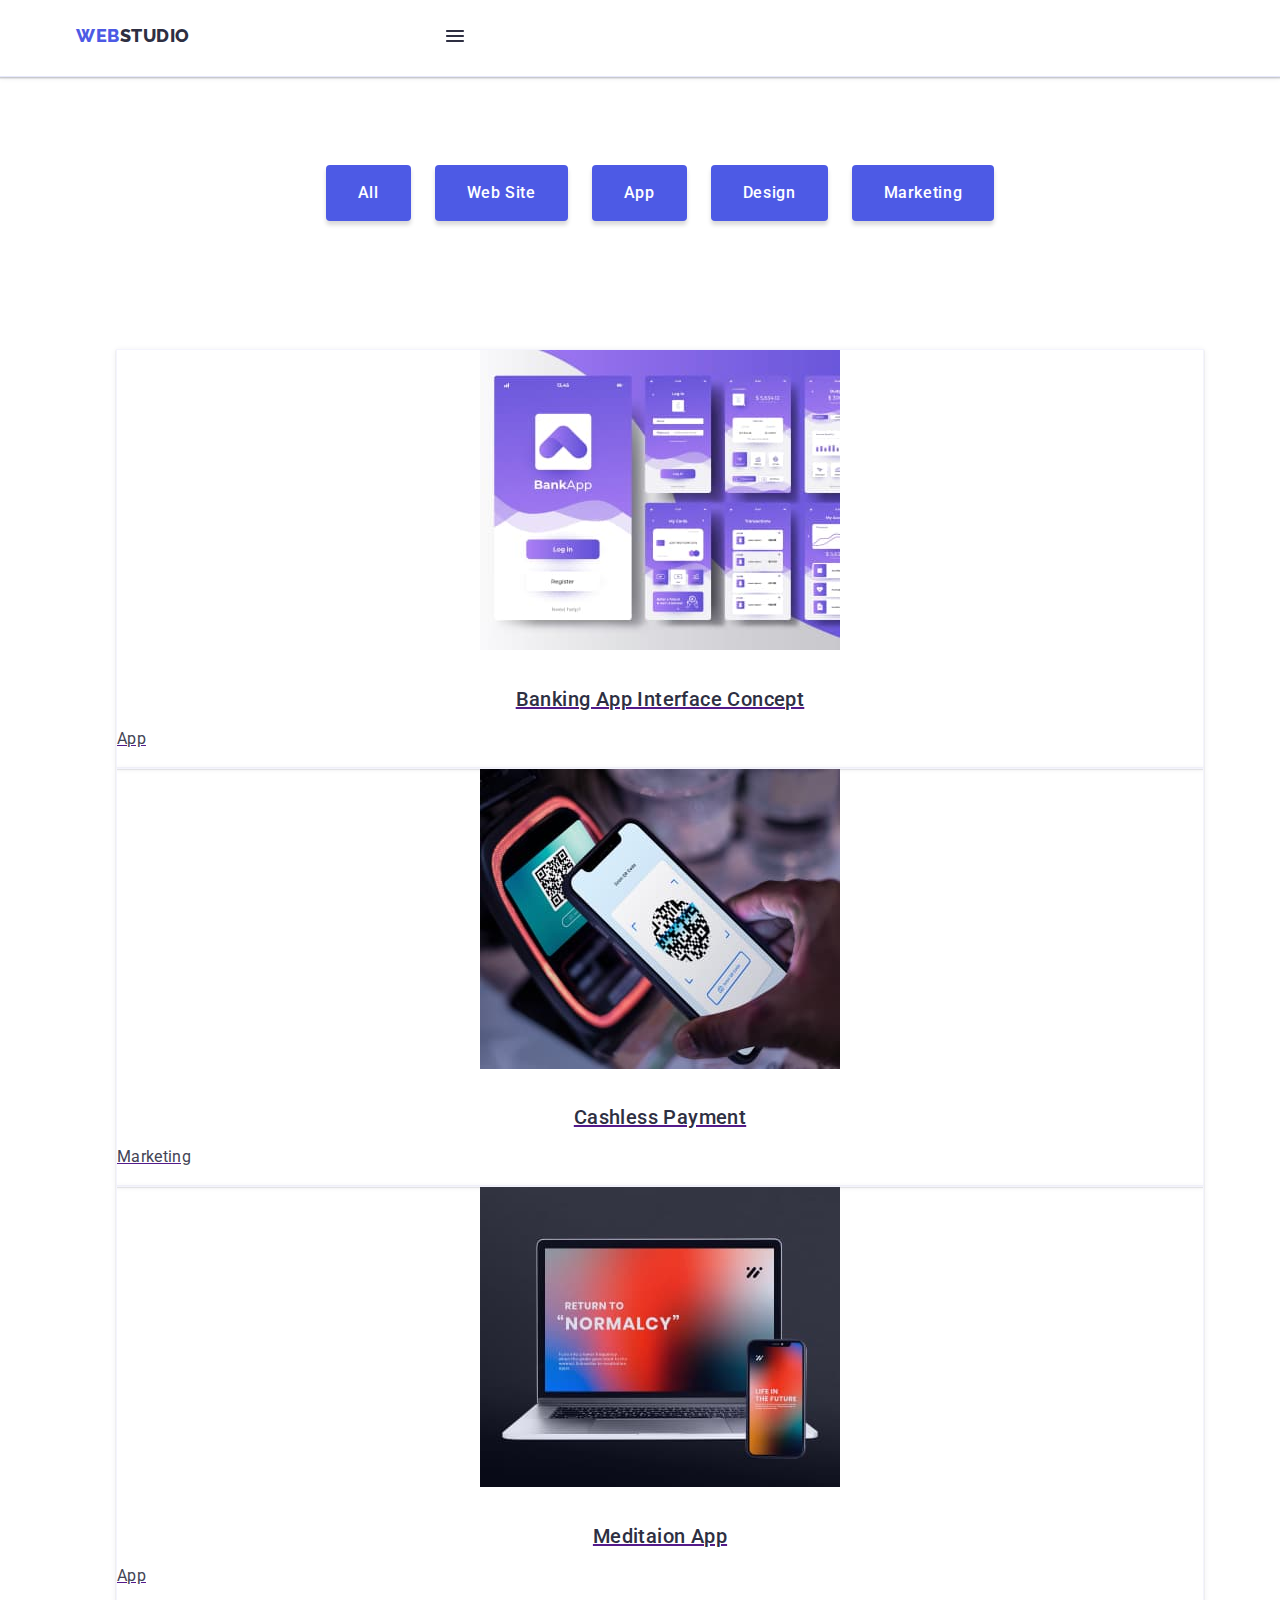
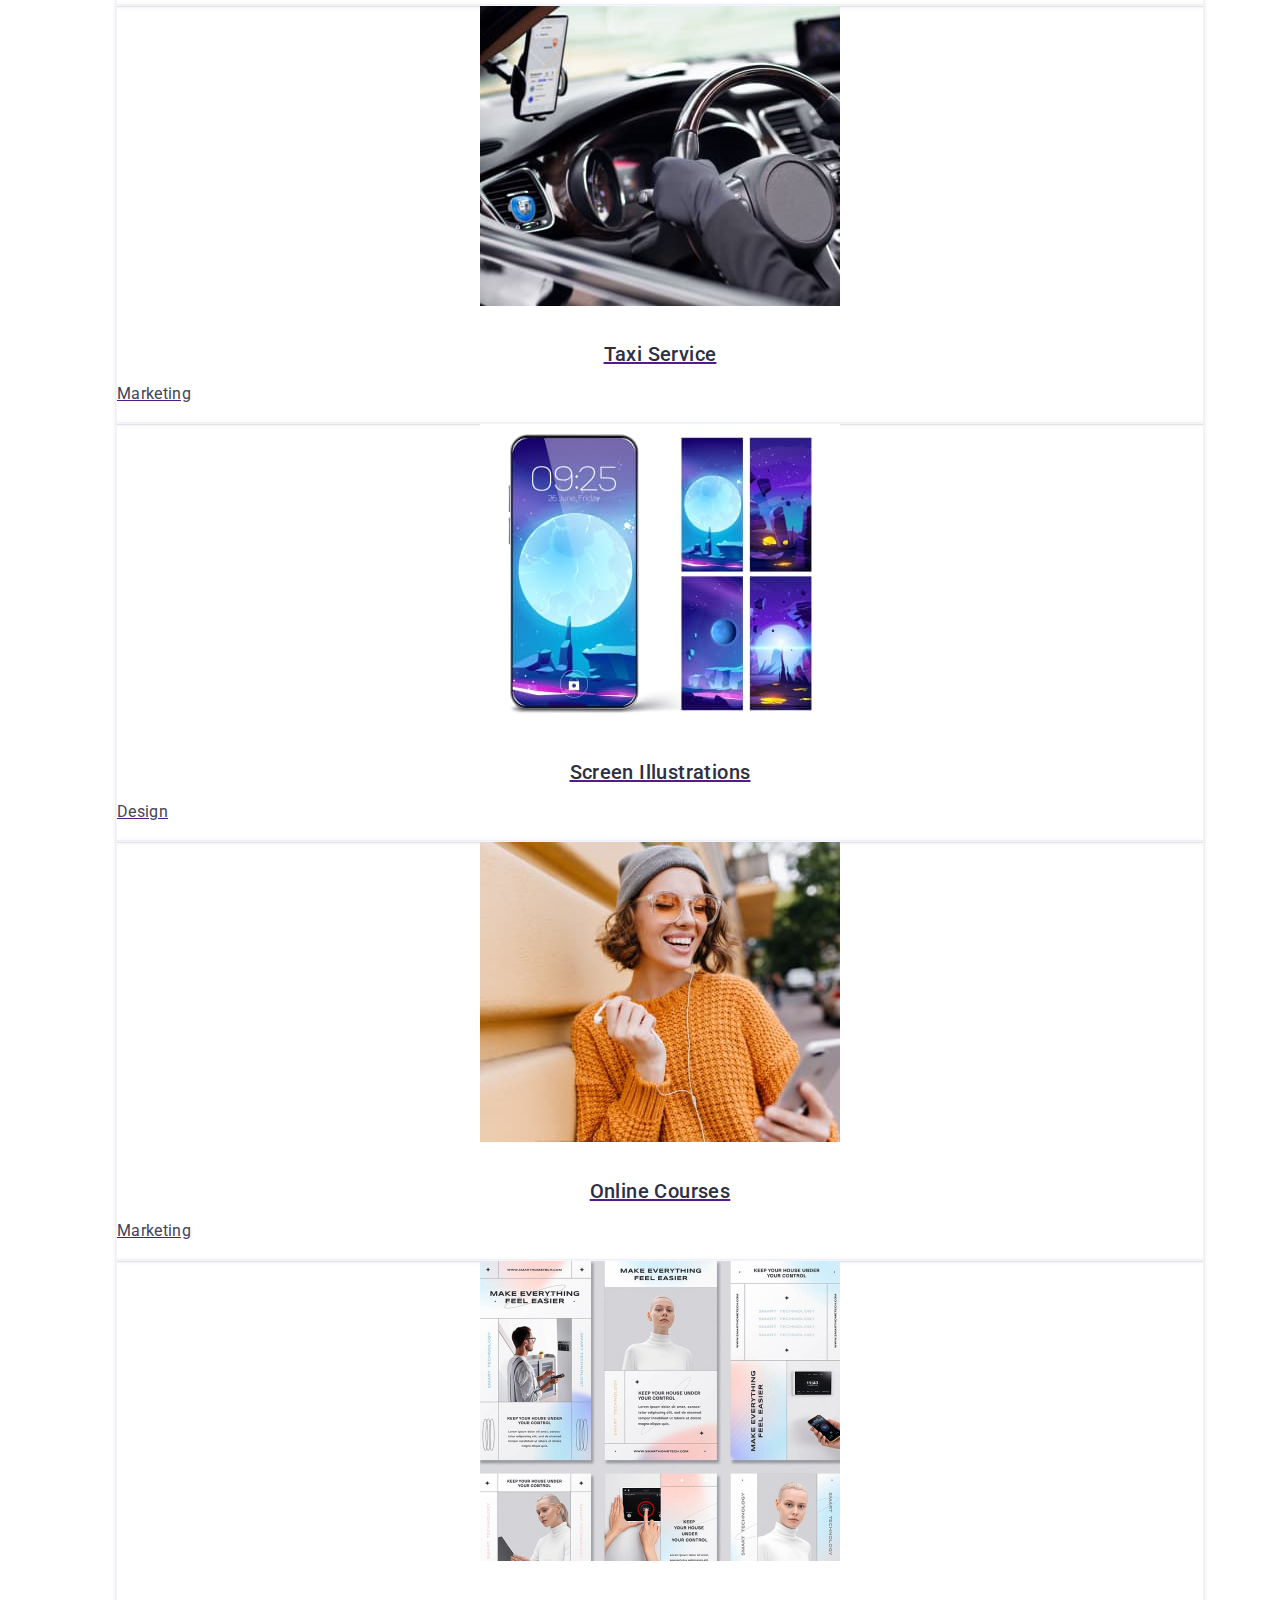
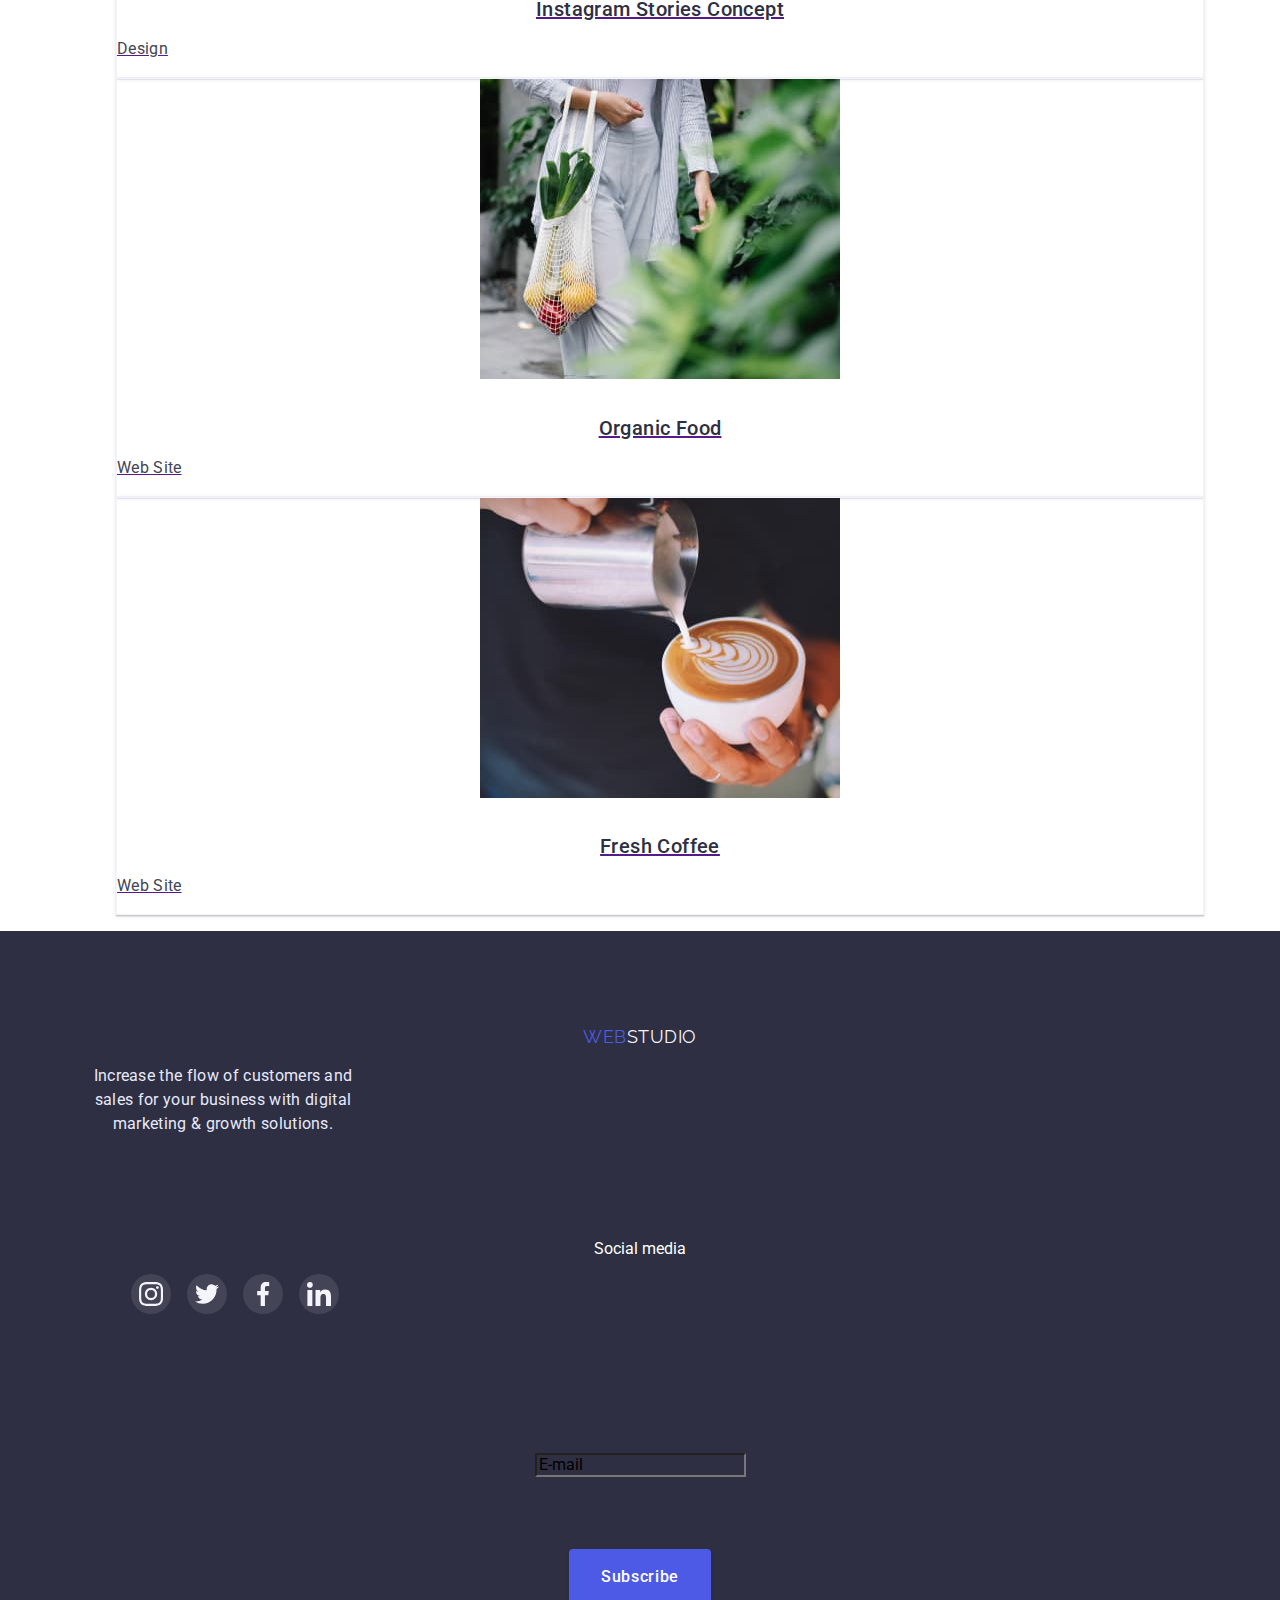
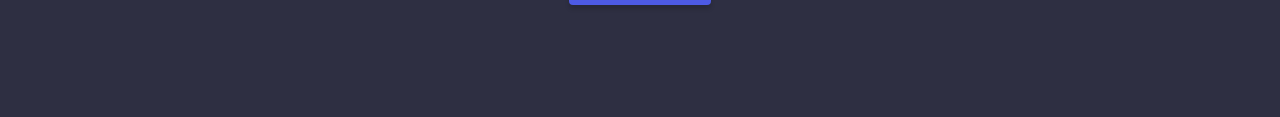
==== portfolio.html @ 81dc56cf "index.html" ====
<!DOCTYPE html>
<html lang="en">
  <head>
    <meta charset="UTF-8" />
    <meta http-equiv="X-UA-Compatible" content="IE=edge" />
    <meta name="viewport" content="width=device-width, initial-scale=1.0" />
    <title>GoIt</title>
    <link
      rel="stylesheet"
      href="https://cdnjs.cloudflare.com/ajax/libs/modern-normalize/1.1.0/modern-normalize.min.css"
    />
    <link rel="stylesheet" href="./css/mobile.css" />
    <link rel="stylesheet" href="./css/tablet.css" />
    <link rel="stylesheet" href="./css/desctop.css" />
    <link rel="preconnect" href="https://fonts.googleapis.com" />
    <link rel="preconnect" href="https://fonts.gstatic.com" crossorigin />
    <link
      href="https://fonts.googleapis.com/css2?family=Raleway:wght@800&family=Roboto:wght@400;500;700;900&display=swap"
      rel="stylesheet"
    />
  </head>

  <body>
    <header class="header">

        <div class="container div-header-container">
          <nav class="header-navigation">

           <div class="flexx">
              <div>
                <a class="header-logo link" href="./index.html"
                  ><span class="logo-web">Web</span>Studio</a>
              </div>
              <div class="svg-menu">
                  <svg data-modal-open xmlns="http://www.w3.org/2000/svg" width="32" height="24" viewBox="0 0 24 24"><path fill="currentColor" d="M4 18h16c.55 0 1-.45 1-1s-.45-1-1-1H4c-.55 0-1 .45-1 1s.45 1 1 1zm0-5h16c.55 0 1-.45 1-1s-.45-1-1-1H4c-.55 0-1 .45-1 1s.45 1 1 1zM3 7c0 .55.45 1 1 1h16c.55 0 1-.45 1-1s-.45-1-1-1H4c-.55 0-1 .45-1 1z"/></svg>
              </div>
           </div >

            <ul class="header-list list">
              <li class="header-item">
                <a class="header-link link" href="index.html">Studio</a>
              </li>
              <li class="header-item">
                <a class="header-link link" href="portfolio.html">Portfolio</a>
              </li>
              <li class="header-item">
                <a class="header-link link" href="">Contacts</a>
              </li>
            </ul>
  
            <!--address-->
  
            <address class="adress">
              <ul class="list adress-flex">
                <li>
                  <a class="header-mail link" href="mailto:info@devstudio.com"
                    >info@devstudio.com</a
                  >
                </li>
                <li>
                  <a class="header-tel link" href="tel:+110001111111"
                    >+11 (000) 111-11-11</a
                  >
                </li>
              </ul>
            </address>
       
          <div data-modal  class="mob-menu is-hidden" >
           <div class="container-mob" >
             <div>
                <button type="button" data-modal-close class="menu-close">X</button>
                <ul class="menu-container-list">
                  <li class="menu-container-item link">
                    <a class="menu-container-link" href="index.html">Studio</a>
                  </li>
                  <li class="menu-container-item link">
                    <a class="menu-container-link" href="portfolio.html">Portfolio</a>
                  </li>
                  <li class="menu-container-item link">
                    <a class="menu-container-link" href="">Contacts</a>
                  </li>
                </ul>
             </div>
             <div>
                <ul class="list adress-menu">
               
                  <li>
                    <a class="menu-tel link" href="tel:+110001111111"
                      >+11 (000) 111-11-11</a
                    >
                  </li>
                     <li>
                    <a class="menu-mail link" href="mailto:info@devstudio.com"
                      >info@devstudio.com</a
                    >
                  </li>
  
                </ul>
                <ul class="social-list gap-al list">
                  <li class="social-item">
                    <a class="social-link link" href>
                      <svg class="bord-soc-icon" width="16" height="16">
                        <use href="./images/icon.svg#icon-instagram1n"></use>
                      </svg>
                    </a>
                  </li>
  
                  <li class="social-item">
                    <a class="social-link link" href="">
                      <svg class="bord-soc-icon" width="16" height="16">
                        <use href="./images/icon.svg#icon-twitter2n"></use>
                      </svg>
                    </a>
                  </li>
                  <li class="social-item">
                    <a class="social-link link" href="">
                      <svg class="bord-soc-icon" width="16" height="16">
                        <use href="./images/icon.svg#icon-facebook3n"></use>
                      </svg>
                    </a>
                  </li>
                  <li class="social-item">
                    <a class="social-link link" href="">
                      <svg class="bord-soc-icon" width="16" height="16">
                        <use href="./images/icon.svg#icon-linkedin4n"></use>
                      </svg>
                    </a>
                  </li>
              </ul>
         </di>
             </div>
            </div>
          </div>
        </nav>
      </div>
    
    </header>

    <main>
      <!--button-->

      <section class="sec-portfo">
        <div class="container">
          <h1 class="visually-hidden">portfolio</h1>

          <ul class="list spisoc but-portfolio">
            <li><button class="button-portfolio" type="button">All</button></li>

            <li>
              <button class="button-portfolio" type="button">Web Site</button>
            </li>
            <li><button class="button-portfolio" type="button">App</button></li>
            <li>
              <button class="button-portfolio" type="button">Design</button>
            </li>
            <li>
              <button class="button-portfolio" type="button">Marketing</button>
            </li>
          </ul>

          <ul class="list blank">
            <li class="feature-li">
              <a href="" class="all">
                <div class="cover-war">
                  <img src="./images/portfolio/sect1p1.jpg" alt="Banking App" />
                  <p class="cover-text">
                    14 Stylish and User-Friendly App Design Concepts · Task
                    Manager App · Calorie Tracker App · Exotic Fruit Ecommerce
                    App · Cloud Storage App
                  </p>
                </div>
                <div class="cardss">
                  <h2 class="feature">Banking App Interface Concept</h2>
                  <p class="feature-text">App</p>
                </div>
              </a>
            </li>
            <li class="feature-li">
              <a href="" class="all">
                <div class="cover-war">
                  <img
                    src="./images/portfolio/sect1p2.jpg"
                    alt="Cashless Payment"
                  />
                  <p class="cover-text">
                    14 Stylish and User-Friendly App Design Concepts · Task
                    Manager App · Calorie Tracker App · Exotic Fruit Ecommerce
                    App · Cloud Storage App
                  </p>
                </div>
                <div class="cardss">
                  <h2 class="feature">Cashless Payment</h2>
                  <p class="feature-text">Marketing</p>
                </div>
              </a>
            </li>

            <li class="feature-li">
              <a href="" class="all">
                <div class="cover-war">
                  <img
                    src="./images/portfolio/sect1p3.jpg"
                    alt="Meditaion App"
                  />
                  <p class="cover-text">
                    14 Stylish and User-Friendly App Design Concepts · Task
                    Manager App · Calorie Tracker App · Exotic Fruit Ecommerce
                    App · Cloud Storage App
                  </p>
                </div>
                <div class="cardss">
                  <h2 class="feature">Meditaion App</h2>
                  <p class="feature-text">App</p>
                </div>
              </a>
            </li>

            <li class="feature-li">
              <a href="" class="all">
                <div class="cover-war">
                  <img src="./images/portfolio/sect2p1.jpg" alt="" />
                  <p class="cover-text">
                    14 Stylish and User-Friendly App Design Concepts · Task
                    Manager App · Calorie Tracker App · Exotic Fruit Ecommerce
                    App · Cloud Storage App
                  </p>
                </div>
                <div class="cardss">
                  <h2 class="feature">Taxi Service</h2>
                  <p class="feature-text">Marketing</p>
                </div>
              </a>
            </li>
            <li class="feature-li">
              <a href="" class="all">
                <div class="cover-war">
                  <img src="./images/portfolio/sect2p2.jpg" alt="" />
                  <p class="cover-text">
                    14 Stylish and User-Friendly App Design Concepts · Task
                    Manager App · Calorie Tracker App · Exotic Fruit Ecommerce
                    App · Cloud Storage App
                  </p>
                </div>
                <div class="cardss">
                  <h2 class="feature">Screen Illustrations</h2>
                  <p class="feature-text">Design</p>
                </div>
              </a>
            </li>
            <li class="feature-li">
              <a href="" class="all">
                <div class="cover-war">
                  <img src="./images/portfolio/sect2p3.jpg" alt="" />
                  <p class="cover-text">
                    14 Stylish and User-Friendly App Design Concepts · Task
                    Manager App · Calorie Tracker App · Exotic Fruit Ecommerce
                    App · Cloud Storage App
                  </p>
                </div>
                <div class="cardss">
                  <h2 class="feature">Online Courses</h2>
                  <p class="feature-text">Marketing</p>
                </div>
              </a>
            </li>

            <li class="feature-li">
              <a href="" class="all">
                <div class="cover-war">
                  <img src="./images/portfolio/sect3p1.jpg" alt="" />
                  <p class="cover-text">
                    14 Stylish and User-Friendly App Design Concepts · Task
                    Manager App · Calorie Tracker App · Exotic Fruit Ecommerce
                    App · Cloud Storage App
                  </p>
                </div>
                <div class="cardss">
                  <h2 class="feature">Instagram Stories Concept</h2>
                  <p class="feature-text">Design</p>
                </div>
              </a>
            </li>
            <li class="feature-li">
              <a href="" class="all">
                <div class="cover-war">
                  <img src="./images/portfolio/sect3p2.jpg" alt="" />
                  <p class="cover-text">
                    14 Stylish and User-Friendly App Design Concepts · Task
                    Manager App · Calorie Tracker App · Exotic Fruit Ecommerce
                    App · Cloud Storage App
                  </p>
                </div>
                <div class="cardss">
                  <h2 class="feature">Organic Food</h2>
                  <p class="feature-text">Web Site</p>
                </div>
              </a>
            </li>
            <li class="feature-li">
              <a href="" class="all">
                <div class="cover-war">
                  <img src="./images/portfolio/sect3p3.jpg" alt="" />
                  <p class="cover-text">
                    14 Stylish and User-Friendly App Design Concepts · Task
                    Manager App · Calorie Tracker App · Exotic Fruit Ecommerce
                    App · Cloud Storage App
                  </p>
                </div>
                <div class="cardss">
                  <h2 class="feature">Fresh Coffee</h2>
                  <p class="feature-text">Web Site</p>
                </div>
              </a>
            </li>
          </ul>
        </div>
      </section>
    </main>

    <footer class="footer">
      <div class="container">
         <div class=" div-footer">
           <div class="foot-t container">
             <a class="footer-logo link" href="./index.html"
               ><span class="foot-web">Web</span>Studio</a
             >
             <p class="footer-text">
               Increase the flow of customers and sales for your business with
               digital marketing & growth solutions.
             </p>
           </div>
           <div class="social-div container">
             <p class="foot-soc-text">Social media</p>
             <ul class="foot-ul">
               <li class="foot-li">
                 <a class="foot-a" href>
                   <svg class="foot-svg" width="24" height="24">
                     <use href="./images/icon.svg#icon-instagram1n"></use>
                   </svg>
                 </a>
               </li>
   
               <li class="foot-li">
                 <a class="foot-a" href="">
                   <svg class="foot-svg" width="24" height="24">
                     <use href="./images/icon.svg#icon-twitter2n"></use>
                   </svg>
                 </a>
               </li>
               <li class="foot-li">
                 <a class="foot-a" href="">
                   <svg class="foot-svg" width="24" height="24">
                     <use href="./images/icon.svg#icon-facebook3n"></use>
                   </svg>
                 </a>
               </li>
               <li class="foot-li">
                 <a class="foot-a" href="">
                   <svg class="foot-svg" width="24" height="24">
                     <use href="./images/icon.svg#icon-linkedin4n"></use>
                   </svg>
                 </a>
               </li>
             </ul>
           </div>
         </div>
 <div class="subscribe-div container">
           <p>Subscribe</p>
         <form class="form-input">
             <input type="text" class="input" value="E-mail">
         </form>
         <button class="button-subscribe">Subscribe</button>
 </div>
      </div>
     </footer>
 
    <script src="./js/modal.js"></script>
  </body>
</html>
---- css/mobile.css ----
:root {
    --primary-text-color: #2E2F42;
    --background-color: #FFFFFF;
    --primary-bg-color: #FFFFFF;
    --l-gra: linear-gradient(rgba(46, 47, 66, 0.7)); 
}

/*---------fonts------*/

body {
    font-family: 'Roboto', sans-serif;
    font-size: 16px;
    color: var(--primary-text-color);
    background-color: var(--primary-bg-color);
    
    
}


.container {
    max-width: 428px;
    padding-left: 16px;
    padding-right: 16px;
    margin-left: auto;
    margin-right: auto;
  }
/*---------text no point-----*/
.link {
    text-decoration: none; 
    display: block;
 }

 /*---------container -----*/
 

/*-----------header------------*/

 .header {
    background-color: #FFFFFF;
    border-bottom: 1px solid #E7E9FC;
    box-shadow: 0px 2px 1px rgba(46, 47, 66, 0.08), 0px 1px 1px rgba(46, 47, 66, 0.16), 0px 1px 6px rgba(46, 47, 66, 0.08);
    
    
}
.header-logo {
    font-family: 'Raleway', sans-serif;
    font-weight: 800;
    font-size: 18px;
    line-height: 1.33; 
    letter-spacing: 0.03em;
    text-transform: uppercase;
    color: #2E2F42;
    }
.logo-web {
    color: #4D5AE5; 
    font-family: 'Raleway';
 font-weight: 800;
 font-size: 18px;
 line-height: 1.33;
 letter-spacing: 0.03em;
 text-transform: uppercase
 }   

.header-navigation {
   
   
 }
 
 .div-header-container {
    display: flex;
    justify-content: space-between;
 }

    
 .header-list {
   display: none;
 }
    
 .header-item {
    display: none;
 }
    .adress {
        display: none;
     }
    
    /*   menu   */

    .container-mob {
        max-width: 346px;
        padding-left: 16px;
        padding-right: 16px;
       

    }
    .but-menu{
    padding: 16px 32px;
    }
    .menu {

    }
    .mob-menu {
        width: 100%;
        height: 100%;
        position: fixed;
        z-index: 1;
        top: 0;
        background-color:  #FFFFFF;;
        padding-top: 48px;
        padding-bottom: 48px;
    }
 .container-mob {
        height: 100%;
        display: flex;
        flex-direction: column;
        justify-content: space-between;
    }
    .menu-close {
        display: block;
        margin-left: auto;
        margin-bottom: 16px;
    }
    .menu-container-list {
        
    }
    .menu-container-item:not(:last-child) {
        margin-bottom: 40px;
       
    }
    .link {
        
    }
    .menu-container-link {
 font-weight: 700;
font-size: 36px;
line-height: 40px;
/* identical to box height, or 111% */
letter-spacing: 0.02em;
text-transform: capitalize;
text-decoration: none;
color: #2E2F42;
    }


    .menu-mail {
font-weight: 500;
font-size: 20px;
line-height: 24px;
/* identical to box height, or 120% */
letter-spacing: 0.02em;
color: #434455;

    }

    .open-menu {
        padding: 15px 30px;
    }

    .flexx {
        display: flex;
        justify-content:space-between;
        }

        .open-menu {
      
        margin-left: 0 auto;
        }
        
    .menu-tel {
font-weight: 600;
font-size: 36px;
line-height: 40px;
/* identical to box height, or 111% */
text-transform: capitalize;
color: #4D5AE5;

    }

    /* mob mrnu */
    .is-hidden {
        opacity: 0;
        visibility: hidden;
        pointer-events: none;
    }
    .button-menu {
        background-image: url(../images/mob-menu/mobmenu.svg);
    }

    .menu-close {
        padding: 16px 32px;
    }
/*------section 1------hero-----------*/

.section {
    max-width: 428px;
    margin-left: auto;
    margin-right: auto;
    flex-grow: 1;
     padding: 112px 0;
     text-align: center;
     background-image:linear-gradient(rgba(46, 47, 66, 0.7),
     rgba(46, 47, 66, 0.7)),
      url(../images/front/homemobole.jpg);
     background-repeat: no-repeat;
     background-position: center;
     background-size: cover;
}  




.hero {
    font-size: 36px;
    line-height: 1.07;
    letter-spacing: 0.02em;
    font-weight: 700;
    line-height: 1.07;
    align-items: center;
    letter-spacing: 0.02em;
    color: #FFFFFF;
    width: 318px;
    margin-left: auto;
    margin-right: auto;
    color: #FFFFFF;
    
    }

      
 /* ----  button order -- */ 

 .button {
    cursor: pointer;
    font-size: 16px;
    line-height: 1.5;
    letter-spacing: 0.04em;
    color: #FFFFFF;
    font-weight: 500;
    text-align: center;
    background-repeat: no-repeat;
    background-position: center;
    box-shadow: 0px 4px 4px rgba(0, 0, 0, 0.15);
    border-radius: 4px;
}    

.button {
font-family: inherit;
background: #4D5AE5;
font-family: 'Roboto';
font-size: 16px;
line-height: 1.5;
border: none;
border-radius: 4px;
padding: 16px 32px;
margin-bottom: 112px;
margin-top: 72px;
}
 
    /* ----  section strategi -- */ 
    
    
    .strategy {

    }

  

    .visually-hidden {
        position: absolute;
        white-space: nowrap;
        width: 1px;
        height: 1px;
        overflow: hidden;
        border: 0;
        padding: 0;
        clip: rect(0 0 0 0);
        clip-path: inset(50%);
        margin: -1px;
    }

    .list {
        display: block;
        list-style: none;
    }

   
    
    .strat-fon {
        display: none;
        
    }
   
    .feature-text {
        text-align: left;
      
       
    }
 
    .feature { 
        font-size: 20px;
        line-height: 1.2;
        letter-spacing: 0.02em;
        color: #2E2F42;
        font-weight: 500;
        margin-bottom: 8px;
        align-items: center;
        margin-top: 72px;
        text-align: center;
        margin-top: 32px;
        
        }

        .feature-text {
        font-size: 16px;
        line-height: 1.5;
        letter-spacing: 0.02em;
        color: #434455  ;
        align-content: center;
       
        }

       /* --section 3--- doing --- */

        .doing {
            display: none;
        }

        /* section 4 Team */ 
        .team {
            background-color: #F4F4FD;
            
        }

        .list {
            display: block;
            
        }
        .capital {
            font-size: 36px;
            line-height: 1.11;
            letter-spacing: 0.02em;
            text-align: center;
            padding-top: 96px;
            padding-bottom: 72px;
            
        }

        .fon-imag {
            widows: 32px;
            background-color: #FFFFFF
            ;
            box-shadow: 0px 1px 6px rgba(46, 47, 66, 0.08), 0px 1px 1px rgba(46, 47, 66, 0.16), 0px 2px 1px rgba(46, 47, 66, 0.08);
            border-radius: 0px 0px 4px 4px;
       
            
        }
        .fon-imag:not(:last-child) {
            margin-bottom: 72px; }


        .team-div {
       
        text-align: center;
                    }

   .our-team {
   padding-bottom: 128px;
   }   
   
   .fon-imag {
    width: 264px;
   }
                
/*

     
        /*  ----- OUR TEAM ---
        */
        .social-list {
        display: flex;
        justify-content: center;
        }
        .gap-al {
            gap: 24px;
            padding-left: 16px;
            padding-right: 16px;
            padding-bottom: 32px;
            padding-top: 8px;
            
        }
       
        .social-item {
            width: 40px;
            height: 40px;
        }

        .social-link {
            width: 100%;
            height: 100%;
            border-radius: 50%;
            display: flex;
            justify-content: center;
            align-items: center;
            border-radius: 50%;
            background-color: #4D5AE5;
        }
        .social-link:is(:hover, :focus) {
            background-color: #404BBF;
        }
    
        .link {
        }
        .bord-soc-icon {
            fill: chartreuse;
        }


        /* ------- section 5 customers ----*/

        .test {
            padding-top: 130px;
            padding-bottom: 120px;
           
        }
      
        .test-h2 {
        justify-content: center;
        display: flex;
        margin-bottom: 72px;
        font-family: 'Roboto';
        font-style: normal;
        font-size: 36px;
        line-height: 1.11;
        letter-spacing: 0.02em;
        }
        .test-list {
            display: flex;
            flex-wrap: wrap;
            gap: 24px;
            padding: 0;
        }
        .list {
            justify-content: center;
            text-align: center;
            align-items: center;
           
        }
        .test-item {
            width: 168px;
            height: 88px;
        }
        .test-link {
            width: 100%;
            height: 100%;
            border: 1px solid #8E8F99;
            border-radius: 4px;
            display: flex;
            align-items: center;
            justify-content: center;
            color: #8E8F99;
        }
        
        .test-link:hover,
        .test-link:focus {
            border-color: #404BBF;
            color: #404BBF;

    }
        .link {
        }
        .test-icon {
            fill: currentColor ;
        }

        /* --- footer ---- */
       
       
        .footer {
            background-color: #2E2F42;
           
        }
        
        .div-footer {
            display: block;
        }
        .footer-logo {
            padding-top: 0px;
            padding-bottom: 0;
            font-family: 'Raleway', sans-serif;
            font-size: 18px;
            line-height: 1.16;
            letter-spacing: 0.03em;
            color: #F4F4FD;
            text-transform: uppercase;
        }


        .foot-web {
            color: #4D5AE5;
        }
        .footer-text {
            font-size: 16px;
            line-height: 1.5;
            letter-spacing: 0.02em;
            color: #E7E9FC;
            margin-top: 16px;
            width: 264px;
            
        }
        .foot-t {
            text-align: center;
            padding-top: 96px;
            padding-bottom: 72px;
            
        }
        .social-div {
         
          text-align: center;
          padding-bottom: 72px;
        }
        .foot-soc-text {

            color: #FFFFFF;
        }
        .foot-ul {
            display: flex;
            gap: 16px;
            margin-top: 16px;
            list-style: none;
        }
        .foot-li {
            width: 40px;
            height: 40px;
            justify-content: center;
        }
        .foot-a {
            width: 100%;
            height: 100%;
            border-radius: 50%;
            display: flex;
            justify-content: center;
            align-items: center;
            border-radius: 50%;
            background-color:rgba(255, 255, 255, 0.1);
        }
        
.footer-text {
    text-align: center;
}

/*     mail input   */

.input {
    background-color: #2E2F42;



}
.but-sub {
   
    margin-top: 16px;
    margin-bottom: 96px;
}

.flexx{
    margin-top: 24px;
    margin-bottom: 24px;
    display: flex;
   
}
.svg-menu {
    margin-left: 249px;

}




/*    subscribe    */ 
.subscribe-div{
   
    text-align: center;
}

.button-subscribe {
    cursor: pointer;
    font-size: 16px;
    line-height: 1.5;
    letter-spacing: 0.04em;
    color: #FFFFFF;
    font-weight: 500;
    text-align: center;
    background-repeat: no-repeat;
    background-position: center;
    box-shadow: 0px 4px 4px rgba(0, 0, 0, 0.15);
    border-radius: 4px;
}    

.button-subscribe {
font-family: inherit;
background: #4D5AE5;
font-family: 'Roboto';
font-size: 16px;
line-height: 1.5;
border: none;
border-radius: 4px;
padding: 16px 32px;
margin-bottom: 112px;
margin-top: 72px;
}

        /* ----- mobal backdrop + owerflow y scrol -*/

        .backdrob {
            position: fixed;
            top: 0;
            width: 100%;
            height: 100%;
            background-color: rgba(46, 47, 66, 0.4);
        }
    
        .modal {
            width: 392px;
            min-height: 586px;
            background-color: #FCFCFC;
            border: 5px;
            position: absolute;
            top: 50%;
            left: 50%;
            transform: translate(-50%, -50%);
            overflow-y: scroll;
    
        }

    
        .backdrob.is-hidden{
            opacity: 0;
            visibility: hidden;
            pointer-events: none;
        }
        .modal-button {
            width: 24px;
            height: 24px;
            border: 1px solid rgba(0, 0, 0, 0.1);
            background-color: #2f3ec4;
            border-radius: 50%;
            display: flex;
            justify-content: center;
            align-items: center;
            margin-left: auto;
            padding: 0;
        } 


        /* modal order  */

     .modal-box:not(:last-child) { margin-bottom: 40px; }
      
     .order-input {
        border: 1px solid rgba(33, 33, 33, 0.2);
       border-radius: 4px;
     }

    .modal-icon{
        position: absolute;
        left: 5px;
      
    } 
    .input-wrap{
        position: relative;
    }
     .order-input-send {
box-sizing: border-box;
width: 360px;
height: 120px;
left: 0px;
top: 218px;
border: 1px solid rgba(33, 33, 33, 0.2);
     }
     .order-input-send::placeholder {}

     .send {
padding-right: 111px; 
display: block;
justify-content: center;
text-align: center;
font-family: inherit;
background: #4D5AE5;
font-family: 'Roboto';
font-size: 16px;
line-height: 1.5;
border: none;
border-radius: 4px;
padding: 16px 32px;
margin-bottom: 112px;
margin-top: 72px;
width: 169px;
height: 56px;
left: 129px;
top: 602px;

     }

     .label-name{
        margin-bottom: 5px;
        display: block;
     }

     .span-name{

        margin-bottom: 5px;
        display: block;
     }



     /*   PORTFOLIO  */

     /* buttons */


     .sec-portfo {
    }
    .container {
    }
    .visually-hidden {
    }
    .list {
    }
    .spisoc {
    }
    .but-portfolio {
        display: flex;
        gap: 24px;
    }
 

   


    .button-portfolio{
        cursor: pointer;
        font-size: 16px;
        line-height: 1.5;
        letter-spacing: 0.04em;
        color: #FFFFFF;
        font-weight: 500;
        text-align: center;
        background-repeat: no-repeat;
        background-position: center;
        box-shadow: 0px 4px 4px rgba(0, 0, 0, 0.15);
        border-radius: 4px;
    }    
    
    .button-portfolio {
    font-family: inherit;
    background: #4D5AE5;
    font-family: 'Roboto';
    font-size: 16px;
    line-height: 1.5;
    border: none;
    border-radius: 4px;
    padding: 16px 32px;
    margin-bottom: 112px;
    margin-top: 72px;
    }

    /*   spisok  */

    .list {
    }
    .blank:not(:last-child) { margin-bottom: 48px; }

    .feature-li {
        box-sizing: border-box;
        border: 0.5px solid #F4F4FD;
        box-shadow: 0px 1px 6px rgba(46, 47, 66, 0.08), 0px 1px 1px rgba(46, 47, 66, 0.16), 0px 2px 1px rgba(46, 47, 66, 0.08);
    }
    .all {
    }
    .cover-war {
    }
    .cover-text {
        display: none;
    }
    .cardss {
    }
    .feature {
        text-decoration: none;
    }
    .feature-text {
    }
---- css/tablet.css ----
:root {
    --primary-text-color: #2E2F42;
    --background-color: #FFFFFF;
    --primary-bg-color: #FFFFFF;
    --l-gra: linear-gradient(rgba(46, 47, 66, 0.7)); 
}

/*---------fonts------*/

@media screen and (min-width: 768px) {
    .container {
      max-width: 768px;
    }
}
@media screen and (min-width: 768px)
{
    

}
 /*---------fonts------*/

body {
    font-family: 'Roboto', sans-serif;
    font-size: 16px;
    color: var(--primary-text-color);
    background-color: var(--primary-bg-color);
    
}


/*---------text no point-----*/
.link {
    text-decoration: none; 
    display: block;
 }

 /*---------container -----*/
 

/*-----------header------------*/
---- css/desctop.css ----
:root {
    --primary-text-color: #2E2F42;
    --background-color: #FFFFFF;
    --primary-bg-color: #FFFFFF;
    --l-gra: linear-gradient(rgba(46, 47, 66, 0.7)); 
}

@media screen and (min-width: 1200px) {
    .container {
      max-width: 1158px;
      padding-left: 15px;
      padding-right: 15px;
    }
  }
@media screen  and (min-width: 1440px)
{
    /*---------fonts------*/

body {
    font-family: 'Roboto', sans-serif;
    font-size: 16px;
    color: var(--primary-text-color);
    background-color: var(--primary-bg-color);
    
}

/*---------text no point-----*/
.link {
    text-decoration: none; 
    display: block;
 }

 /*---------container -----*/
 

/*-----------header------------*/

 .header {
    background-color: #FFFFFF;
    border-bottom: 1px solid #E7E9FC;
    box-shadow: 0px 2px 1px rgba(46, 47, 66, 0.08), 0px 1px 1px rgba(46, 47, 66, 0.16), 0px 1px 6px rgba(46, 47, 66, 0.08);
    
}


.header-item:focus,
.header-item:hover {
    color: #404BBF;
}


.header-navigation {
    display: flex;
    justify-content: center;
    align-items: center;
 }
 
 .list {
     list-style: none;
 }

.header-item:focus,
.header-item:hover {
    color: #404BBF;
}

.header-link {
    font-weight: 500;
    font-size: 16px;
    line-height: 1.5;
    letter-spacing: 0.02em;
    position: relative;
    padding-top: 24px;
      padding-bottom: 24px;
    
    }
    
    .header-link::after {
        content: '';
        display: block;
        width: 100%;
        height: 4px;
        background-color: #404BBF;
        border-radius: 2px;
       position: absolute;
       left: 0;
       bottom: 0;
      opacity: 0;
      transition: transform 250ms cubic-bezier(0.4, 0, 0.2, 1);
      transform: scaleX(0);
      
    
    }
    
 .header-list {
    display: flex; 
    gap: 40px;
    display: block;
 }
    .header-link:hover::after {
        transform: scaleX(1);
        opacity: 1;
    }
    
    .header-link {
        color: #2E2F42;
    }
    
    .header-link:hover {
    
        color: #404BBF;
    }
    
    .header-link:focus {
    
        color: #404BBF;
    }
    .adress {
        font-style: normal;
        margin-left: auto;
     }
     .adress-flex {
        display: flex;
        display: block;
       
     }
    .header-mail { 
    font-size: 16px;
    line-height: 1.5;
    letter-spacing: 0.02em;
    
    }
    
    .header-mail:focus {
        color: #404BBF;
    }
    
    .header-mail:hover {
        color: #404BBF;
    }
    .header-tel {
    font-size: 16px;
    line-height: 1.5;
    padding-top: 25px;
    padding-bottom: 25px;
    }
    .header-mail {
        color: #434455
        ;
        padding-top: 24px;
        padding-bottom: 24px;
        display: block;
     }
     .header-tel {
        color: #434455
        ;
     }
    
    .header-tel:focus {
        color: #404BBF;
    }
    
    .header-tel:hover{
        color: #404BBF;
    }
    

/*------section 1------hero-----------*/

.section {
    max-width: 1440px;
    margin-left: auto;
    margin-right: auto;
    flex-grow: 1;
     padding: 112px 0;
     text-align: center;
     background-image:linear-gradient(rgba(46, 47, 66, 0.7),
     rgba(46, 47, 66, 0.7)),
      url(../images/front/homedesctop.jpg);
     background-repeat: no-repeat;
     background-position: center;
     background-size: cover;
}  

.container {

}
.hero {
    font-size: 36px;
    line-height: 1.07;
    letter-spacing: 0.02em;
    font-weight: 700;
    line-height: 1.07;
    align-items: center;
    letter-spacing: 0.02em;
    color: #FFFFFF;
    width: 318px;
    
    margin-left: auto;
    margin-right: auto;
    color: #FFFFFF;
    
    }

      
 /* ----  button order -- */ 

 .button {
    cursor: pointer;
    font-size: 16px;
    line-height: 1.5;
    letter-spacing: 0.04em;
    color: #FFFFFF;
    font-weight: 500;
    text-align: center;
    background-repeat: no-repeat;
    background-position: center;
    box-shadow: 0px 4px 4px rgba(0, 0, 0, 0.15);
    border-radius: 4px;
}    

.button {
font-family: inherit;
background: #4D5AE5;
font-family: 'Roboto';
font-size: 16px;
line-height: 1.5;

border: none;
border-radius: 4px;
padding: 16px 32px;

}
 
    /* ----  section strategi
    
    
    .strategy {}

  

    .visually-hidden {
        position: absolute;
        white-space: nowrap;
        width: 1px;
        height: 1px;
        overflow: hidden;
        border: 0;
        padding: 0;
        clip: rect(0 0 0 0);
        clip-path: inset(50%);
        margin: -1px;
    }

    .list {
        display: block;
        list-style: none;
    }
    .sectionone {
        display: flex;
        gap: 24px;
    }
    .li-one {
    }
    
    .strat-fon {
        display: none;
    }
   


    .feature { 
        font-size: 20px;
        line-height: 1.2;
        letter-spacing: 0.02em;
        color: #2E2F42;
        font-weight: 500;
        margin-bottom: 8px;
        align-items: center;
        
        
        }

        .feature-text {
        font-size: 16px;
        line-height: 1.5;
        letter-spacing: 0.02em;
        color: #434455  ;
        align-content: center;
        margin-bottom: 72px;
        }

        /* --section 3--- doing 

        .doing {
            display: none;
        }
        .capital {
            font-size: 36px;
            line-height: 1.11;
            letter-spacing: 0.02em;
            text-align: center;
            margin-bottom: 72px;
        }

        .list {
        }
        .gap-24 {
        }
        .li-fotosi {
        }

        /*  ----- OUR TEAM 

        .team {
            background-color: #F4F4FD;
            padding-top: 120px;
            padding-bottom: 120px;
           
        }
      
        .our-team {
            align-items: center;
        }

      .container {}

        .capital {
            font-size: 36px;
            line-height: 1.11;
            letter-spacing: 0.02em;
            text-align: center;
            margin-bottom: 72px;
        }
        .list {
        }
      
        .gap-24
       
        .fon-imag {
        }

        .team-div {
            padding-top: 32px;
    padding-bottom: 32px;
    padding-left: 16px;
    padding-right: 16px;
    text-align: center;
        }
    

        .feature {
        }
        .feature-text {
        }
        .social-list {
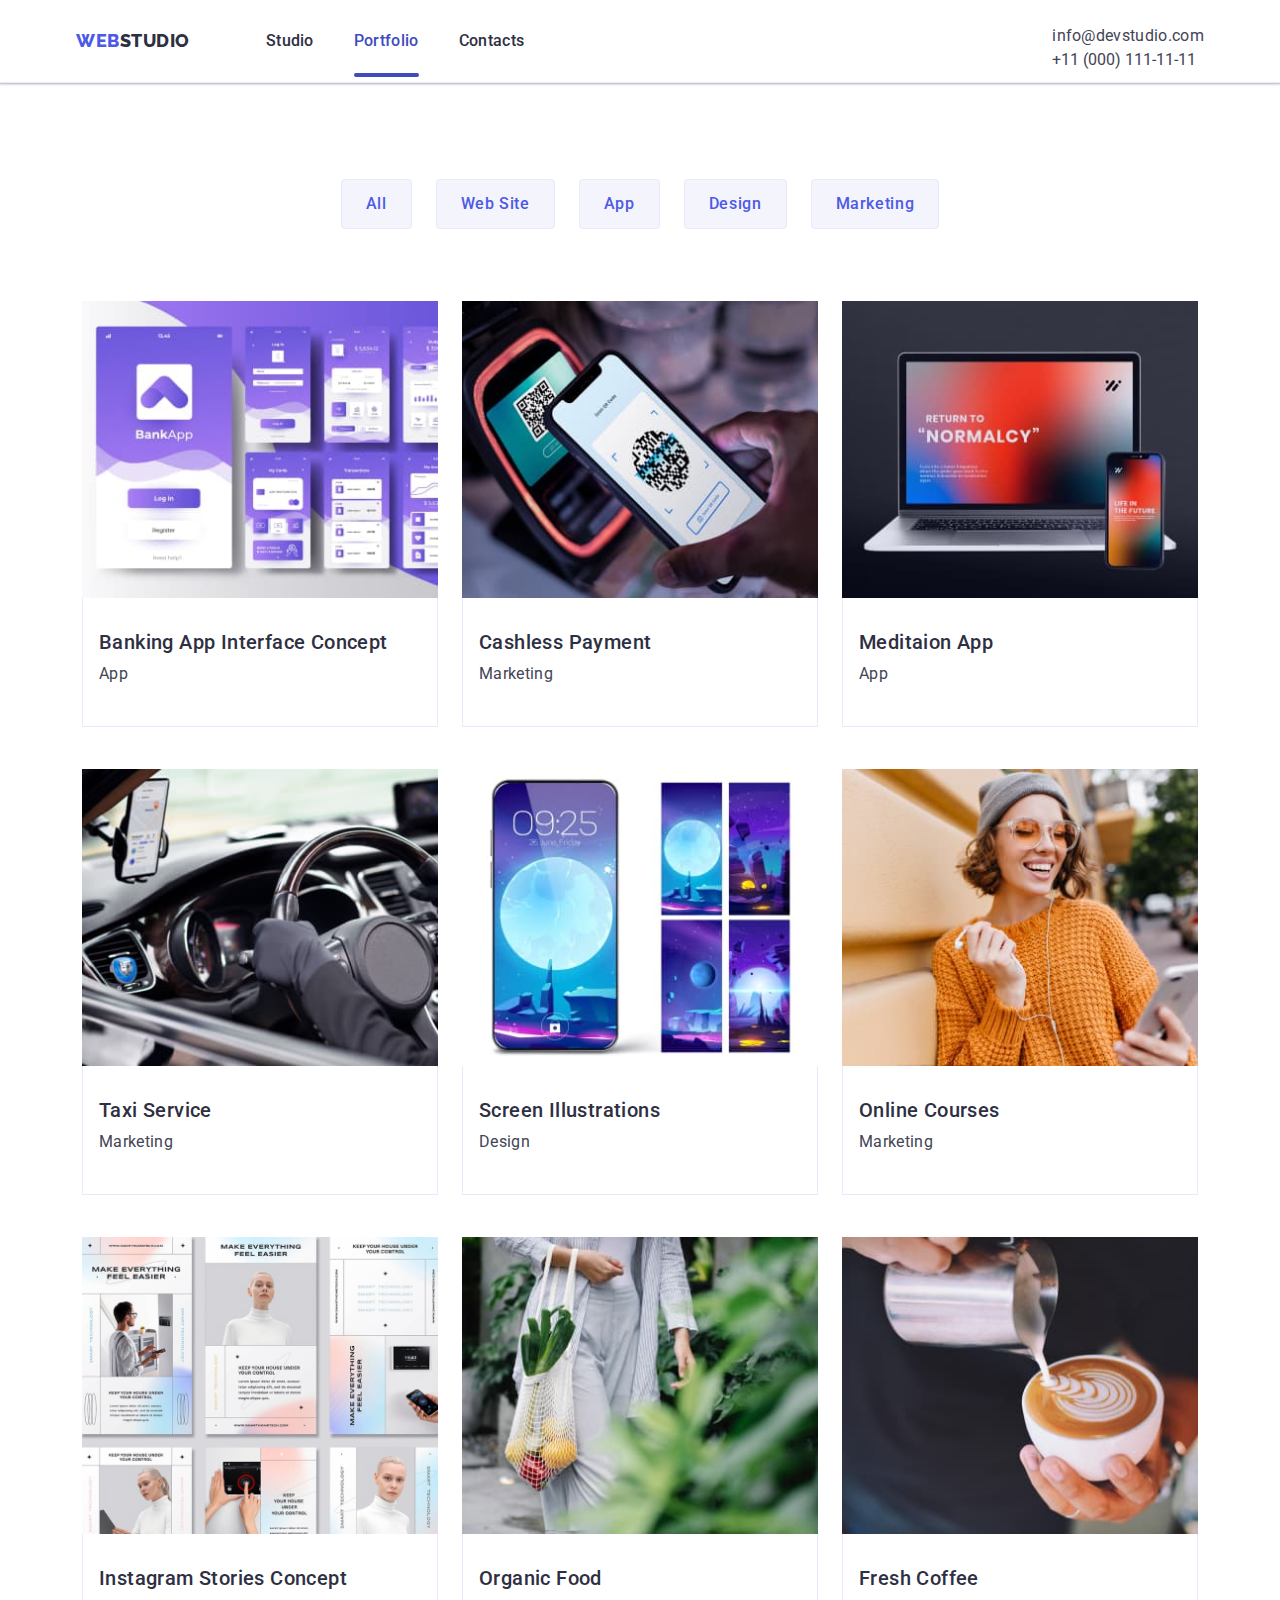
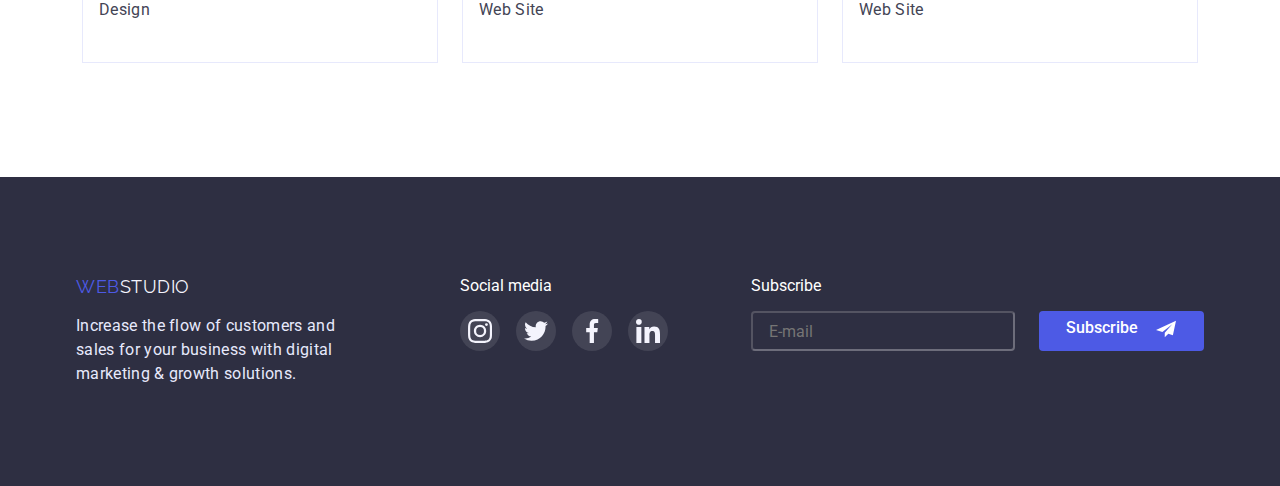
==== commit ddba0d99: "index.html" ====
--- a/portfolio.html
+++ b/portfolio.html
@@ -9,131 +9,149 @@
       rel="stylesheet"
       href="https://cdnjs.cloudflare.com/ajax/libs/modern-normalize/1.1.0/modern-normalize.min.css"
     />
-    <link rel="stylesheet" href="./css/mobile.css" />
-    <link rel="stylesheet" href="./css/tablet.css" />
-    <link rel="stylesheet" href="./css/desctop.css" />
     <link rel="preconnect" href="https://fonts.googleapis.com" />
     <link rel="preconnect" href="https://fonts.gstatic.com" crossorigin />
     <link
       href="https://fonts.googleapis.com/css2?family=Raleway:wght@800&family=Roboto:wght@400;500;700;900&display=swap"
       rel="stylesheet"
     />
+
+    <link rel="stylesheet" href="./css/mobile.css" />
+    <link rel="stylesheet" href="./css/tablet.css" />
+    <link rel="stylesheet" href="./css/desctop.css" />
   </head>
 
   <body>
     <header class="header">
-
-        <div class="container div-header-container">
-          <nav class="header-navigation">
-
-           <div class="flexx">
-              <div>
+      <div class="container div-header-container">
+        <nav class="header-navigation">
+
+
+           
+          <div class="mob-between">
                 <a class="header-logo link" href="./index.html"
-                  ><span class="logo-web">Web</span>Studio</a>
-              </div>
+                  ><span class="logo-web">Web</span>Studio</a
+                >
+      
               <div class="svg-menu">
-                  <svg data-modal-open xmlns="http://www.w3.org/2000/svg" width="32" height="24" viewBox="0 0 24 24"><path fill="currentColor" d="M4 18h16c.55 0 1-.45 1-1s-.45-1-1-1H4c-.55 0-1 .45-1 1s.45 1 1 1zm0-5h16c.55 0 1-.45 1-1s-.45-1-1-1H4c-.55 0-1 .45-1 1s.45 1 1 1zM3 7c0 .55.45 1 1 1h16c.55 0 1-.45 1-1s-.45-1-1-1H4c-.55 0-1 .45-1 1z"/></svg>
-              </div>
-           </div >
-
-            <ul class="header-list list">
-              <li class="header-item">
-                <a class="header-link link" href="index.html">Studio</a>
-              </li>
-              <li class="header-item">
-                <a class="header-link link" href="portfolio.html">Portfolio</a>
-              </li>
-              <li class="header-item">
-                <a class="header-link link" href="">Contacts</a>
-              </li>
-            </ul>
-  
-            <!--address-->
-  
-            <address class="adress">
-              <ul class="list adress-flex">
-                <li>
-                  <a class="header-mail link" href="mailto:info@devstudio.com"
-                    >info@devstudio.com</a
-                  >
+                <svg data-modal-open xmlns="http://www.w3.org/2000/svg" width="32" height="24" viewBox="0 0 24 24"><path fill="currentColor" d="M4 18h16c.55 0 1-.45 1-1s-.45-1-1-1H4c-.55 0-1 .45-1 1s.45 1 1 1zm0-5h16c.55 0 1-.45 1-1s-.45-1-1-1H4c-.55 0-1 .45-1 1s.45 1 1 1zM3 7c0 .55.45 1 1 1h16c.55 0 1-.45 1-1s-.45-1-1-1H4c-.55 0-1 .45-1 1z"/></svg>
+            </div>
+            
+          </div>
+       
+    
+              <ul class="header-list list">
+                <li class="header-item">
+                  <a class="header-link   link" href="index.html">Studio</a>
                 </li>
-                <li>
-                  <a class="header-tel link" href="tel:+110001111111"
-                    >+11 (000) 111-11-11</a
-                  >
+                <li class="header-item">
+                  <a class="header-link carent link" href="portfolio.html">Portfolio</a>
+                </li>
+                <li class="header-item">
+                  <a class="header-link link" href="">Contacts</a>
                 </li>
               </ul>
-            </address>
-       
-          <div data-modal  class="mob-menu is-hidden" >
-           <div class="container-mob" >
-             <div>
-                <button type="button" data-modal-close class="menu-close">X</button>
-                <ul class="menu-container-list">
-                  <li class="menu-container-item link">
-                    <a class="menu-container-link" href="index.html">Studio</a>
-                  </li>
-                  <li class="menu-container-item link">
-                    <a class="menu-container-link" href="portfolio.html">Portfolio</a>
-                  </li>
-                  <li class="menu-container-item link">
-                    <a class="menu-container-link" href="">Contacts</a>
-                  </li>
-                </ul>
-             </div>
-             <div>
-                <ul class="list adress-menu">
-               
-                  <li>
-                    <a class="menu-tel link" href="tel:+110001111111"
-                      >+11 (000) 111-11-11</a
-                    >
-                  </li>
-                     <li>
-                    <a class="menu-mail link" href="mailto:info@devstudio.com"
-                      >info@devstudio.com</a
-                    >
-                  </li>
-  
-                </ul>
-                <ul class="social-list gap-al list">
-                  <li class="social-item">
-                    <a class="social-link link" href>
-                      <svg class="bord-soc-icon" width="16" height="16">
-                        <use href="./images/icon.svg#icon-instagram1n"></use>
-                      </svg>
-                    </a>
-                  </li>
-  
-                  <li class="social-item">
-                    <a class="social-link link" href="">
-                      <svg class="bord-soc-icon" width="16" height="16">
-                        <use href="./images/icon.svg#icon-twitter2n"></use>
-                      </svg>
-                    </a>
-                  </li>
-                  <li class="social-item">
-                    <a class="social-link link" href="">
-                      <svg class="bord-soc-icon" width="16" height="16">
-                        <use href="./images/icon.svg#icon-facebook3n"></use>
-                      </svg>
-                    </a>
-                  </li>
-                  <li class="social-item">
-                    <a class="social-link link" href="">
-                      <svg class="bord-soc-icon" width="16" height="16">
-                        <use href="./images/icon.svg#icon-linkedin4n"></use>
-                      </svg>
-                    </a>
-                  </li>
-              </ul>
-         </di>
-             </div>
-            </div>
-          </div>
-        </nav>
+    
+            <!-- mob -->
+    
+      
+        <!--window-->
+    
+    
+      <div data-modal  class="mob-menu is-hidden" >
+       <div class="container-mob" >
+         <div>
+    <button class="modal-bytton">
+                
+                <svg
+                  data-modal-close
+                  class="modal-close-icon"
+                  width="8"
+                  height="8"
+                >
+                <use class="use-close"
+                href="./images/icon.svg#modal-x"
+              ></use>
+                </svg>
+              </button>
+            <ul class="menu-container-list">
+              <li class="menu-container-item link">
+                <a class="menu-container-link" href="index.html">Studio</a>
+              </li>
+              <li class="menu-container-item  link">
+                <a class="menu-container-link" href="portfolio.html">Portfolio</a>
+              </li>
+              <li class="menu-container-item link">
+                <a class="menu-container-link" href="">Contacts</a>
+              </li>
+            </ul>
+         </div>
+         <div>
+            <ul class="list adress-menu">
+           
+              <li>
+                <a class="menu-tel link" href="tel:+110001111111"
+                  >+11 (000) 111-11-11</a
+                >
+              </li>
+                 <li>
+                <a class="menu-mail link" href="mailto:info@devstudio.com"
+                  >info@devstudio.com</a
+                >
+              </li>
+    
+            </ul>
+            <ul class="social-list gap-al list">
+              <li class="social-item">
+                <a class="social-link link" href>
+                  <svg class="bord-soc-icon" width="16" height="16">
+                    <use href="./images/icon.svg#icon-instagram1n"></use>
+                  </svg>
+                </a>
+              </li>
+    
+              <li class="social-item">
+                <a class="social-link link" href="">
+                  <svg class="bord-soc-icon" width="16" height="16">
+                    <use href="./images/icon.svg#icon-twitter2n"></use>
+                  </svg>
+                </a>
+              </li>
+              <li class="social-item">
+                <a class="social-link link" href="">
+                  <svg class="bord-soc-icon" width="16" height="16">
+                    <use href="./images/icon.svg#icon-facebook3n"></use>
+                  </svg>
+                </a>
+              </li>
+              <li class="social-item">
+                <a class="social-link link" href="">
+                  <svg class="bord-soc-icon" width="16" height="16">
+                    <use href="./images/icon.svg#icon-linkedin4n"></use>
+                  </svg>
+                </a>
+              </li>
+          </ul>
+       </div>
+     
+            </nav>
+        <!--address-->
+
+        <address class="adress">
+          <ul class="list adress-flex">
+            <li>
+              <a class="header-mail link" href="mailto:info@devstudio.com"
+                >info@devstudio.com</a
+              >
+            </li>
+            <li>
+              <a class="header-tel link" href="tel:+110001111111"
+                >+11 (000) 111-11-11</a
+              >
+            </li>
+          </ul>
+        </address>
       </div>
-    
     </header>
 
     <main>
@@ -143,13 +161,18 @@
         <div class="container">
           <h1 class="visually-hidden">portfolio</h1>
 
-          <ul class="list spisoc but-portfolio">
-            <li><button class="button-portfolio" type="button">All</button></li>
+          <ul class="list spisoc ul-but-portfolio">
+            <li>
+              <button class="button-portfolio" type="button">All</button>
+            </li>
 
             <li>
               <button class="button-portfolio" type="button">Web Site</button>
             </li>
-            <li><button class="button-portfolio" type="button">App</button></li>
+            <li>
+              <button class="button-portfolio" type="button">App</button>
+            </li>
+
             <li>
               <button class="button-portfolio" type="button">Design</button>
             </li>
@@ -162,15 +185,15 @@
             <li class="feature-li">
               <a href="" class="all">
                 <div class="cover-war">
-                  <img src="./images/portfolio/sect1p1.jpg" alt="Banking App" />
-                  <p class="cover-text">
-                    14 Stylish and User-Friendly App Design Concepts · Task
-                    Manager App · Calorie Tracker App · Exotic Fruit Ecommerce
-                    App · Cloud Storage App
-                  </p>
-                </div>
-                <div class="cardss">
-                  <h2 class="feature">Banking App Interface Concept</h2>
+                  <img class="img-portf" src="./images/portfolio/sect1p1.jpg" alt="Banking App" />
+                  <p class="cover-text">
+                    14 Stylish and User-Friendly App Design Concepts · Task
+                    Manager App · Calorie Tracker App · Exotic Fruit Ecommerce
+                    App · Cloud Storage App
+                  </p>
+                </div>
+                <div class="cardss">
+                  <p class="feature-port feature">Banking App Interface Concept</p>
                   <p class="feature-text">App</p>
                 </div>
               </a>
@@ -179,6 +202,7 @@
               <a href="" class="all">
                 <div class="cover-war">
                   <img
+                  class="img-portf"
                     src="./images/portfolio/sect1p2.jpg"
                     alt="Cashless Payment"
                   />
@@ -189,7 +213,7 @@
                   </p>
                 </div>
                 <div class="cardss">
-                  <h2 class="feature">Cashless Payment</h2>
+                  <h2 class="feature-port feature">Cashless Payment</h2>
                   <p class="feature-text">Marketing</p>
                 </div>
               </a>
@@ -199,6 +223,7 @@
               <a href="" class="all">
                 <div class="cover-war">
                   <img
+                  class="img-portf"
                     src="./images/portfolio/sect1p3.jpg"
                     alt="Meditaion App"
                   />
@@ -209,7 +234,7 @@
                   </p>
                 </div>
                 <div class="cardss">
-                  <h2 class="feature">Meditaion App</h2>
+                  <h2 class="feature-port feature">Meditaion App</h2>
                   <p class="feature-text">App</p>
                 </div>
               </a>
@@ -218,15 +243,16 @@
             <li class="feature-li">
               <a href="" class="all">
                 <div class="cover-war">
-                  <img src="./images/portfolio/sect2p1.jpg" alt="" />
-                  <p class="cover-text">
-                    14 Stylish and User-Friendly App Design Concepts · Task
-                    Manager App · Calorie Tracker App · Exotic Fruit Ecommerce
-                    App · Cloud Storage App
-                  </p>
-                </div>
-                <div class="cardss">
-                  <h2 class="feature">Taxi Service</h2>
+                  <img 
+                  class="img-portf" src="./images/portfolio/sect2p1.jpg" alt="" />
+                  <p class="cover-text">
+                    14 Stylish and User-Friendly App Design Concepts · Task
+                    Manager App · Calorie Tracker App · Exotic Fruit Ecommerce
+                    App · Cloud Storage App
+                  </p>
+                </div>
+                <div class="cardss">
+                  <h2 class="feature-port feature">Taxi Service</h2>
                   <p class="feature-text">Marketing</p>
                 </div>
               </a>
@@ -234,15 +260,17 @@
             <li class="feature-li">
               <a href="" class="all">
                 <div class="cover-war">
-                  <img src="./images/portfolio/sect2p2.jpg" alt="" />
-                  <p class="cover-text">
-                    14 Stylish and User-Friendly App Design Concepts · Task
-                    Manager App · Calorie Tracker App · Exotic Fruit Ecommerce
-                    App · Cloud Storage App
-                  </p>
-                </div>
-                <div class="cardss">
-                  <h2 class="feature">Screen Illustrations</h2>
+                  <img
+                  class="img-portf"
+                   src="./images/portfolio/sect2p2.jpg" alt="" />
+                  <p class="cover-text">
+                    14 Stylish and User-Friendly App Design Concepts · Task
+                    Manager App · Calorie Tracker App · Exotic Fruit Ecommerce
+                    App · Cloud Storage App
+                  </p>
+                </div>
+                <div class="cardss">
+                  <h2 class="feature-port feature">Screen Illustrations</h2>
                   <p class="feature-text">Design</p>
                 </div>
               </a>
@@ -250,15 +278,17 @@
             <li class="feature-li">
               <a href="" class="all">
                 <div class="cover-war">
-                  <img src="./images/portfolio/sect2p3.jpg" alt="" />
-                  <p class="cover-text">
-                    14 Stylish and User-Friendly App Design Concepts · Task
-                    Manager App · Calorie Tracker App · Exotic Fruit Ecommerce
-                    App · Cloud Storage App
-                  </p>
-                </div>
-                <div class="cardss">
-                  <h2 class="feature">Online Courses</h2>
+                  <img
+                  class="img-portf"
+                   src="./images/portfolio/sect2p3.jpg" alt="" />
+                  <p class="cover-text">
+                    14 Stylish and User-Friendly App Design Concepts · Task
+                    Manager App · Calorie Tracker App · Exotic Fruit Ecommerce
+                    App · Cloud Storage App
+                  </p>
+                </div>
+                <div class="cardss">
+                  <h2 class="feature-port feature">Online Courses</h2>
                   <p class="feature-text">Marketing</p>
                 </div>
               </a>
@@ -267,15 +297,16 @@
             <li class="feature-li">
               <a href="" class="all">
                 <div class="cover-war">
-                  <img src="./images/portfolio/sect3p1.jpg" alt="" />
-                  <p class="cover-text">
-                    14 Stylish and User-Friendly App Design Concepts · Task
-                    Manager App · Calorie Tracker App · Exotic Fruit Ecommerce
-                    App · Cloud Storage App
-                  </p>
-                </div>
-                <div class="cardss">
-                  <h2 class="feature">Instagram Stories Concept</h2>
+                  <img class="img-portf"
+                   src="./images/portfolio/sect3p1.jpg" alt="" />
+                  <p class="cover-text">
+                    14 Stylish and User-Friendly App Design Concepts · Task
+                    Manager App · Calorie Tracker App · Exotic Fruit Ecommerce
+                    App · Cloud Storage App
+                  </p>
+                </div>
+                <div class="cardss">
+                  <h2 class="feature-port feature">Instagram Stories Concept</h2>
                   <p class="feature-text">Design</p>
                 </div>
               </a>
@@ -283,15 +314,17 @@
             <li class="feature-li">
               <a href="" class="all">
                 <div class="cover-war">
-                  <img src="./images/portfolio/sect3p2.jpg" alt="" />
-                  <p class="cover-text">
-                    14 Stylish and User-Friendly App Design Concepts · Task
-                    Manager App · Calorie Tracker App · Exotic Fruit Ecommerce
-                    App · Cloud Storage App
-                  </p>
-                </div>
-                <div class="cardss">
-                  <h2 class="feature">Organic Food</h2>
+                  <img 
+                  class="img-portf"
+                   src="./images/portfolio/sect3p2.jpg" alt="" />
+                  <p class="cover-text">
+                    14 Stylish and User-Friendly App Design Concepts · Task
+                    Manager App · Calorie Tracker App · Exotic Fruit Ecommerce
+                    App · Cloud Storage App
+                  </p>
+                </div>
+                <div class="cardss">
+                  <h2 class="feature-port feature">Organic Food</h2>
                   <p class="feature-text">Web Site</p>
                 </div>
               </a>
@@ -299,15 +332,17 @@
             <li class="feature-li">
               <a href="" class="all">
                 <div class="cover-war">
-                  <img src="./images/portfolio/sect3p3.jpg" alt="" />
-                  <p class="cover-text">
-                    14 Stylish and User-Friendly App Design Concepts · Task
-                    Manager App · Calorie Tracker App · Exotic Fruit Ecommerce
-                    App · Cloud Storage App
-                  </p>
-                </div>
-                <div class="cardss">
-                  <h2 class="feature">Fresh Coffee</h2>
+                  <img 
+                  class="img-portf"
+                   src="./images/portfolio/sect3p3.jpg" alt="" />
+                  <p class="cover-text">
+                    14 Stylish and User-Friendly App Design Concepts · Task
+                    Manager App · Calorie Tracker App · Exotic Fruit Ecommerce
+                    App · Cloud Storage App
+                  </p>
+                </div>
+                <div class="cardss">
+                  <h2 class="feature-port feature">Fresh Coffee</h2>
                   <p class="feature-text">Web Site</p>
                 </div>
               </a>
@@ -316,64 +351,70 @@
         </div>
       </section>
     </main>
-
     <footer class="footer">
-      <div class="container">
-         <div class=" div-footer">
-           <div class="foot-t container">
-             <a class="footer-logo link" href="./index.html"
-               ><span class="foot-web">Web</span>Studio</a
-             >
-             <p class="footer-text">
-               Increase the flow of customers and sales for your business with
-               digital marketing & growth solutions.
-             </p>
-           </div>
-           <div class="social-div container">
-             <p class="foot-soc-text">Social media</p>
-             <ul class="foot-ul">
-               <li class="foot-li">
-                 <a class="foot-a" href>
-                   <svg class="foot-svg" width="24" height="24">
-                     <use href="./images/icon.svg#icon-instagram1n"></use>
-                   </svg>
-                 </a>
-               </li>
-   
-               <li class="foot-li">
-                 <a class="foot-a" href="">
-                   <svg class="foot-svg" width="24" height="24">
-                     <use href="./images/icon.svg#icon-twitter2n"></use>
-                   </svg>
-                 </a>
-               </li>
-               <li class="foot-li">
-                 <a class="foot-a" href="">
-                   <svg class="foot-svg" width="24" height="24">
-                     <use href="./images/icon.svg#icon-facebook3n"></use>
-                   </svg>
-                 </a>
-               </li>
-               <li class="foot-li">
-                 <a class="foot-a" href="">
-                   <svg class="foot-svg" width="24" height="24">
-                     <use href="./images/icon.svg#icon-linkedin4n"></use>
-                   </svg>
-                 </a>
-               </li>
-             </ul>
-           </div>
-         </div>
- <div class="subscribe-div container">
-           <p>Subscribe</p>
-         <form class="form-input">
-             <input type="text" class="input" value="E-mail">
-         </form>
-         <button class="button-subscribe">Subscribe</button>
- </div>
+      <div class="container div-footer">
+        <div class="div-logo-foter">
+          <a class="footer-logo link" href="./index.html"
+            ><span class="foot-web">Web</span>Studio</a
+          >
+          <p class="footer-text">
+            Increase the flow of customers and sales for your business with
+            digital marketing & growth solutions.
+          </p>
+        </div>
+        <div class="social-div">
+          <p class="foot-soc-text">Social media</p>
+          <ul class="foot-ul">
+            <li class="foot-li">
+              <a class="foot-a" href>
+                <svg class="foot-svg" width="24" height="24">
+                  <use href="./images/icon.svg#icon-instagram1n"></use>
+                </svg>
+              </a>
+            </li>
+
+            <li class="foot-li">
+              <a class="foot-a" href="">
+                <svg class="foot-svg" width="24" height="24">
+                  <use href="./images/icon.svg#icon-twitter2n"></use>
+                </svg>
+              </a>
+            </li>
+            <li class="foot-li">
+              <a class="foot-a" href="">
+                <svg class="foot-svg" width="24" height="24">
+                  <use href="./images/icon.svg#icon-facebook3n"></use>
+                </svg>
+              </a>
+            </li>
+            <li class="foot-li">
+              <a class="foot-a" href="">
+                <svg class="foot-svg" width="24" height="24">
+                  <use href="./images/icon.svg#icon-linkedin4n"></use>
+                </svg>
+              </a>
+            </li>
+          </ul>
+        </div>
+        <div class="div-sub">
+          <p class="h2-subscribe">Subscribe</p>
+          <form class="onlin-subsc">
+            <input class="input-subscribe" type="text" placeholder="E-mail" />
+            <label class="subscribe-label" for="Subscribe"></label>
+
+            <div class="div-but-subscribe">
+              <button type="button" class="but-subscribe">
+                Subscribe
+                <svg class="sub-icon" width="24" height="20">
+                  <use class="use-subb" href="./images/icon.svg#subb"></use>
+                </svg>
+              </button>
+            </div>
+          </form>
+        </div>
       </div>
-     </footer>
- 
+    </footer>
+
     <script src="./js/modal.js"></script>
   </body>
 </html>
--- a/css/mobile.css
+++ b/css/mobile.css
@@ -16,13 +16,13 @@
     
 }
 
+@media  screen and (max-width: 480px), (max-width: 779px) {
 
 .container {
-    max-width: 428px;
+    max-width: 480px;
     padding-left: 16px;
     padding-right: 16px;
-    margin-left: auto;
-    margin-right: auto;
+    margin: 0px auto;
   }
 /*---------text no point-----*/
 .link {
@@ -34,7 +34,10 @@
  
 
 /*-----------header------------*/
-
+.header-navigation{
+    display: flex;
+    justify-content: space-between;
+}
  .header {
     background-color: #FFFFFF;
     border-bottom: 1px solid #E7E9FC;
@@ -43,6 +46,7 @@
     
 }
 .header-logo {
+    
     font-family: 'Raleway', sans-serif;
     font-weight: 800;
     font-size: 18px;
@@ -50,7 +54,10 @@
     letter-spacing: 0.03em;
     text-transform: uppercase;
     color: #2E2F42;
-    }
+    padding-bottom: 25px;
+    padding-top: 25px;
+    }
+
 .logo-web {
     color: #4D5AE5; 
     font-family: 'Raleway';
@@ -58,30 +65,36 @@
  font-size: 18px;
  line-height: 1.33;
  letter-spacing: 0.03em;
- text-transform: uppercase
+ text-transform: uppercase;
+ margin-left: 16px;
+
  }   
 
-.header-navigation {
-   
-   
- }
+.svg-menu{
+    padding-right: 16px;
+    padding-top: 25px;
+    padding-bottom: 25px;
+}
  
  .div-header-container {
     display: flex;
     justify-content: space-between;
  }
 
-    
- .header-list {
-   display: none;
- }
-    
- .header-item {
-    display: none;
- }
-    .adress {
-        display: none;
-     }
+
+        .header-list {
+            display: none;
+          }
+             
+          .header-item {
+             display: none;
+          }
+          
+             .adress {
+                 display: none;
+              }  
+    
+
     
     /*   menu   */
 
@@ -95,9 +108,7 @@
     .but-menu{
     padding: 16px 32px;
     }
-    .menu {
-
-    }
+  
     .mob-menu {
         width: 100%;
         height: 100%;
@@ -118,17 +129,14 @@
         display: block;
         margin-left: auto;
         margin-bottom: 16px;
-    }
-    .menu-container-list {
-        
-    }
+        margin-top: 40px;
+    }
+    
     .menu-container-item:not(:last-child) {
         margin-bottom: 40px;
        
     }
-    .link {
-        
-    }
+   
     .menu-container-link {
  font-weight: 700;
 font-size: 36px;
@@ -140,14 +148,19 @@
 color: #2E2F42;
     }
 
-
-    .menu-mail {
+   
+
+.menu-container-list{
+    margin-top: 24px;
+}
+.menu-mail {
 font-weight: 500;
 font-size: 20px;
 line-height: 24px;
 /* identical to box height, or 120% */
 letter-spacing: 0.02em;
 color: #434455;
+display: flex;
 
     }
 
@@ -161,18 +174,19 @@
         }
 
         .open-menu {
-      
+    
         margin-left: 0 auto;
         }
         
     .menu-tel {
+        padding: 0px auto;
 font-weight: 600;
-font-size: 36px;
+font-size: 29px;
 line-height: 40px;
 /* identical to box height, or 111% */
 text-transform: capitalize;
 color: #4D5AE5;
-
+margin-bottom: 40px;
     }
 
     /* mob mrnu */
@@ -239,10 +253,7 @@
     background-position: center;
     box-shadow: 0px 4px 4px rgba(0, 0, 0, 0.15);
     border-radius: 4px;
-}    
-
-.button {
-font-family: inherit;
+    font-family: inherit;
 background: #4D5AE5;
 font-family: 'Roboto';
 font-size: 16px;
@@ -252,17 +263,11 @@
 padding: 16px 32px;
 margin-bottom: 112px;
 margin-top: 72px;
-}
- 
+}    
+
+
     /* ----  section strategi -- */ 
     
-    
-    .strategy {
-
-    }
-
-  
-
     .visually-hidden {
         position: absolute;
         white-space: nowrap;
@@ -279,10 +284,11 @@
     .list {
         display: block;
         list-style: none;
-    }
-
+        justify-content: center;
+        text-align: center;
+        align-items: center;
+    }
    
-    
     .strat-fon {
         display: none;
         
@@ -329,10 +335,6 @@
             
         }
 
-        .list {
-            display: block;
-            
-        }
         .capital {
             font-size: 36px;
             line-height: 1.11;
@@ -377,19 +379,22 @@
         .social-list {
         display: flex;
         justify-content: center;
+        gap: 36px;
         }
         .gap-al {
+            text-align: center;
             gap: 24px;
-            padding-left: 16px;
-            padding-right: 16px;
-            padding-bottom: 32px;
-            padding-top: 8px;
-            
+            margin: 0px auto;
+           
+           justify-content: center;
+           padding-bottom: 32px;
+           padding-left: 0;
         }
        
         .social-item {
             width: 40px;
             height: 40px;
+            
         }
 
         .social-link {
@@ -401,23 +406,23 @@
             align-items: center;
             border-radius: 50%;
             background-color: #4D5AE5;
+            text-align: center;
         }
         .social-link:is(:hover, :focus) {
             background-color: #404BBF;
         }
     
-        .link {
-        }
         .bord-soc-icon {
             fill: chartreuse;
+            text-align: center;   
         }
 
 
         /* ------- section 5 customers ----*/
 
         .test {
-            padding-top: 130px;
-            padding-bottom: 120px;
+            padding-top: 96px;
+            padding-bottom: 96px;
            
         }
       
@@ -437,12 +442,7 @@
             gap: 24px;
             padding: 0;
         }
-        .list {
-            justify-content: center;
-            text-align: center;
-            align-items: center;
-           
-        }
+      
         .test-item {
             width: 168px;
             height: 88px;
@@ -464,20 +464,14 @@
             color: #404BBF;
 
     }
-        .link {
-        }
+     
         .test-icon {
             fill: currentColor ;
         }
-
         /* --- footer ---- */
-       
-       
         .footer {
-            background-color: #2E2F42;
-           
-        }
-        
+            background-color: #2E2F42;   
+        }  
         .div-footer {
             display: block;
         }
@@ -491,9 +485,7 @@
             color: #F4F4FD;
             text-transform: uppercase;
         }
-
-
-        .foot-web {
+    .foot-web {
             color: #4D5AE5;
         }
         .footer-text {
@@ -502,22 +494,25 @@
             letter-spacing: 0.02em;
             color: #E7E9FC;
             margin-top: 16px;
-            width: 264px;
-            
-        }
+            width: 264px;   
+            justify-content: center;
+            align-items: center; 
+            text-align: justify;     
+ }
         .foot-t {
             text-align: center;
             padding-top: 96px;
             padding-bottom: 72px;
+           
             
         }
         .social-div {
-         
           text-align: center;
           padding-bottom: 72px;
         }
         .foot-soc-text {
-
+            justify-content: center;
+            align-items: center;
             color: #FFFFFF;
         }
         .foot-ul {
@@ -525,11 +520,15 @@
             gap: 16px;
             margin-top: 16px;
             list-style: none;
+            text-align: center;
+            justify-content: center;
+            padding: 0;
         }
         .foot-li {
             width: 40px;
             height: 40px;
             justify-content: center;
+          
         }
         .foot-a {
             width: 100%;
@@ -544,15 +543,23 @@
         
 .footer-text {
     text-align: center;
+    display: block;
+    list-style: none;
+    margin-left: 65px;
 }
 
 /*     mail input   */
 
 .input {
     background-color: #2E2F42;
-
-
-
+    color: rgba(255, 255, 255, 0.3)
+    ;
+    border-color: rgba(255, 255, 255, 0.3)
+    ;
+    border-radius: 4px;
+    width: 356px;
+    height: 40px;
+    padding-left: 15px;
 }
 .but-sub {
    
@@ -563,16 +570,8 @@
 .flexx{
     margin-top: 24px;
     margin-bottom: 24px;
-    display: flex;
-   
-}
-.svg-menu {
-    margin-left: 249px;
-
-}
-
-
-
+    display: flex;  
+}
 
 /*    subscribe    */ 
 .subscribe-div{
@@ -606,10 +605,10 @@
 margin-bottom: 112px;
 margin-top: 72px;
 }
-
         /* ----- mobal backdrop + owerflow y scrol -*/
 
         .backdrob {
+            
             position: fixed;
             top: 0;
             width: 100%;
@@ -618,19 +617,20 @@
         }
     
         .modal {
+            border-radius: 4px;
+display: block;
             width: 392px;
-            min-height: 586px;
+            
+            padding: 16px;
+            margin: 96px 18px  96px 18px;
             background-color: #FCFCFC;
             border: 5px;
             position: absolute;
-            top: 50%;
-            left: 50%;
+            top: 40%;
+            left: 45%;
             transform: translate(-50%, -50%);
             overflow-y: scroll;
-    
-        }
-
-    
+        }
         .backdrob.is-hidden{
             opacity: 0;
             visibility: hidden;
@@ -652,20 +652,44 @@
 
         /* modal order  */
 
+        .modal-h{
+            font-family: Roboto; 
+            font-style: Medium;
+            font-size: 16px;
+            line-height: 128%;
+            text-align: center;
+            
+            padding-bottom: 16px;
+        }
+
+        .modal-box{
+            padding-left: 15px;
+            padding-right: 15px;
+            padding-top: 72px;
+        }
      .modal-box:not(:last-child) { margin-bottom: 40px; }
       
      .order-input {
-        border: 1px solid rgba(33, 33, 33, 0.2);
-       border-radius: 4px;
+        padding-left: 50px;
+    height: 40px;
+    width: 100%;
+    border-color: rgba(33, 33, 33, 0.2);
+    border-radius: 4px;
+    color: #FCFCFC;
      }
 
     .modal-icon{
         position: absolute;
-        left: 5px;
+        left: 3px;
+        bottom: 12px;
       
     } 
     .input-wrap{
         position: relative;
+    }
+
+    .modal-textarea-text{
+        color: #8E8F99;
     }
      .order-input-send {
 box-sizing: border-box;
@@ -674,14 +698,19 @@
 left: 0px;
 top: 218px;
 border: 1px solid rgba(33, 33, 33, 0.2);
+padding-top: 8px;
+    padding-left: 16px;
+    margin-top: 4px;
+    border-radius: 4px;
+    resize: none;
+ 
      }
      .order-input-send::placeholder {}
 
      .send {
+margin: 0px auto;
 padding-right: 111px; 
 display: block;
-justify-content: center;
-text-align: center;
 font-family: inherit;
 background: #4D5AE5;
 font-family: 'Roboto';
@@ -706,36 +735,20 @@
 
      .span-name{
 
-        margin-bottom: 5px;
-        display: block;
+        color: #8E8F99;
+        margin-top: 4px;
+        font-size: 12px;
+        font-family: Roboto;
+        line-height: 114%;
      }
-
-
-
      /*   PORTFOLIO  */
 
      /* buttons */
 
-
-     .sec-portfo {
-    }
-    .container {
-    }
-    .visually-hidden {
-    }
-    .list {
-    }
-    .spisoc {
-    }
     .but-portfolio {
         display: flex;
         gap: 24px;
     }
- 
-
-   
-
-
     .button-portfolio{
         cursor: pointer;
         font-size: 16px;
@@ -765,8 +778,7 @@
 
     /*   spisok  */
 
-    .list {
-    }
+  
     .blank:not(:last-child) { margin-bottom: 48px; }
 
     .feature-li {
@@ -774,17 +786,489 @@
         border: 0.5px solid #F4F4FD;
         box-shadow: 0px 1px 6px rgba(46, 47, 66, 0.08), 0px 1px 1px rgba(46, 47, 66, 0.16), 0px 2px 1px rgba(46, 47, 66, 0.08);
     }
-    .all {
-    }
-    .cover-war {
-    }
+
     .cover-text {
         display: none;
     }
-    .cardss {
-    }
+    
     .feature {
         text-decoration: none;
     }
-    .feature-text {
-    }+   
+    .header-list{
+        display: none;
+    }
+
+    .modal-bytton{
+        position: absolute;
+        top: 24px;
+        right: 24px;
+        background-color: #E7E9FC;
+        border: 1px solid rgba(0, 0, 0, 0.1);
+        width: 24px;
+        height: 24px;
+        border-radius: 50%;
+        justify-content: center;
+        align-items: center;
+        display: flex;
+        padding: 0;
+        margin: 8px;
+      
+      }
+      .modal-bytton:hover,
+     .modal-bytton:focus{
+        background-color: #404BBF;
+        color: #FFFFFF;
+      }
+
+      .sectionone{
+        padding: 0px;
+      }
+
+      .subscribe-p{
+        size: 16px;
+        color: #FFFFFF;
+        
+      }
+
+
+      /* checkbox */
+.accept-lab{
+      color: #757575;
+    font-size: 12px;
+    display: flex;
+    gap: 8px;
+}
+
+ /*  new */
+ .order-input{
+    padding-left: 50px;
+      height: 25px;
+    width: 100%;
+   border-color:  rgba(33, 33, 33, 0.2);
+    border-radius: 4px;
+    color: #FCFCFC;
+  
+    transition-duration: 300ms;
+    transition-timing-function: linear;
+    
+  }
+  
+  .order-input:focus{
+      border-color: #4D5AE5;
+  }
+  .order-input:focus+.modal-icon{fill: #4D5AE5;}
+  
+  .order-input-send {
+    background-color: #FCFCFC;
+    padding-top: 8px;
+    padding-left: 16px;
+    resize: none;
+    margin-top: 4px;
+    width: 360px;
+   height: 120px;
+    width: 100%;
+    border-color: rgba(33, 33, 33, 0.2);
+    border-radius: 4px;
+  }
+  
+  .modal-icon{
+    position: absolute; 
+   transition-duration: 300ms;
+   transition-timing-function: linear;
+    width: 13px; 
+    height: 13px;
+    margin-top: 13px;
+    margin-left: 16px;
+ 
+  }
+  .label-name{
+      margin-bottom: 8px;
+      display: block;
+      transition-duration: 300ms;
+      transition-timing-function: linear;
+  }
+  .span-name{
+      
+      color: #8E8F99;
+      margin-top: 4px;
+      font-size: 12px;
+      font-family: Roboto;
+      line-height: 114%;  
+  }
+  
+  .visuallyhidden {
+      border: 0;
+      clip: rect(0 0 0 0);
+      clip-path: inset(50%);
+      height: 1px;
+      margin: -1px;
+      overflow: hidden;
+      padding: 0;
+      position: absolute;
+      width: 1px;
+      white-space: nowrap; /* 1 */
+  }
+  
+  .accept-lab{
+   color: #757575 ;
+   font-size: 12px;
+   display: flex;
+   gap: 8px;
+   
+  }
+  .accepy-span {
+      margin-left: 8px;
+      border-radius: 0px
+      var(--background-color);
+  }
+  .accept-lab::before{
+      content: '';
+      width: 16px;
+      height: 16px;
+      border-radius: 2px;
+      border: 1px solid 
+      #2E2F42;
+      display: block; 
+  }
+  
+  .modal-check:checked + .accept-lab::before{
+      background-color: #4D5AE5;
+      border: none ;
+      background-image: url(../Vector.svg);
+      background-repeat: no-repeat;
+      background-position: center;
+  }
+  
+  .modal-h{
+    margin-top: 72px;
+    
+    font-size: 16px;
+    line-height: 1.5;
+    text-align: center;
+    margin-bottom: 16px;
+  }
+  .a-policy {
+      color: #4D5AE5
+      ;
+  }
+  .send {
+      font-family: inherit;
+      background: #4D5AE5;
+      font-family: 'Roboto';
+      font-size: 16px;
+      line-height: 1.5;
+      min-width: 169px;
+      border: none;
+      border-radius: 4px;
+      padding: 16px 32px;
+      color: #FFFFFF;
+      box-shadow: 0 4px 4px rgba(0, 0, 0, 0.15);
+      margin-top: 24px;
+      cursor: pointer;
+      font-weight: 500;
+     
+  }
+  
+  .div-but-send {
+      text-align: center;
+  }
+  
+  .input-wrap {
+      margin-top: 4px;
+      
+      
+  }
+  
+  .modal-textarea-text {
+      font-size: 12px;
+      color: #8e9991
+      ;
+  }
+  
+  .order-input-send{
+      font-size: 12px;
+  }
+ 
+  .order-input {
+      height: 40px;
+  
+  }
+  .div-textarea {
+      margin-bottom: 16px;
+  }
+  
+  /* Subscribe */
+  .div-sub{
+      margin-left: auto;
+  }
+  .h2-subscribe {
+      color: #FFFFFF;
+  
+      font-size: 16px;
+     
+      margin-bottom: 16px;
+  }  
+  .onlin-subsc {
+      display: flex;
+  }
+  .input-subscribe {
+      width: 264px;
+      height: 40px;
+      color: rgba(255, 255, 255, 0.3);
+      background-color: #2E2F42;
+      border-radius: 4px ;
+      border-color: rgba(255, 255, 255, 0.3) ;
+      padding-left: 16px;
+      
+  }
+  .but-subscribe{
+      cursor: pointer;
+      background-color: #4D5AE5;
+      width: 165px;
+      height: 40px;
+      padding: 8px 24px;
+      margin-left: 24px;
+      border-radius: 4px;
+      display: flex;
+      gap: 16px;
+      color: #FFFFFF;
+      border: none;
+      font-style: Button Text;
+      font-style: Regular;
+      font-weight: 500;
+  }
+  
+  .svg-subscribe{
+      position: absolute;
+     
+  }
+  
+  .use-svg-modal{
+      width: 12px;
+      height: 12px;
+  }
+
+  
+
+  /* portfolio button   */
+  .ul-but-portfolio{
+    display: block;
+   
+  }
+  .portfolio-div-but{
+    display: flex;
+    gap: 24px;
+    margin-bottom: 16px;
+  }
+.button-portfolio{
+    margin: 0px auto;
+    background-color: #F4F4FD;
+    color: #4D5AE5;
+    padding: 8px 16px 8px 16px;
+    border-radius: 4px;
+    border: 1px solid #E7E9FC
+    ;
+    box-shadow: none;
+}
+
+
+/* ul and li portfolio Banking and td */
+
+.blank{
+    margin-top: 40px;
+    padding-left: 0;
+}
+.feature-li:not(:last-child) { margin-bottom: 48px; }
+.feature-li{
+    padding: 16px;
+}
+.all{
+    text-decoration: none;
+    list-style: none;
+    color: #2E2F42;
+}
+.feature{
+    display: flex;
+}
+
+
+/* header mob */
+.header-navigation{
+    display: flex;
+ 
+}
+
+.div-logo-foter{
+   
+    text-align: center;
+}
+
+.footer-logo{
+    padding-top: 96px;
+  
+}
+.footer-text{
+
+    text-align: justify;
+   
+
+ }
+ .h2-subscribe{
+    text-align: center;
+ }
+ .onlin-subsc{
+    display: block;
+    
+    
+ }
+ .input-subscribe{
+    width: 100%;
+    margin-bottom: 16px;
+    
+ }
+ .div-but-subscribe{
+    display: flex;
+    justify-content: center;
+    align-items: center;
+    
+ }
+ .footer{
+    padding-bottom: 96px;
+ }
+.mob-between{
+    display: flex;
+    justify-content: space-between;
+    align-items: center;
+}
+
+.feature-text{
+    margin-bottom: 64px;
+}
+
+.feature-text-product-icon{
+    margin-bottom: 8px;
+}
+.menu-container-link:hover{
+    color: #404BBF;
+}
+.menu-container-link:focus{
+    color: #404BBF;
+}
+.adress-menu{
+    margin-bottom: 48px;
+}
+.ul-but-portfolio {
+    gap: 24px;
+  
+    display: flex;
+    flex-wrap: wrap;
+    justify-content: center;
+    padding-left: 0;
+    padding-right: 30%;
+   
+  
+  }
+.ul-but-portfolio {
+    display: flex;
+    align-items: flex-start;
+  }
+
+  /*
+  .ul-but-portfolio li {
+    flex: 1;
+  }
+  */
+.cardss{
+  
+}
+  .feature{
+    color: #2e2f4231
+    ;
+    align-items: flex-start;
+    display: flex;
+  }
+  .feature-text{
+    margin-top: 8px;
+    margin-bottom: 17px;
+  }
+  
+.mob-between{
+    display: flex;
+    justify-content: space-between;
+}
+
+  .svg-menu{
+    
+    margin-left: 270px;
+  }
+  .blank{
+    margin-bottom: 48px;
+  }
+  .svg-menu{
+    display: flex;
+
+  }
+  .feature { 
+    font-size: 20px;
+    line-height: 1.2;
+    letter-spacing: 0.02em;
+    color: #2E2F42;
+    font-weight: 500;
+    margin-bottom: 8px;
+    align-items: center;
+    margin-top: 72px;
+    text-align: center;
+    margin-top: 32px;
+    justify-content: center;
+    
+    }
+  .our-team{
+    padding-left: 20%;
+  }
+  .fon-imag{
+    
+  }
+  .button-portfolio:hover{
+    color: #FCFCFC;
+    background-color: #404BBF;
+
+}
+.button-portfolio:focus{
+    color: #FCFCFC;
+    background-color: #404BBF;
+
+}
+.all{
+    padding: 0;
+}
+.feature-li{
+    width: 396px;
+    padding: 0;
+}
+.img-portf{
+  
+}
+.img-portf{
+    width: 100%;
+}
+.cardss {
+    padding: 32px 16px;
+}
+
+.feature{
+    justify-content: center;
+}
+.feature-port{
+    justify-content: start;
+ }
+ .feature-port:hover{
+color: #8E8F99;
+ }
+ .feature-port:focus{
+    color: #8E8F99;
+     }
+     .social-list{
+    margin-top: 8px;
+}
+}--- a/css/tablet.css
+++ b/css/tablet.css
@@ -1,23 +1,33 @@
-:root {
+
+
+
+   
+ root {
     --primary-text-color: #2E2F42;
     --background-color: #FFFFFF;
     --primary-bg-color: #FFFFFF;
     --l-gra: linear-gradient(rgba(46, 47, 66, 0.7)); 
 }
-
 /*---------fonts------*/
 
-@media screen and (min-width: 768px) {
-    .container {
-      max-width: 768px;
-    }
-}
-@media screen and (min-width: 768px)
-{
-    
-
-}
- /*---------fonts------*/
+    body {
+        font-family: 'Roboto', sans-serif;
+        font-size: 16px;
+        color: var(--primary-text-color);
+        background-color: var(--primary-bg-color);
+        
+}
+
+@media  screen and (min-width: 780px) {
+
+/* - mobil effect */
+root {
+--primary-text-color: #2E2F42;
+--background-color: #FFFFFF;
+--primary-bg-color: #FFFFFF;
+--l-gra: linear-gradient(rgba(46, 47, 66, 0.7)); 
+}
+/*---------fonts------*/
 
 body {
     font-family: 'Roboto', sans-serif;
@@ -26,16 +36,1108 @@
     background-color: var(--primary-bg-color);
     
 }
-
-
 /*---------text no point-----*/
 .link {
-    text-decoration: none; 
-    display: block;
+text-decoration: none; 
+display: block;
+}
+.header-navigation {
+display: flex;
+justify-content: center;
+align-items: center;
+}
+.list {
+ list-style: none;
+}
+/*-----------header------------*/
+.header {
+background-color: #FFFFFF;
+border-bottom: 1px solid #E7E9FC;
+box-shadow: 0px 2px 1px rgba(46, 47, 66, 0.08), 0px 1px 1px rgba(46, 47, 66, 0.16), 0px 1px 6px rgba(46, 47, 66, 0.08);
+}
+.header-item{
+transition-property: color;
+transition-duration: 250ms;
+transition-timing-function: linear;
+}
+
+.header-item:is(:hover, :focus) {
+color: #404BBF;
+}
+.header-link:current {
+color: #404BBF;
+}
+
+.header-link {
+font-weight: 500;
+font-size: 16px;
+line-height: 1.5;
+letter-spacing: 0.02em;
+position: relative;
+padding-top: 24px;
+padding-bottom: 24px;
+}
+
+
+
+.header-link.carent {
+color:#404BBF ;
+}
+.carent::after {
+content: '';
+display: block;
+width: 100%;
+height: 4px;
+background-color: #404BBF;
+border-radius: 2px;
+position: absolute;
+left: 0;
+bottom: 0;
+transition: transform 250ms;
+
+}
+
+.carent:hover::after {
+transform: scaleX(1);
+opacity: 1;
+}
+/*
+.test-icon{
+transition-property: background-color, fill;
+transition-duration: 300ms;
+transition-timing-function: linear;
+}
+
+.test-icon :is(:hover, :focus) {
+    background-color: #404BBF;
+    fill:  #404BBF;;
+}
+
+*/
+
+.header-mail { 
+font-size: 16px;
+line-height: 1.5;
+letter-spacing: 0.02em;
+transition-property: color;
+transition-duration: 250ms;
+transition-timing-function: linear;
+
+}
+
+.header-mail:is(:hover, :focus) {
+color: #404BBF;
+}
+.header-tel {
+font-size: 16px;
+line-height: 1.5;
+padding-top: 25px;
+padding-bottom: 25px;
+transition-property: color;
+transition-duration: 250ms;
+transition-timing-function: linear;
+}
+
+.header-tel:is(:hover, :focus) {
+color: #404BBF;
+}
+
+/*------------hero-----------*/
+.hero {
+font-size: 56px;
+line-height: 1.07;
+letter-spacing: 0.02em;
+font-weight: 700;
+font-size: 56px;
+line-height: 1.07;
+align-items: center;
+letter-spacing: 0.02em;
+color: #FFFFFF;
+width: 496px;
+margin-left: auto;
+margin-right: auto;
+}
+
+.button {
+cursor: pointer;
+font-size: 16px;
+line-height: 1.5;
+letter-spacing: 0.04em;
+color: #FFFFFF;
+font-weight: 500;
+text-align: center;
+    padding-top: 180px;
+    padding-bottom: 180px;
+    background-repeat: no-repeat;
+    background-position: center;
+   box-shadow: 0px 4px 4px rgba(0, 0, 0, 0.15);
+border-radius: 4px;
+}   
+
+.button {
+font-family: inherit;
+background: #4D5AE5;
+font-family: 'Roboto';
+font-size: 16px;
+line-height: 1.5;
+min-width: 169px;
+border: none;
+border-radius: 4px;
+padding: 16px 32px;
+transition-property: background-color, fill;
+transition-duration: 250ms;
+transition-timing-function: linear;
+}
+
+.button:is(:hover, :focus) {
+
+background-color: #404BBF;
+color: #FFFFFF;
+}
+.button:active {
+background-color: #404BBF;
+}
+.feature { 
+font-size: 20px;
+line-height: 1.2;
+letter-spacing: 0.02em;
+color: #2E2F42;
+font-weight: 500;
+margin-bottom: 8px;
+align-items: center;
+
+
+}
+.feature-text {
+font-size: 16px;
+line-height: 1.5;
+letter-spacing: 0.02em;
+color: #434455
+;
+
+align-content: center;
+margin-bottom: 8px;
+}
+
+.capital {
+font-size: 36px;
+line-height: 1.11;
+letter-spacing: 0.02em;
+text-align: center;
+margin-bottom: 72px;
+}
+
+
+/*-------ourteam------*/
+.team {
+background-color: #F4F4FD;
+padding-top: 120px;
+padding-bottom: 120px;
+
+
+}
+
+/*--------button-portfolio------*/
+
+.button-portfolio {
+cursor: pointer;
+}
+
+.button-portfolio {
+font-family: 'Roboto';
+font-size: 16px;
+line-height: 1.5;
+letter-spacing: 0.04em;
+font-family: inherit; 
+background-color: #F4F4FD;
+color: #4D5AE5;
+font-weight: 500;
+padding: 12px 24px;
+border: 1px solid #E7E9FC;
+border-radius: 4px;
+transition-property: background,color, border-color, background-color, box-shadow,  border-radius;
+transition-duration: 300ms;
+
+}
+
+.spisoc {
+margin-bottom: 72px;
+}
+
+.button-portfolio:hover {
+
+background: #404BBF;
+color: #FFFFFF
+;
+border-color: transparent;
+border-radius: 4px;
+box-shadow: 0px 3px 1px rgba(0, 0, 0, 0.1), 0px 2px 1px rgba(0, 0, 0, 0.08), 0px 2px 2px rgba(0, 0, 0, 0.12);
+}
+.button-portfolio:focus {
+     background-color: #404BBF;
+     color: #FFFFFF ;
+    border: 1px solid #E7E9FC;
+    border-radius: 4px;
+    box-shadow: 0px 3px 1px rgba(0, 0, 0, 0.1), 0px 2px 1px rgba(0, 0, 0, 0.08), 0px 2px 2px rgba(0, 0, 0, 0.12);
+}
+
+.fon-imag {
+background-color: #FFFFFF;
+width: 264px;
+
+box-shadow: 0px 1px 6px rgba(46, 47, 66, 0.08), 0px 1px 1px rgba(46, 47, 66, 0.16), 0px 2px 1px rgba(46, 47, 66, 0.08);
+border-radius: 0px 0px 4px 4px;
+}
+.logo-web {
+color: #4D5AE5; 
+font-family: 'Raleway';
+font-weight: 800;
+font-size: 18px;
+line-height: 1.33;
+letter-spacing: 0.03em;
+text-transform: uppercase
+}
+.doing{
+padding-bottom: 120px;
+}
+.header-logo {
+font-family: 'Raleway', sans-serif;
+font-weight: 800;
+font-size: 18px;
+line-height: 1.33; 
+letter-spacing: 0.03em;
+text-transform: uppercase;
+color: #2E2F42;
+}
+.visually-hidden {
+position: absolute;
+white-space: nowrap;
+width: 1px;
+height: 1px;
+overflow: hidden;
+border: 0;
+padding: 0;
+clip: rect(0 0 0 0);
+clip-path: inset(50%);
+margin: -1px;
+}
+.footer-logo {
+font-family: 'Raleway', sans-serif;
+font-size: 18px;
+line-height: 1.16;
+letter-spacing: 0.03em;
+color: #F4F4FD;
+text-transform: uppercase;
+}
+.foot-web {
+color: #4D5AE5;
+}
+.footer {
+background-color: #2E2F42;
+padding: 100px 0;
+}
+.fot-wi {
+width: 264px;
+height: 110px;
+left: 156px;
+top: 2380px;
+}
+.footer-text
+{
+font-size: 16px;
+line-height: 1.5;
+letter-spacing: 0.02em;
+color: #E7E9FC;
+margin-top: 16px;
+width: 264px;
+}
+.header-link {
+color: #2E2F42;
+}
+.header-link:hover {
+color: #404BBF;
+}
+.header-link:focus {
+color: #404BBF;
+}
+.header-mail {
+color: #434455
+;
+padding-top: 24px;
+padding-bottom: 24px;
+display: block;
+}
+.header-tel {
+color: #434455
+;
+}
+
+.hero {
+color: #FFFFFF
+;
+margin-bottom: 48px;
+}
+.section {
+max-width: 1440px;
+margin-left: auto;
+margin-right: auto;
+flex-grow: 1;
+padding: 188px 0;
+text-align: center;
+background-image:linear-gradient(rgba(46, 47, 66, 0.7),
+rgba(46, 47, 66, 0.7)),
+url(../images/front/hometablet.jpg);
+background-repeat: no-repeat;
+background-position: center;
+background-size: cover;
+}
+
+.adress {
+font-style: normal;
+margin-left: auto;
+}
+
+.feature-li {
+background-color: #FFFFFF;
+box-shadow: 2px solid #404BBF;
+}
+.feature-li:hover{
+ box-shadow: 1px 0px 2px rgba(46, 47, 66, 0.08);
+ border-radius: 1px ;
+ box-shadow: 0px, 1px
+ rgba(46, 47, 66, 0.16);
+}
+.all {
+text-decoration: none;
+}
+.cover-war {
+position: relative;
+overflow: hidden;
+}
+
+.cover-text {
+position: absolute;
+top: 0;
+padding: 40px;
+line-height: 1.5;
+font-size: 16px;
+font-weight: 400;
+color: #FFFFFF;
+background-color: #4D5AE5;
+height: 100%;
+transform: translateY(100%);
+transition: 300ms linear;
+}
+
+.feature-li:hover  .cover-text {
+ transform: translateY(0%);
+}
+.header-navigation {
+display: flex;
+align-items: center;
+margin-right: auto;
  }
 
- /*---------container -----*/
+.header-list {
+display: flex; 
+gap: 40px;
+display: block;
+}
+.adress-flex {
+display: flex;
+display: block; 
+gap: 40px;
+}
+
+
+.div-header-container {
+display: flex;
+align-items: center;
+}
+
+.header-logo {
+margin-right: 76px;
+padding-top: 24px;
+padding-bottom: 24px;
+display: block;
+}
+
+.sectionone {
+display: flex;
+gap: 24px;
+}
+
+.list {
+display: flex;
+}
+.gap-24 {
+gap: 24px;
+}
+.our-team {
+align-items: center;
+}
+.footer-logo{
+padding-top: 0px;
+padding-bottom: 0;
+}
+
+.but-portfolio {
+gap: 24px;
+justify-content: center; 
+}
+.blank {
+flex-wrap: wrap;
+gap: 48px 10px;
+margin: 0;
+padding: 0;
+}
+* {
+margin: 0;
+padding: 0;
+}
+.li-one {
+width: 264px;
+}
+.strategy {
+padding-top: 120px;
+padding-bottom: 120px;
+}
+
+.team-div {
+padding-top: 32px;
+padding-bottom: 32px;
+padding-left: 16px;
+padding-right: 16px;
+text-align: center;
+}
+
+.cardss {
+padding-top: 32px;
+padding-bottom: 32px;
+padding-left: 16px;
+padding-right: 16px;
+border: 1px solid #E7E9FC;
+border-top: none;
+}
+
+.li-fotosi {
+width: 360px;
+
+}
+
+.sec-portfo {
+padding-top: 96px;
+padding-bottom: 120px;
+}
+img {
+display: block;
+max-width: 100%;
+height: auto;
+}
+.social-list {
+    display: flex;
+    justify-content: center;   
+} 
+.gap-al {
+    gap: 24px;
+}
+.list {
+}
+.social-item {
+    width: 40px;
+    height: 40px;    
+} 
+/*       ZADACHA */
+.social-link {
+    width: 100%;
+    height: 100%;
+    border-radius: 50%;
+    display: flex;
+    justify-content: center;
+    align-items: center;
+    border-radius: 50%;
+    background-color: #4D5AE5;
+    transform: background-color;
+    transition: 300ms linear;
+}
+
+.social-link:is(:hover, :focus) {
+    background-color: #404BBF;
+}
+/*
+.foot-a{
+    transform: background-color;
+    transition: 250ms linear;
+
+}
+
+.foot-a:is(:hover, :focus) {
+    background-color: #31D0AA;
+
+*/
+/* TEST */
+.test-h2{
+    justify-content: center;
+   
+    display: flex;
+    margin-bottom: 72px;
+    font-family: 'Roboto';
+font-style: normal;
+font-size: 36px;
+line-height: 1.11;
+letter-spacing: 0.02em;
+}
+.test {
+padding-top: 130px;
+padding-bottom: 120px;
+
+}
+.test-list {
+    display: flex;
+    gap: 24px;
+}
+.test-item {
+    width: 168px;
+    height: 88px;
+}
+.test-link {
+    width: 100%;
+    height: 100%;
+    border: 1px solid #8E8F99;
+    border-radius: 4px;
+    display: flex;
+    align-items: center;
+    justify-content: center;
+}
+
+.test-link:is(:hover, :focus) {
+border-color: #404BBF;
+}
+.test-link:hover .test-icon{
+fill:  #404BBF;
+}
+.test-icon:is(:hover, :focus) {
+fill: #404BBF;
+}
+.test-icon {
+    fill: #8E8F99;
+}
+.social-div {
+    margin-left: 120px;  
+}
+.div-footer {
+display: flex;
+}
+.foot-soc-text {
+    color: #FFFFFF;    
+}
+.foot-ul {
+    display: flex;
+    gap: 16px;
+    margin-top: 16px;
+    list-style: none;
+    
+}
+.foot-li {
+    width: 40px;
+    height: 40px;
+
  
-
-/*-----------header------------*/
-
+    justify-content: center;
+    
+}
+.foot-a {
+    width: 100%;
+    height: 100%;
+    border-radius: 50%;
+    display: flex;
+    justify-content: center;
+    align-items: center;
+    border-radius: 50%;
+    background-color:rgba(255, 255, 255, 0.1);
+}
+
+.strat-fon {
+    width: 264px;
+    height: 112px;
+    background-color:#F4F4FD;
+    display: flex;
+    justify-content: center;
+    align-items: center;
+    border-radius: 4px;
+margin-bottom: 8px;
+
+}
+.foot-a{
+    transform: background-color;
+    transition: 250ms linear;
+}
+
+.foot-a:is(:hover, :focus) {
+    background-color: #31D0AA;
+}
+.test-icon{
+transition-property: background-color, fill;
+transition-duration: 300ms;
+transition-timing-function: linear;
+}
+.test-icon :is(:hover, :focus) {
+    background-color: #404BBF;
+    fill:  #404BBF;;
+}
+.all:is(:hover, :focus) {
+    box-shadow: 0px 1px 6px rgba(46, 47, 66, 0.08);   
+}
+.backdrob {
+    position: fixed;
+    top: 0;
+    width: 100%;
+    height: 100%;
+    background-color: rgba(46, 47, 66, 0.4);
+}
+
+.backdrob.is-hidden {
+opacity: 0;
+visibility: hidden;
+pointer-events: none;
+}
+
+/* modal */
+
+.modal-close-icon{
+position: absolute; 
+
+}
+.use-close{
+
+fill: #070707;
+}
+.use-close:hover{
+fill: #fafafa;
+
+}
+.modal-bytton:hover .use-close{
+fill:  #f3f3f9;
+}
+.modal-bytton{
+cursor: pointer;
+position: absolute;
+top: 24px;
+right: 24px;
+background-color: #E7E9FC;
+border: 1px solid rgba(0, 0, 0, 0.1);
+width: 24px;
+height: 24px;
+border-radius: 50%;
+justify-content: center;
+align-items: center;
+display: flex;
+padding: 0;
+
+transition-duration: 350ms;
+transition-timing-function: linear;
+}
+.modal-bytton:hover,
+.modal-bytton:focus{
+background-color: #404BBF;
+color: #FFFFFF;
+}
+.but-modal-close{
+position: absolute;
+cursor: pointer;
+width: 24px;
+height: 24px;
+border-radius: 13px;
+}
+.modal {
+    width: 408px;
+    background-color: #FCFCFC;
+    border: 5px;
+    position: absolute;
+    top: 50%;
+    left: 50%;
+    transform: translate(-50%, -50%) scale(1);
+    padding: 72px 24px 24px;
+    transition: transform 0.9s ease; /* Добавляем transition для transform */
+
+        
+}
+
+.backdrob{
+    left: 0;
+    transition-property: opacity, visibility;;
+    transition-duration: 350ms;
+    transition-timing-function: linear;
+}
+
+.backdrob{
+visibility: visible;
+opacity: 1;
+}
+
+.modal-button {
+    cursor: pointer;
+    width: 24px;
+    height: 24px;
+    border: 1px solid rgba(0, 0, 0, 0.1);
+    background-color: #E7E9FC;
+    border-radius: 50%;
+    display: flex;
+    justify-content: center;
+    align-items: center;
+    margin-left: auto;
+    padding: 0;
+} 
+
+
+.container-madal{
+    padding-left: 25px;
+  padding-right: 25px;
+}
+.modal-button {
+  width: 24px;
+  height: 24px;
+  border: 1px solid rgba(0, 0, 0, 0.1);
+  background-color: #E7E9FC;
+  border-radius: 50%;
+  display: flex;
+  justify-content: center;
+  align-items: center;
+  margin-left: auto;
+  padding: 0;
+  margin-top: 24px;
+} 
+/*  new */
+.order-input{
+padding-left: 50px;
+height: 25px;
+width: 100%;
+border-color:  rgba(33, 33, 33, 0.2);
+border-radius: 4px;
+color: #FCFCFC;
+
+transition-duration: 300ms;
+transition-timing-function: linear;
+outline: none;
+}
+
+.order-input:focus{
+border-color: #4D5AE5;
+
+}
+.order-input:focus+.modal-icon{fill: #4D5AE5;}
+
+.order-input-send {
+background-color: #FCFCFC;
+padding-top: 8px;
+padding-left: 16px;
+resize: none;
+margin-top: 4px;
+width: 360px;
+height: 120px;
+width: 100%;
+border-color: rgba(33, 33, 33, 0.2);
+border-radius: 4px;
+}
+
+.modal-icon{
+position: absolute; 
+left: 20px;
+
+transition-duration: 300ms;
+transition-timing-function: linear;
+
+
+}
+.label-name{
+margin-bottom: 8px;
+display: block;
+transition-duration: 300ms;
+transition-timing-function: linear;
+}
+.span-name{
+
+color: #8E8F99;
+margin-top: 4px;
+font-size: 12px;
+font-family: Roboto;
+line-height: 114%;  
+}
+
+.visuallyhidden {
+border: 0;
+clip: rect(0 0 0 0);
+clip-path: inset(50%);
+height: 1px;
+margin: -1px;
+overflow: hidden;
+padding: 0;
+position: absolute;
+width: 1px;
+white-space: nowrap; /* 1 */
+}
+
+.accept-lab{
+color: #757575 ;
+font-size: 12px;
+display: flex;
+gap: 8px;
+
+}
+.accepy-span {
+margin-left: 8px;
+border-radius: 0px
+var(--background-color);
+}
+.accept-lab::before{
+content: '';
+width: 16px;
+height: 16px;
+border-radius: 2px;
+border: 1px solid 
+#2E2F42;
+display: block; 
+margin-bottom: 5px;
+
+}
+
+.modal-check:checked + .accept-lab::before{
+background-color: #4D5AE5;
+border: none ;
+background-image: url(../Vector-galochka.svg);
+background-repeat: no-repeat;
+background-position: center;
+}
+
+.modal-h{
+font-weight:500 ;  
+font-size: 16px;
+line-height: 1.5;
+text-align: center;
+margin-bottom: 16px;
+}
+.a-policy {
+color: #4D5AE5
+;
+}
+.send {
+
+font-family: inherit;
+background: #4D5AE5;
+font-family: 'Roboto';
+font-size: 16px;
+line-height: 1.5;
+min-width: 169px;
+border: none;
+border-radius: 4px;
+padding: 16px 32px;
+color: #FFFFFF;
+box-shadow: 0 4px 4px rgba(0, 0, 0, 0.15);
+margin-top: 24px;
+cursor: pointer;
+font-weight: 500;
+margin-left: 25%;
+
+}
+
+
+
+.input-wrap {
+margin-top: 4px;
+
+
+}
+
+.modal-textarea-text {
+font-size: 12px;
+color: #8e9991
+;
+}
+
+.order-input-send{
+font-size: 12px;
+}
+.modal-icon {
+margin-top: 13px;
+margin-left: 16px; 
+}
+.order-input {
+height: 40px;
+
+}
+.div-textarea {
+margin-bottom: 16px;
+}
+
+/* Subscribe */
+.div-sub{
+margin-left: auto;
+}
+.h2-subscribe {
+color: #FFFFFF;
+
+font-size: 16px;
+
+margin-bottom: 16px;
+}  
+.onlin-subsc {
+display: flex;
+}
+.input-subscribe {
+width: 264px;
+height: 40px;
+color: rgba(255, 255, 255, 0.3);
+background-color: #2E2F42;
+border-radius: 4px ;
+border-color: rgba(255, 255, 255, 0.3) ;
+padding-left: 16px;
+
+}
+.but-subscribe{
+border: none;
+
+cursor: pointer;
+background-color: #4D5AE5;
+width: 165px;
+height: 40px;
+padding: 8px ;
+margin-left: 24px;
+border-radius: 4px;
+display: flex;
+gap: 16px;
+color: #FFFFFF;
+border: none;
+font-style: Button Text;
+font-style: Regular;
+font-weight: 500;
+}
+
+.svg-subscribe{
+position: absolute;
+
+}
+
+.use-svg-modal{
+width: 12px;
+height: 12px;
+}
+.modal-icon{
+width: 12px; 
+height: 12px;
+}
+/* checkbox  */
+.container-mob {
+    display: none;
+}
+.svg-menu{
+    display: none;
+}
+
+
+/* portfolio */
+
+.ul-but-portfolio{
+  justify-content: center;
+    gap: 24px;
+}
+.portfolio-div-but{
+    display: flex;
+    gap: 24px;
+}
+.blank{
+    justify-content: center;
+}
+ /* node whis desctop */
+.strat-fon{
+    display: none;
+}
+
+.list.sectionone {
+  display: flex;
+  flex-wrap: wrap;
+  justify-content: center;
+}
+
+.li-one {
+  width: 40%;
+  
+}
+
+.doing{
+display: none;
+}
+ .our-team{
+    display: flex;
+    flex-wrap: wrap;
+    justify-content: center;
+ } 
+
+ .test-list {
+    display: flex;
+    flex-wrap: wrap;
+    justify-content: center;
+   
+  }
+  .div-footer{
+    display: flex;
+    flex-wrap: wrap;
+  
+    
+  }
+  .div-sub{
+    margin-left: 0  ;
+    margin-top: 72px;
+    
+
+  }
+
+  
+  .container {
+    width: 100%;
+    max-width: 1158px;
+    padding-left: 15px;
+    padding-right: 15px;
+    margin: 0 auto;
+    
+    }
+    .adress-flex{display: block;}
+
+    .header-mail {
+        padding-top: 0px;
+        padding-bottom: 0px;
+    }
+    .header-tel{
+        padding-top: 0px;
+        padding-bottom: 0px;
+    }
+    .adress-flex{
+        margin-top: 24px;
+        margin-bottom: 10px;
+    }
+    .blank{
+    
+      
+    }
+    .feature-li{
+        width: 356px;
+        height: 420px;
+    }
+    .div-footer{
+        padding-left: 108px;
+    }
+    .but-subscribe{
+        justify-content: center;
+        padding-top: 8px;
+    }
+    .button-portfolio:hover{
+        background-color: #404BBF;
+
+    }
+    .button-portfolio:focus{
+        background-color: #404BBF;
+
+    }
+    .social-list{
+    margin-top: 8px;
+}
+}--- a/css/desctop.css
+++ b/css/desctop.css
@@ -1,211 +1,161 @@
-:root {
+  
+       root {
+        --primary-text-color: #2E2F42;
+        --background-color: #FFFFFF;
+        --primary-bg-color: #FFFFFF;
+        --l-gra: linear-gradient(rgba(46, 47, 66, 0.7)); 
+    }
+    /*---------fonts------*/
+    
+        body {
+            font-family: 'Roboto', sans-serif;
+            font-size: 16px;
+            color: var(--primary-text-color);
+            background-color: var(--primary-bg-color);
+            
+    }
+
+    @media   screen and (min-width: 1200px){
+   
+/* - mobil effect */
+root {
     --primary-text-color: #2E2F42;
     --background-color: #FFFFFF;
     --primary-bg-color: #FFFFFF;
     --l-gra: linear-gradient(rgba(46, 47, 66, 0.7)); 
 }
-
-@media screen and (min-width: 1200px) {
-    .container {
-      max-width: 1158px;
-      padding-left: 15px;
-      padding-right: 15px;
-    }
-  }
-@media screen  and (min-width: 1440px)
-{
-    /*---------fonts------*/
-
-body {
-    font-family: 'Roboto', sans-serif;
-    font-size: 16px;
-    color: var(--primary-text-color);
-    background-color: var(--primary-bg-color);
-    
-}
-
+/*---------fonts------*/
+
+    body {
+        font-family: 'Roboto', sans-serif;
+        font-size: 16px;
+        color: var(--primary-text-color);
+        background-color: var(--primary-bg-color);
+        
+}
 /*---------text no point-----*/
 .link {
     text-decoration: none; 
     display: block;
  }
-
- /*---------container -----*/
- 
-
+ .header-navigation {
+    display: flex;
+    justify-content: center;
+    align-items: center;
+ }
+ .list {
+     list-style: none;
+ }
 /*-----------header------------*/
-
- .header {
+.header {
     background-color: #FFFFFF;
     border-bottom: 1px solid #E7E9FC;
     box-shadow: 0px 2px 1px rgba(46, 47, 66, 0.08), 0px 1px 1px rgba(46, 47, 66, 0.16), 0px 1px 6px rgba(46, 47, 66, 0.08);
-    
-}
-
-
-.header-item:focus,
-.header-item:hover {
+}
+.header-item{
+transition-property: color;
+transition-duration: 250ms;
+transition-timing-function: linear;
+}
+ 
+.header-item:is(:hover, :focus) {
     color: #404BBF;
 }
-
-
-.header-navigation {
-    display: flex;
-    justify-content: center;
-    align-items: center;
- }
+.header-link:current {
+    color: #404BBF;
+}
+
+.header-link {
+font-weight: 500;
+font-size: 16px;
+line-height: 1.5;
+letter-spacing: 0.02em;
+position: relative;
+padding-top: 24px;
+padding-bottom: 24px;
+}
+
+
+
+.header-link.carent {
+    color:#404BBF ;
+  }
+.carent::after {
+    content: '';
+    display: block;
+    width: 100%;
+    height: 4px;
+    background-color: #404BBF;
+    border-radius: 2px;
+   position: absolute;
+   left: 0;
+   bottom: 0;
+  transition: transform 250ms;
+
+}
+
+.carent:hover::after {
+    transform: scaleX(1);
+    opacity: 1;
+}
+/*
+.test-icon{
+    transition-property: background-color, fill;
+    transition-duration: 300ms;
+    transition-timing-function: linear;
+    }
  
- .list {
-     list-style: none;
- }
-
-.header-item:focus,
-.header-item:hover {
+    .test-icon :is(:hover, :focus) {
+        background-color: #404BBF;
+        fill:  #404BBF;;
+    }
+
+    */
+
+.header-mail { 
+font-size: 16px;
+line-height: 1.5;
+letter-spacing: 0.02em;
+transition-property: color;
+transition-duration: 250ms;
+transition-timing-function: linear;
+
+}
+
+.header-mail:is(:hover, :focus) {
     color: #404BBF;
 }
-
-.header-link {
-    font-weight: 500;
-    font-size: 16px;
-    line-height: 1.5;
-    letter-spacing: 0.02em;
-    position: relative;
-    padding-top: 24px;
-      padding-bottom: 24px;
-    
-    }
-    
-    .header-link::after {
-        content: '';
-        display: block;
-        width: 100%;
-        height: 4px;
-        background-color: #404BBF;
-        border-radius: 2px;
-       position: absolute;
-       left: 0;
-       bottom: 0;
-      opacity: 0;
-      transition: transform 250ms cubic-bezier(0.4, 0, 0.2, 1);
-      transform: scaleX(0);
-      
-    
-    }
-    
- .header-list {
-    display: flex; 
-    gap: 40px;
-    display: block;
- }
-    .header-link:hover::after {
-        transform: scaleX(1);
-        opacity: 1;
-    }
-    
-    .header-link {
-        color: #2E2F42;
-    }
-    
-    .header-link:hover {
-    
-        color: #404BBF;
-    }
-    
-    .header-link:focus {
-    
-        color: #404BBF;
-    }
-    .adress {
-        font-style: normal;
-        margin-left: auto;
-     }
-     .adress-flex {
-        display: flex;
-        display: block;
-       
-     }
-    .header-mail { 
-    font-size: 16px;
-    line-height: 1.5;
-    letter-spacing: 0.02em;
-    
-    }
-    
-    .header-mail:focus {
-        color: #404BBF;
-    }
-    
-    .header-mail:hover {
-        color: #404BBF;
-    }
-    .header-tel {
-    font-size: 16px;
-    line-height: 1.5;
-    padding-top: 25px;
-    padding-bottom: 25px;
-    }
-    .header-mail {
-        color: #434455
-        ;
-        padding-top: 24px;
-        padding-bottom: 24px;
-        display: block;
-     }
-     .header-tel {
-        color: #434455
-        ;
-     }
-    
-    .header-tel:focus {
-        color: #404BBF;
-    }
-    
-    .header-tel:hover{
-        color: #404BBF;
-    }
-    
-
-/*------section 1------hero-----------*/
-
-.section {
-    max-width: 1440px;
-    margin-left: auto;
-    margin-right: auto;
-    flex-grow: 1;
-     padding: 112px 0;
-     text-align: center;
-     background-image:linear-gradient(rgba(46, 47, 66, 0.7),
-     rgba(46, 47, 66, 0.7)),
-      url(../images/front/homedesctop.jpg);
-     background-repeat: no-repeat;
-     background-position: center;
-     background-size: cover;
-}  
-
-.container {
-
-}
+.header-tel {
+font-size: 16px;
+line-height: 1.5;
+padding-top: 25px;
+padding-bottom: 25px;
+transition-property: color;
+transition-duration: 250ms;
+transition-timing-function: linear;
+}
+
+.header-tel:is(:hover, :focus) {
+    color: #404BBF;
+}
+
+/*------------hero-----------*/
 .hero {
-    font-size: 36px;
-    line-height: 1.07;
-    letter-spacing: 0.02em;
-    font-weight: 700;
-    line-height: 1.07;
-    align-items: center;
-    letter-spacing: 0.02em;
-    color: #FFFFFF;
-    width: 318px;
-    
-    margin-left: auto;
-    margin-right: auto;
-    color: #FFFFFF;
-    
-    }
-
-      
- /* ----  button order -- */ 
-
- .button {
+font-size: 56px;
+line-height: 1.07;
+letter-spacing: 0.02em;
+font-weight: 700;
+font-size: 56px;
+line-height: 1.07;
+align-items: center;
+letter-spacing: 0.02em;
+color: #FFFFFF;
+width: 496px;
+margin-left: auto;
+margin-right: auto;
+}
+
+.button {
     cursor: pointer;
     font-size: 16px;
     line-height: 1.5;
@@ -213,11 +163,13 @@
     color: #FFFFFF;
     font-weight: 500;
     text-align: center;
-    background-repeat: no-repeat;
-    background-position: center;
-    box-shadow: 0px 4px 4px rgba(0, 0, 0, 0.15);
-    border-radius: 4px;
-}    
+        padding-top: 180px;
+        padding-bottom: 180px;
+        background-repeat: no-repeat;
+        background-position: center;
+       box-shadow: 0px 4px 4px rgba(0, 0, 0, 0.15);
+border-radius: 4px;
+}   
 
 .button {
 font-family: inherit;
@@ -225,134 +177,901 @@
 font-family: 'Roboto';
 font-size: 16px;
 line-height: 1.5;
-
+min-width: 169px;
 border: none;
 border-radius: 4px;
 padding: 16px 32px;
-
-}
+transition-property: background-color, fill;
+transition-duration: 250ms;
+transition-timing-function: linear;
+}
+
+.button:is(:hover, :focus) {
+
+    background-color: #404BBF;
+    color: #FFFFFF;
+}
+.button:active {
+    background-color: #404BBF;
+}
+.feature { 
+font-size: 20px;
+line-height: 1.2;
+letter-spacing: 0.02em;
+color: #2E2F42;
+font-weight: 500;
+margin-bottom: 8px;
+align-items: center;
+
+
+}
+.feature-text {
+font-size: 16px;
+line-height: 1.5;
+letter-spacing: 0.02em;
+color: #434455
+;
+
+align-content: center;
+margin-bottom: 8px;
+}
+
+.capital {
+font-size: 36px;
+line-height: 1.11;
+letter-spacing: 0.02em;
+text-align: center;
+margin-bottom: 72px;
+}
+
+
+/*-------ourteam------*/
+.team {
+    background-color: #F4F4FD;
+    padding-top: 120px;
+    padding-bottom: 120px;
+   
  
-    /* ----  section strategi
-    
-    
-    .strategy {}
-
+}
+
+/*--------button-portfolio------*/
+
+.button-portfolio {
+    cursor: pointer;
+}
+
+.button-portfolio {
+    font-family: 'Roboto';
+font-size: 16px;
+line-height: 1.5;
+letter-spacing: 0.04em;
+font-family: inherit; 
+    background-color: #F4F4FD;
+    color: #4D5AE5;
+    font-weight: 500;
+    padding: 12px 24px;
+    border: 1px solid #E7E9FC;
+    border-radius: 4px;
+   transition-property: background,color, border-color, background-color, box-shadow,  border-radius;
+   transition-duration: 300ms;
+
+}
+
+.spisoc {
+margin-bottom: 72px;
+}
+
+.button-portfolio:hover {
+ 
+    background: #404BBF;
+    color: #FFFFFF
+    ;
+    border-color: transparent;
+    border-radius: 4px;
+    box-shadow: 0px 3px 1px rgba(0, 0, 0, 0.1), 0px 2px 1px rgba(0, 0, 0, 0.08), 0px 2px 2px rgba(0, 0, 0, 0.12);
+}
+.button-portfolio:focus {
+         background-color: #404BBF;
+         color: #FFFFFF ;
+        border: 1px solid #E7E9FC;
+        border-radius: 4px;
+        box-shadow: 0px 3px 1px rgba(0, 0, 0, 0.1), 0px 2px 1px rgba(0, 0, 0, 0.08), 0px 2px 2px rgba(0, 0, 0, 0.12);
+}
+
+.fon-imag {
+    background-color: #FFFFFF;
+    width: 264px;
+
+    box-shadow: 0px 1px 6px rgba(46, 47, 66, 0.08), 0px 1px 1px rgba(46, 47, 66, 0.16), 0px 2px 1px rgba(46, 47, 66, 0.08);
+    border-radius: 0px 0px 4px 4px;
+}
+.logo-web {
+color: #4D5AE5; 
+font-family: 'Raleway';
+font-weight: 800;
+font-size: 18px;
+line-height: 1.33;
+letter-spacing: 0.03em;
+text-transform: uppercase
+}
+.doing{
+    padding-bottom: 120px;
+}
+.header-logo {
+    font-family: 'Raleway', sans-serif;
+font-weight: 800;
+font-size: 18px;
+line-height: 1.33; 
+letter-spacing: 0.03em;
+text-transform: uppercase;
+color: #2E2F42;
+}
+.visually-hidden {
+    position: absolute;
+    white-space: nowrap;
+    width: 1px;
+    height: 1px;
+    overflow: hidden;
+    border: 0;
+    padding: 0;
+    clip: rect(0 0 0 0);
+    clip-path: inset(50%);
+    margin: -1px;
+    }
+.footer-logo {
+font-family: 'Raleway', sans-serif;
+font-size: 18px;
+line-height: 1.16;
+letter-spacing: 0.03em;
+color: #F4F4FD;
+text-transform: uppercase;
+}
+.foot-web {
+color: #4D5AE5;
+}
+.footer {
+background-color: #2E2F42;
+padding: 100px 0;
+}
+.fot-wi {
+width: 264px;
+height: 110px;
+left: 156px;
+top: 2380px;
+}
+.footer-text
+{
+font-size: 16px;
+line-height: 1.5;
+letter-spacing: 0.02em;
+color: #E7E9FC;
+margin-top: 16px;
+width: 264px;
+}
+.header-link {
+    color: #2E2F42;
+}
+.header-link:hover {
+color: #404BBF;
+}
+.header-link:focus {
+color: #404BBF;
+}
+ .header-mail {
+    color: #434455
+    ;
+    padding-top: 24px;
+    padding-bottom: 24px;
+    display: block;
+ }
+ .header-tel {
+    color: #434455
+    ;
+ }
+
+ .hero {
+    color: #FFFFFF
+    ;
+    margin-bottom: 48px;
+ }
+ .section {
+  max-width: 1440px;
+  margin-left: auto;
+  margin-right: auto;
+    flex-grow: 1;
+   padding: 188px 0;
+   text-align: center;
+   background-image:linear-gradient(rgba(46, 47, 66, 0.7),
+   rgba(46, 47, 66, 0.7)),
+    url(../images/front/homedesctop.jpg);
+   background-repeat: no-repeat;
+   background-position: center;
+   background-size: cover;
+}
+
+ .adress {
+    font-style: normal;
+    margin-left: auto;
+ }
+
+ .feature-li {
+    background-color: #FFFFFF;
+    box-shadow: 2px solid #404BBF;
+   }
+ .feature-li:hover{
+     box-shadow: 1px 0px 2px rgba(46, 47, 66, 0.08);
+     border-radius: 1px ;
+     box-shadow: 0px, 1px
+     rgba(46, 47, 66, 0.16);
+ }
+ .all {
+    text-decoration: none;
+ }
+.cover-war {
+    position: relative;
+    overflow: hidden;
+}
+
+ .cover-text {
+    position: absolute;
+    top: 0;
+    padding: 40px;
+    line-height: 1.5;
+    font-size: 16px;
+    font-weight: 400;
+    color: #FFFFFF;
+    background-color: #4D5AE5;
+    height: 100%;
+    transform: translateY(100%);
+    transition: 300ms linear;
+}
+
+.feature-li:hover  .cover-text {
+     transform: translateY(0%);
+}
+ .header-navigation {
+    display: flex;
+    align-items: center;
+    margin-right: auto;
+     }
+
+ .header-list {
+    display: flex; 
+    gap: 40px;
+    display: block;
+ }
+ .adress-flex {
+    display: flex;
+    display: block; 
+    gap: 40px;
+ }
+ .container {
+    width: 100%;
+    max-width: 1158px;
+    padding-left: 15px;
+    padding-right: 15px;
+    margin: 0 auto;
   
-
-    .visually-hidden {
-        position: absolute;
-        white-space: nowrap;
-        width: 1px;
-        height: 1px;
-        overflow: hidden;
-        border: 0;
-        padding: 0;
-        clip: rect(0 0 0 0);
-        clip-path: inset(50%);
-        margin: -1px;
-    }
-
-    .list {
-        display: block;
-        list-style: none;
-    }
-    .sectionone {
-        display: flex;
-        gap: 24px;
-    }
-    .li-one {
-    }
-    
-    .strat-fon {
-        display: none;
-    }
-   
-
-
-    .feature { 
-        font-size: 20px;
-        line-height: 1.2;
-        letter-spacing: 0.02em;
-        color: #2E2F42;
-        font-weight: 500;
-        margin-bottom: 8px;
-        align-items: center;
-        
-        
-        }
-
-        .feature-text {
-        font-size: 16px;
-        line-height: 1.5;
-        letter-spacing: 0.02em;
-        color: #434455  ;
-        align-content: center;
-        margin-bottom: 72px;
-        }
-
-        /* --section 3--- doing 
-
-        .doing {
-            display: none;
-        }
-        .capital {
-            font-size: 36px;
-            line-height: 1.11;
-            letter-spacing: 0.02em;
-            text-align: center;
-            margin-bottom: 72px;
-        }
-
-        .list {
-        }
-        .gap-24 {
-        }
-        .li-fotosi {
-        }
-
-        /*  ----- OUR TEAM 
-
-        .team {
-            background-color: #F4F4FD;
-            padding-top: 120px;
-            padding-bottom: 120px;
-           
-        }
-      
-        .our-team {
-            align-items: center;
-        }
-
-      .container {}
-
-        .capital {
-            font-size: 36px;
-            line-height: 1.11;
-            letter-spacing: 0.02em;
-            text-align: center;
-            margin-bottom: 72px;
-        }
-        .list {
-        }
-      
-        .gap-24
-       
-        .fon-imag {
-        }
-
-        .team-div {
-            padding-top: 32px;
+ }
+
+ .div-header-container {
+    display: flex;
+    align-items: center;
+ }
+
+ .header-logo {
+    margin-right: 76px;
+    padding-top: 24px;
+    padding-bottom: 24px;
+    display: block;
+ }
+
+ .sectionone {
+    display: flex;
+    gap: 24px;
+ }
+
+ .list {
+    display: flex;
+ }
+ .gap-24 {
+    gap: 24px;
+ }
+ .our-team {
+    align-items: center;
+ }
+.footer-logo{
+    padding-top: 0px;
+    padding-bottom: 0;
+}
+
+.but-portfolio {
+    gap: 24px;
+    justify-content: center; 
+}
+.blank {
+    flex-wrap: wrap;
+    gap: 48px 24px;
+    margin: 0;
+    padding: 0;
+}
+* {
+    margin: 0;
+    padding: 0;
+}
+.li-one {
+    width: 264px;
+}
+.strategy {
+    padding-top: 120px;
+    padding-bottom: 120px;
+}
+
+.team-div {
+    padding-top: 32px;
     padding-bottom: 32px;
     padding-left: 16px;
     padding-right: 16px;
     text-align: center;
-        }
-    
-
-        .feature {
-        }
-        .feature-text {
-        }
-        .social-list {
-
-    +}
+
+.cardss {
+    padding-top: 32px;
+    padding-bottom: 32px;
+    padding-left: 16px;
+    padding-right: 16px;
+border: 1px solid #E7E9FC;
+border-top: none;
+}
+
+.li-fotosi {
+    width: 360px;
+   
+}
+
+.sec-portfo {
+    padding-top: 96px;
+    padding-bottom: 120px;
+}
+img {
+    display: block;
+    max-width: 100%;
+    height: auto;
+    }
+    .social-list {
+        display: flex;
+        justify-content: center;   
+    } 
+    .gap-al {
+        gap: 24px;
+    }
+    .list {
+    }
+    .social-item {
+        width: 40px;
+        height: 40px;    
+    } 
+    /*       ZADACHA */
+    .social-link {
+        width: 100%;
+        height: 100%;
+        border-radius: 50%;
+        display: flex;
+        justify-content: center;
+        align-items: center;
+        border-radius: 50%;
+        background-color: #4D5AE5;
+        transform: background-color;
+        transition: 300ms linear;
+    }
+   
+    .social-link:is(:hover, :focus) {
+        background-color: #404BBF;
+    }
+    /*
+    .foot-a{
+        transform: background-color;
+        transition: 250ms linear;
+
+    }
+
+    .foot-a:is(:hover, :focus) {
+        background-color: #31D0AA;
+    
+*/
+    /* TEST */
+    .test-h2{
+        justify-content: center;
+       
+        display: flex;
+        margin-bottom: 72px;
+        font-family: 'Roboto';
+font-style: normal;
+font-size: 36px;
+line-height: 1.11;
+letter-spacing: 0.02em;
+    }
+.test {
+    padding-top: 130px;
+    padding-bottom: 120px;
+   
+}
+    .test-list {
+        display: flex;
+        gap: 24px;
+    }
+    .test-item {
+        width: 168px;
+        height: 88px;
+    }
+    .test-link {
+        width: 100%;
+        height: 100%;
+        border: 1px solid #8E8F99;
+        border-radius: 4px;
+        display: flex;
+        align-items: center;
+        justify-content: center;
+    }
+
+.test-link:is(:hover, :focus) {
+border-color: #404BBF;
+    }
+.test-link:hover .test-icon{
+    fill:  #404BBF;
+}
+.test-icon:is(:hover, :focus) {
+    fill: #404BBF;
+}
+    .test-icon {
+        fill: #8E8F99;
+    }
+    .social-div {
+        margin-left: 120px;  
+    }
+.div-footer {
+    display: flex;
+}
+    .foot-soc-text {
+        color: #FFFFFF;    
+    }
+    .foot-ul {
+        display: flex;
+        gap: 16px;
+        margin-top: 16px;
+        list-style: none;
+        
+    }
+    .foot-li {
+        width: 40px;
+        height: 40px;
+
+     
+        justify-content: center;
+        
+    }
+    .foot-a {
+        width: 100%;
+        height: 100%;
+        border-radius: 50%;
+        display: flex;
+        justify-content: center;
+        align-items: center;
+        border-radius: 50%;
+        background-color:rgba(255, 255, 255, 0.1);
+    }
+  
+    .strat-fon {
+        width: 264px;
+        height: 112px;
+        background-color:#F4F4FD;
+        display: flex;
+        justify-content: center;
+        align-items: center;
+        border-radius: 4px;
+    margin-bottom: 8px;
+
+    }
+.foot-a{
+        transform: background-color;
+        transition: 250ms linear;
+    }
+
+    .foot-a:is(:hover, :focus) {
+        background-color: #31D0AA;
+    }
+    .test-icon{
+    transition-property: background-color, fill;
+    transition-duration: 300ms;
+    transition-timing-function: linear;
+    }
+    .test-icon :is(:hover, :focus) {
+        background-color: #404BBF;
+        fill:  #404BBF;;
+    }
+    .all:is(:hover, :focus) {
+        box-shadow: 0px 1px 6px rgba(46, 47, 66, 0.08);   
+    }
+    .backdrob {
+        position: fixed;
+        top: 0;
+        width: 100%;
+        height: 100%;
+        background-color: rgba(46, 47, 66, 0.4);
+    }
+
+    .backdrob.is-hidden {
+    opacity: 0;
+    visibility: hidden;
+    pointer-events: none;
+}
+
+/* modal */
+
+.modal-close-icon{
+position: absolute; 
+  
+}
+.use-close{
+   
+   fill: #070707;
+}
+.use-close:hover{
+   fill: #fafafa;
+   
+}
+.modal-bytton:hover .use-close{
+    fill:  #f3f3f9;
+}
+.modal-bytton{
+    cursor: pointer;
+    position: absolute;
+    top: 24px;
+    right: 24px;
+    background-color: #E7E9FC;
+    border: 1px solid rgba(0, 0, 0, 0.1);
+    width: 24px;
+    height: 24px;
+    border-radius: 50%;
+    justify-content: center;
+    align-items: center;
+    display: flex;
+    padding: 0;
+    
+    transition-duration: 350ms;
+    transition-timing-function: linear;
+  }
+  .modal-bytton:hover,
+ .modal-bytton:focus{
+    background-color: #404BBF;
+    color: #FFFFFF;
+  }
+.but-modal-close{
+    position: absolute;
+    cursor: pointer;
+    width: 24px;
+    height: 24px;
+    border-radius: 13px;
+}
+ .modal {
+        width: 408px;
+        background-color: #FCFCFC;
+        border: 5px;
+        position: absolute;
+        top: 50%;
+        left: 50%;
+        transform: translate(-50%, -50%) scale(1);
+        padding: 72px 24px 24px;
+        transition: transform 0.9s ease; /* Добавляем transition для transform */
+
+            
+    }
+
+    .backdrob{
+        left: 0;
+        transition-property: opacity, visibility;;
+        transition-duration: 350ms;
+        transition-timing-function: linear;
+    }
+
+.backdrob{
+    visibility: visible;
+    opacity: 1;
+}
+  
+.modal-button {
+        cursor: pointer;
+        width: 24px;
+        height: 24px;
+        border: 1px solid rgba(0, 0, 0, 0.1);
+        background-color: #E7E9FC;
+        border-radius: 50%;
+        display: flex;
+        justify-content: center;
+        align-items: center;
+        margin-left: auto;
+        padding: 0;
+    } 
+    
+
+.container-madal{
+        padding-left: 25px;
+      padding-right: 25px;
+  }
+  .modal-button {
+      width: 24px;
+      height: 24px;
+      border: 1px solid rgba(0, 0, 0, 0.1);
+      background-color: #E7E9FC;
+      border-radius: 50%;
+      display: flex;
+      justify-content: center;
+      align-items: center;
+      margin-left: auto;
+      padding: 0;
+      margin-top: 24px;
+  } 
+  /*  new */
+.order-input{
+  padding-left: 50px;
+    height: 25px;
+  width: 100%;
+ border-color:  rgba(33, 33, 33, 0.2);
+  border-radius: 4px;
+  color: #FCFCFC;
+
+  transition-duration: 300ms;
+  transition-timing-function: linear;
+  outline: none;
+}
+
+.order-input:focus{
+    border-color: #4D5AE5;
+    
+}
+.order-input:focus+.modal-icon{fill: #4D5AE5;}
+
+.order-input-send {
+  background-color: #FCFCFC;
+  padding-top: 8px;
+  padding-left: 16px;
+  resize: none;
+  margin-top: 4px;
+  width: 360px;
+ height: 120px;
+  width: 100%;
+  border-color: rgba(33, 33, 33, 0.2);
+  border-radius: 4px;
+}
+
+.modal-icon{
+  position: absolute; 
+ left: 20px;
+
+ transition-duration: 300ms;
+ transition-timing-function: linear;
+ 
+ 
+}
+.label-name{
+    margin-bottom: 8px;
+    display: block;
+    transition-duration: 300ms;
+    transition-timing-function: linear;
+}
+.span-name{
+    
+    color: #8E8F99;
+    margin-top: 4px;
+    font-size: 12px;
+    font-family: Roboto;
+    line-height: 114%;  
+}
+
+.visuallyhidden {
+    border: 0;
+    clip: rect(0 0 0 0);
+    clip-path: inset(50%);
+    height: 1px;
+    margin: -1px;
+    overflow: hidden;
+    padding: 0;
+    position: absolute;
+    width: 1px;
+    white-space: nowrap; /* 1 */
+}
+
+.accept-lab{
+ color: #757575 ;
+ font-size: 12px;
+ display: flex;
+ gap: 8px;
+ 
+}
+.accepy-span {
+    margin-left: 8px;
+    border-radius: 0px
+    var(--background-color);
+}
+.accept-lab::before{
+    content: '';
+    width: 16px;
+    height: 16px;
+    border-radius: 2px;
+    border: 1px solid 
+    #2E2F42;
+    display: block; 
+    margin-bottom: 5px;
+    
+}
+
+.modal-check:checked + .accept-lab::before{
+    background-color: #4D5AE5;
+    border: none ;
+    background-image: url(../Vector-galochka.svg);
+    background-repeat: no-repeat;
+    background-position: center;
+}
+
+.modal-h{
+  font-weight:500 ;  
+  font-size: 16px;
+  line-height: 1.5;
+  text-align: center;
+  margin-bottom: 16px;
+}
+.a-policy {
+    color: #4D5AE5
+    ;
+}
+.send {
+    
+    font-family: inherit;
+    background: #4D5AE5;
+    font-family: 'Roboto';
+    font-size: 16px;
+    line-height: 1.5;
+    min-width: 169px;
+    border: none;
+    border-radius: 4px;
+    padding: 16px 32px;
+    color: #FFFFFF;
+    box-shadow: 0 4px 4px rgba(0, 0, 0, 0.15);
+    margin-top: 24px;
+    cursor: pointer;
+    font-weight: 500;
+    margin-left: 25%;
+   
+}
+
+
+
+.input-wrap {
+    margin-top: 4px;
+    
+    
+}
+
+.modal-textarea-text {
+    font-size: 12px;
+    color: #8e9991
+    ;
+}
+
+.order-input-send{
+    font-size: 12px;
+}
+.modal-icon {
+    margin-top: 13px;
+    margin-left: 16px; 
+}
+.order-input {
+    height: 40px;
+
+}
+.div-textarea {
+    margin-bottom: 16px;
+}
+
+/* Subscribe */
+.div-sub{
+    margin-left: auto;
+}
+.h2-subscribe {
+    color: #FFFFFF;
+
+    font-size: 16px;
+   
+    margin-bottom: 16px;
+}  
+.onlin-subsc {
+    display: flex;
+}
+.input-subscribe {
+    width: 264px;
+    height: 40px;
+    color: rgba(255, 255, 255, 0.3);
+    background-color: #2E2F42;
+    border-radius: 4px ;
+    border-color: rgba(255, 255, 255, 0.3) ;
+    padding-left: 16px;
+    
+}
+.but-subscribe{
+    border: none;
+    
+    cursor: pointer;
+    background-color: #4D5AE5;
+    width: 165px;
+    height: 40px;
+    padding: 8px ;
+    margin-left: 24px;
+    border-radius: 4px;
+    display: flex;
+    gap: 16px;
+    color: #FFFFFF;
+    border: none;
+    font-style: Button Text;
+    font-style: Regular;
+    font-weight: 500;
+}
+
+.svg-subscribe{
+    position: absolute;
+   
+}
+
+.use-svg-modal{
+    width: 12px;
+    height: 12px;
+}
+.modal-icon{
+   width: 12px; 
+   height: 12px;
+}
+/* checkbox  */
+    .container-mob {
+        display: none;
+    }
+    .svg-menu{
+        display: none;
+    }
+
+
+    /* portfolio */
+
+    .ul-but-portfolio{
+      justify-content: center;
+        gap: 24px;
+    }
+    .portfolio-div-but{
+        display: flex;
+        gap: 24px;
+    }
+    .blank{
+        justify-content: center;
+    }
+.adress-flex{
+    display: block;
+}
+.adress-flex{display: block;}
+
+.header-mail {
+    padding-top: 0px;
+    padding-bottom: 0px;
+}
+.header-tel{
+    padding-top: 0px;
+    padding-bottom: 0px;
+}
+.adress-flex{
+    margin-top: 24px;
+    margin-bottom: 10px;
+}
+.div-sub{
+   margin-top: 0;
+}
+.social-list{
+    margin-top: 8px;
+}
+}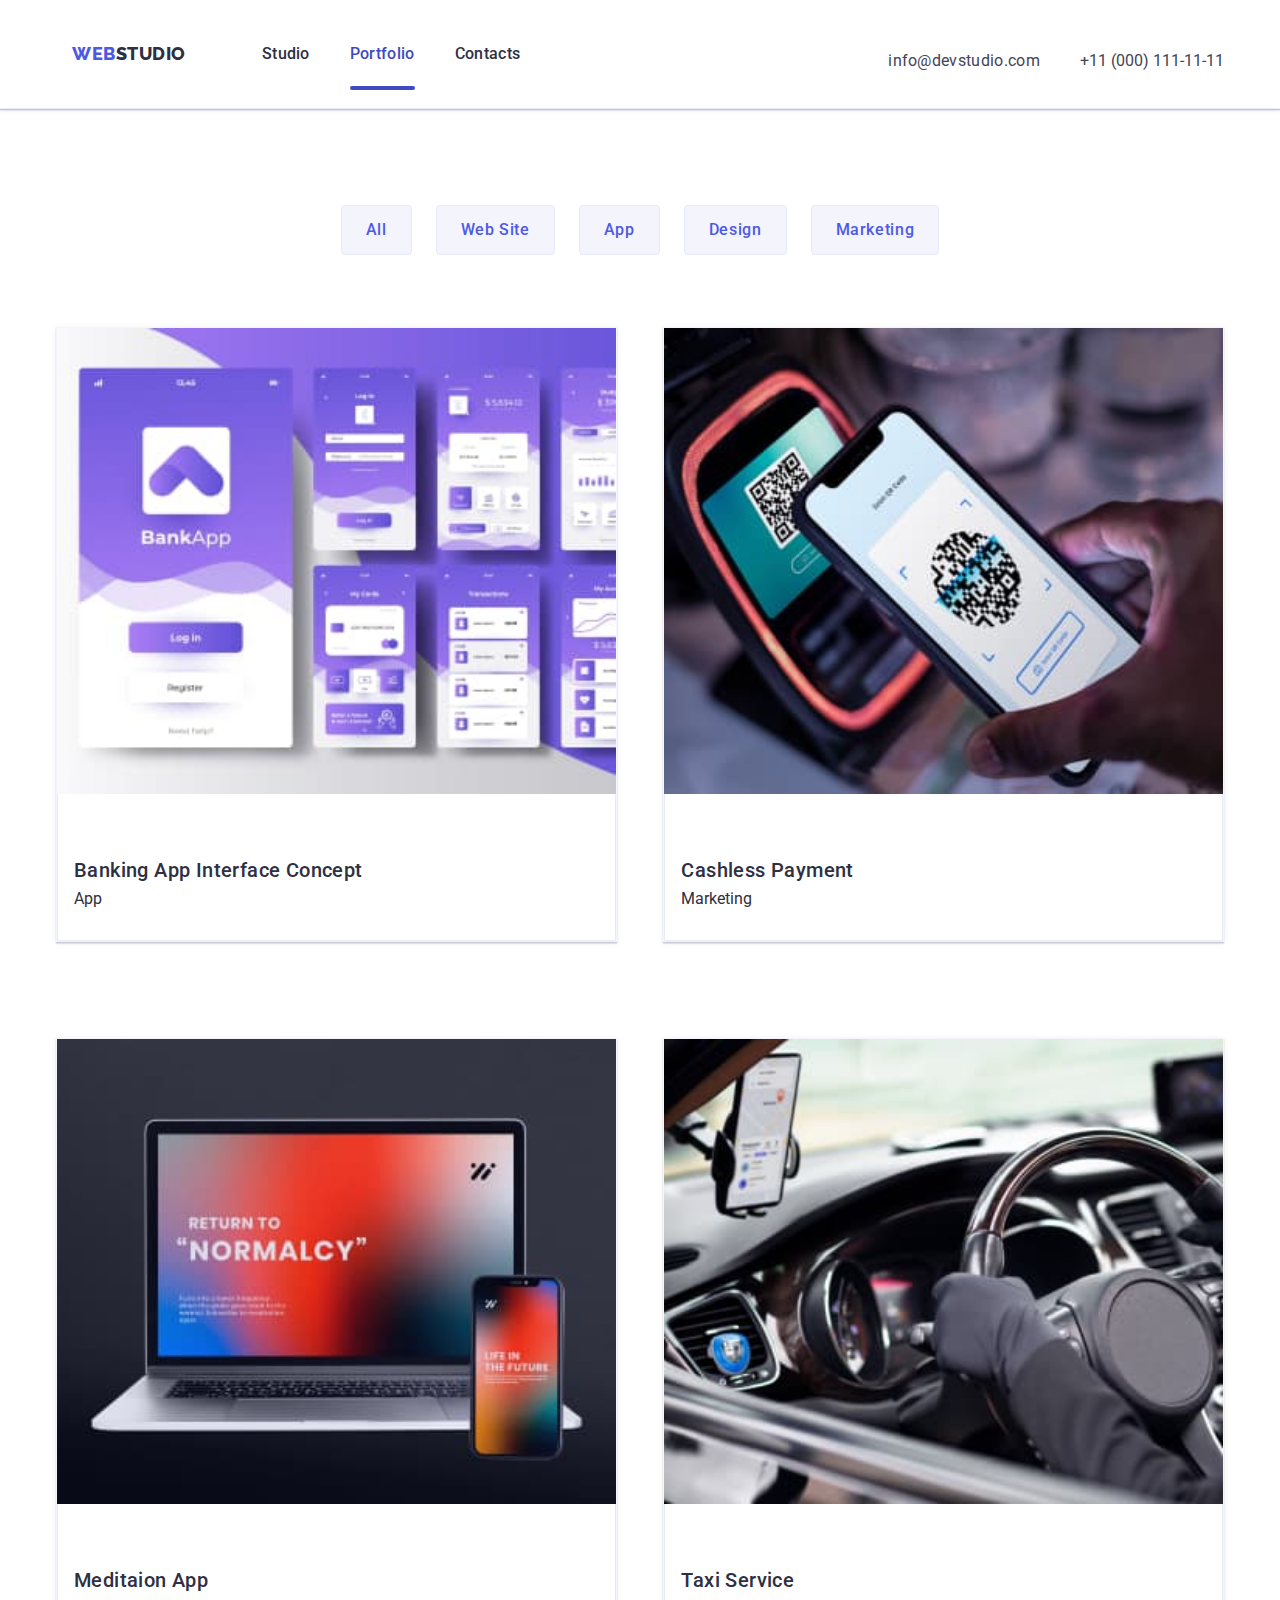
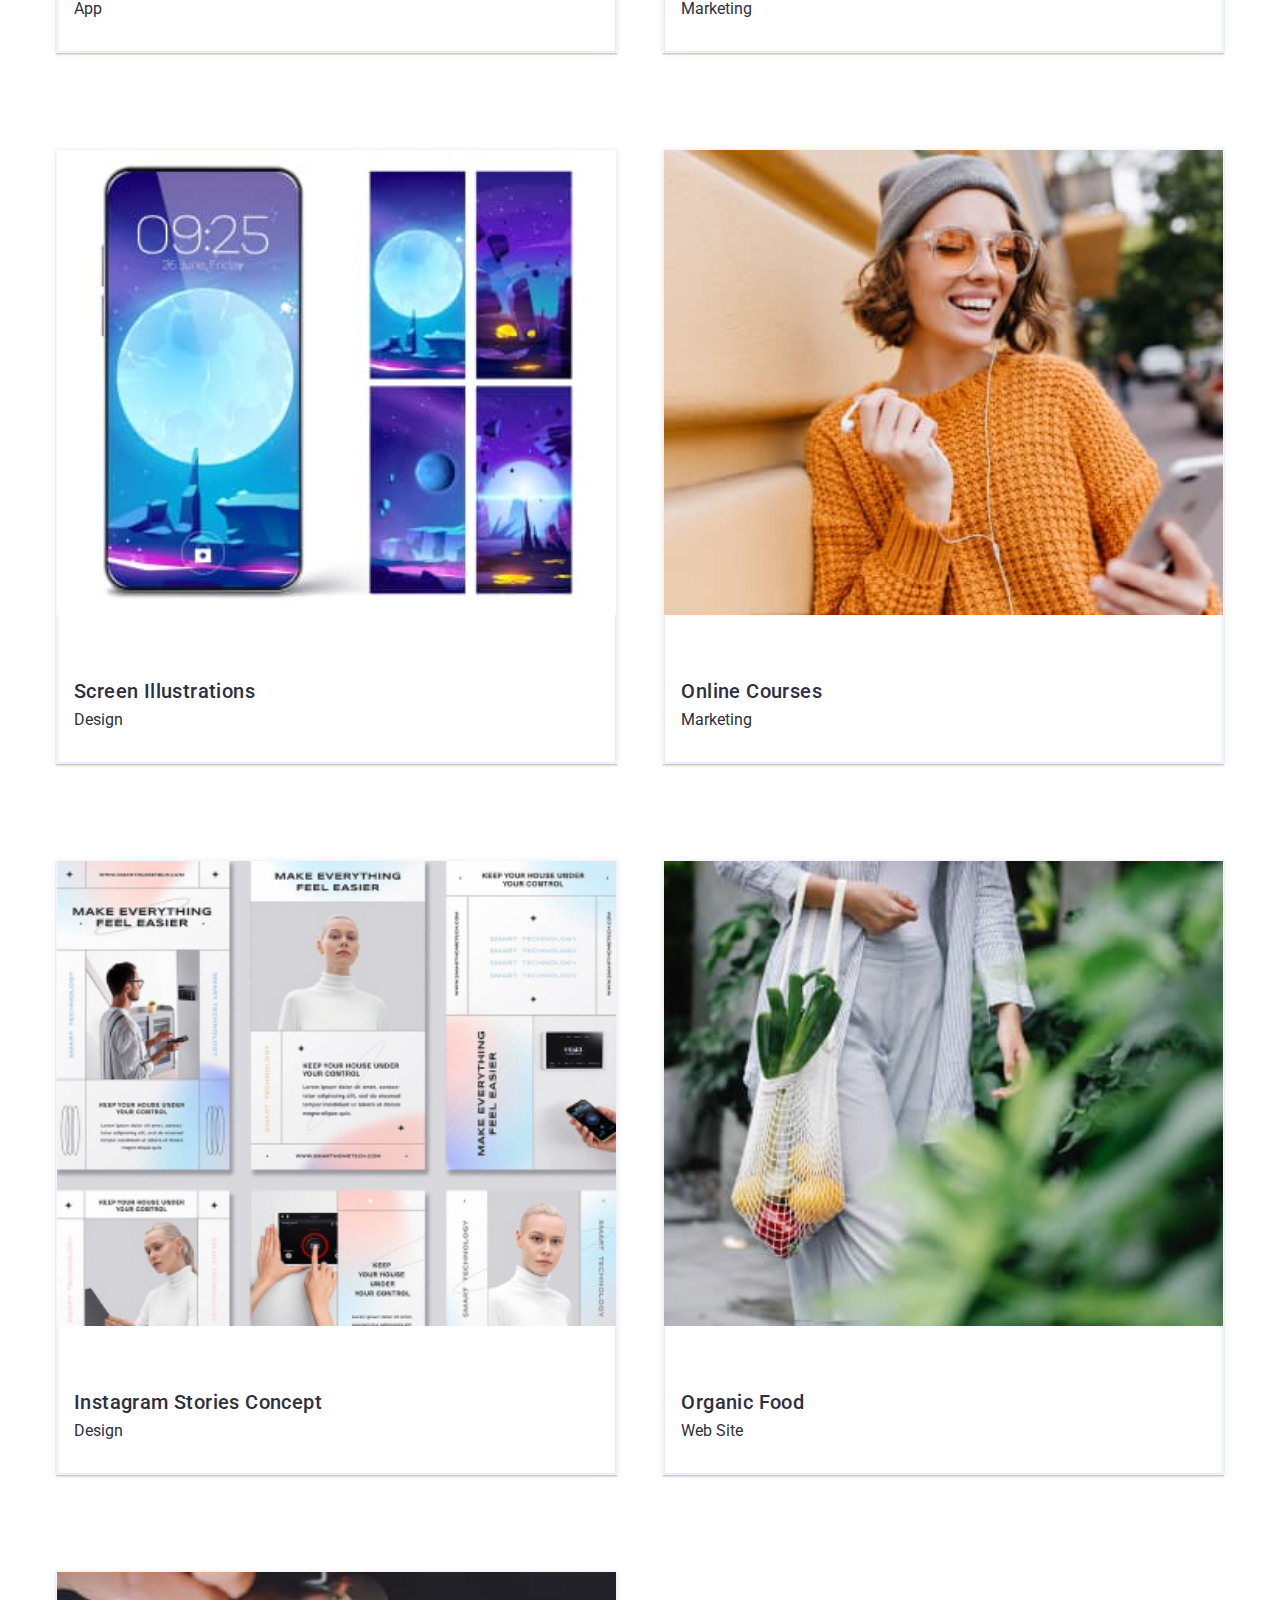
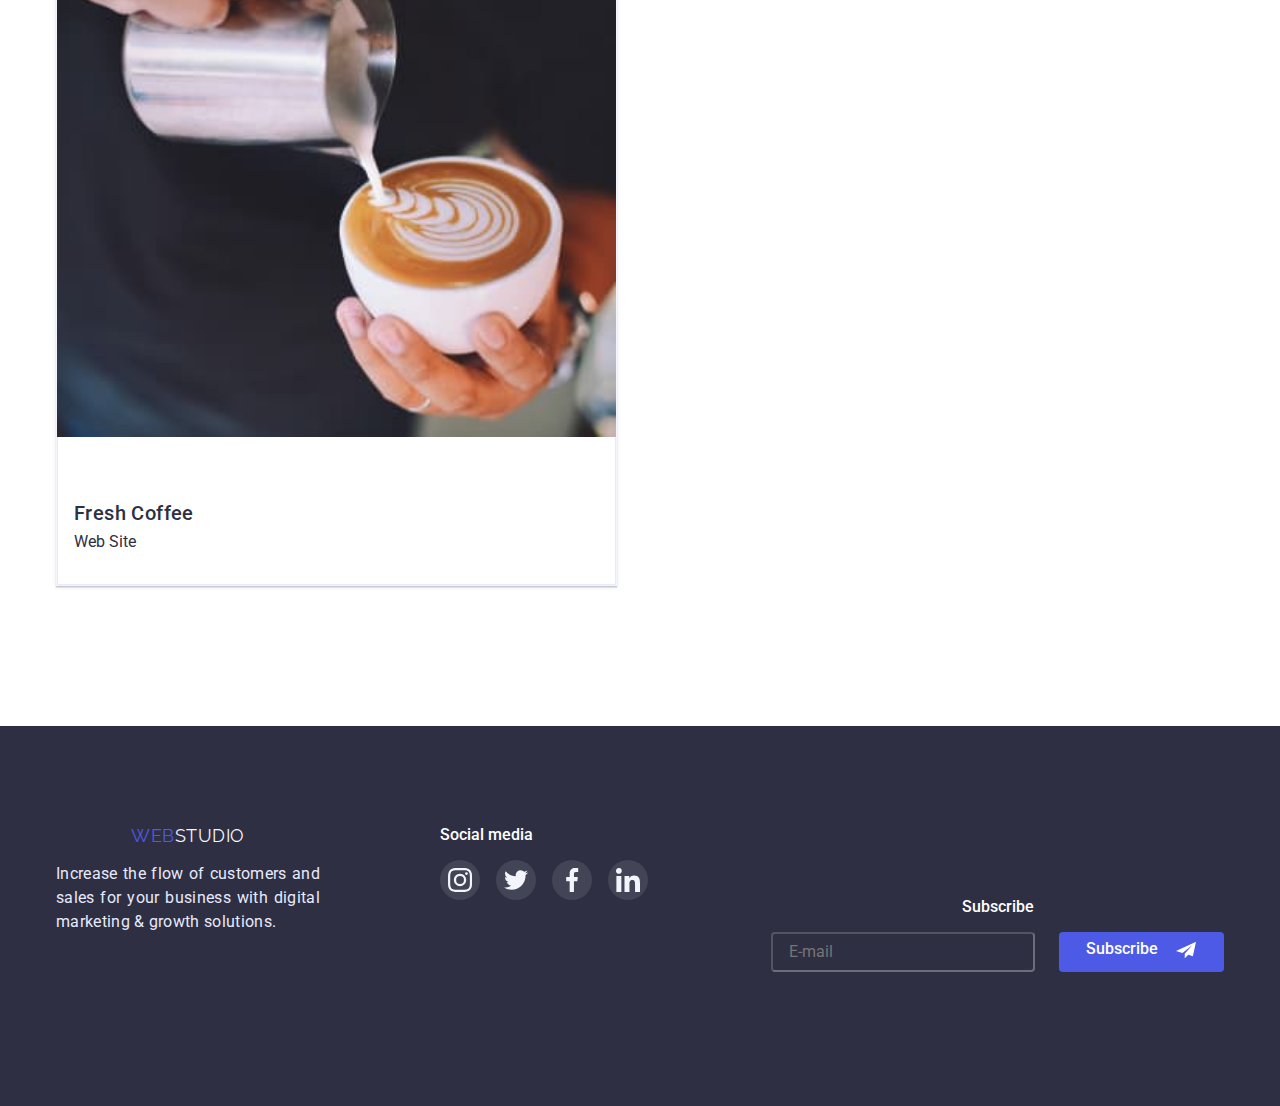
==== commit f8c37159: "index.html" ====
--- a/portfolio.html
+++ b/portfolio.html
@@ -58,81 +58,81 @@
         <!--window-->
     
     
-      <div data-modal  class="mob-menu is-hidden" >
-       <div class="container-mob" >
-         <div>
-    <button class="modal-bytton">
-                
-                <svg
-                  data-modal-close
-                  class="modal-close-icon"
-                  width="8"
-                  height="8"
-                >
-                <use class="use-close"
-                href="./images/icon.svg#modal-x"
-              ></use>
-                </svg>
-              </button>
-            <ul class="menu-container-list">
-              <li class="menu-container-item link">
-                <a class="menu-container-link" href="index.html">Studio</a>
-              </li>
-              <li class="menu-container-item  link">
-                <a class="menu-container-link" href="portfolio.html">Portfolio</a>
-              </li>
-              <li class="menu-container-item link">
-                <a class="menu-container-link" href="">Contacts</a>
-              </li>
-            </ul>
-         </div>
-         <div>
-            <ul class="list adress-menu">
+        <div data-modal  class="container-modall mob-menu is-hidden" >
+   
+          <div class="mod-cloz-but">
+            
+                    <button class="modal-bytton ">
+                      <svg
+                        data-modal-close
+                        class="modal-close-icon"
+                        width="8"
+                        height="8"
+                      >
+                      <use class="use-close"
+                      href="./images/icon.svg#modal-x"
+                    ></use>
+                      </svg>
+                    </button>
+          </div>
+                 <ul class="menu-container-list">
+                  <li class="menu-container-item link">
+                    <a class="menu-container-link" href="index.html">Studio</a>
+                  </li>
+                  <li class="menu-container-item link">
+                    <a class="menu-container-link" href="portfolio.html">Portfolio</a>
+                  </li>
+                  <li class="menu-container-item link">
+                    <a class="menu-container-link" href="">Contacts</a>
+                  </li>
+                 </ul>
+             
            
-              <li>
-                <a class="menu-tel link" href="tel:+110001111111"
-                  >+11 (000) 111-11-11</a
-                >
-              </li>
-                 <li>
-                <a class="menu-mail link" href="mailto:info@devstudio.com"
-                  >info@devstudio.com</a
-                >
-              </li>
-    
-            </ul>
-            <ul class="social-list gap-al list">
-              <li class="social-item">
-                <a class="social-link link" href>
-                  <svg class="bord-soc-icon" width="16" height="16">
-                    <use href="./images/icon.svg#icon-instagram1n"></use>
-                  </svg>
-                </a>
-              </li>
-    
-              <li class="social-item">
-                <a class="social-link link" href="">
-                  <svg class="bord-soc-icon" width="16" height="16">
-                    <use href="./images/icon.svg#icon-twitter2n"></use>
-                  </svg>
-                </a>
-              </li>
-              <li class="social-item">
-                <a class="social-link link" href="">
-                  <svg class="bord-soc-icon" width="16" height="16">
-                    <use href="./images/icon.svg#icon-facebook3n"></use>
-                  </svg>
-                </a>
-              </li>
-              <li class="social-item">
-                <a class="social-link link" href="">
-                  <svg class="bord-soc-icon" width="16" height="16">
-                    <use href="./images/icon.svg#icon-linkedin4n"></use>
-                  </svg>
-                </a>
-              </li>
-          </ul>
-       </div>
+                <ul class="list adress-menu">
+               
+                  <li>
+                    <a class="menu-tel link" href="tel:+110001111111"
+                      >+11 (000) 111-11-11</a
+                    >
+                  </li>
+                     <li>
+                    <a class="menu-mail link" href="mailto:info@devstudio.com"
+                      >info@devstudio.com</a
+                    >
+                  </li>
+        
+                </ul>
+                <ul class="social-list gap-al list">
+                  <li class="social-item">
+                    <a class="social-link link" href>
+                      <svg class="bord-soc-icon" width="24" height="24">
+                        <use href="./images/icon.svg#icon-instagram1n"></use>
+                      </svg>
+                    </a>
+                  </li>
+        
+                  <li class="social-item">
+                    <a class="social-link link" href="">
+                      <svg class="bord-soc-icon" width="24" height="24">
+                        <use href="./images/icon.svg#icon-twitter2n"></use>
+                      </svg>
+                    </a>
+                  </li>
+                  <li class="social-item">
+                    <a class="social-link link" href="">
+                      <svg class="bord-soc-icon" width="24" height="24">
+                        <use href="./images/icon.svg#icon-facebook3n"></use>
+                      </svg>
+                    </a>
+                  </li>
+                  <li class="social-item">
+                    <a class="social-link link" href="">
+                      <svg class="bord-soc-icon" width="24" height="24">
+                        <use href="./images/icon.svg#icon-linkedin4n"></use>
+                      </svg>
+                    </a>
+                  </li>
+              </ul>
      
             </nav>
         <!--address-->
@@ -193,8 +193,8 @@
                   </p>
                 </div>
                 <div class="cardss">
-                  <p class="feature-port feature">Banking App Interface Concept</p>
-                  <p class="feature-text">App</p>
+                  <p class="feature-port-n feature-port feature">Banking App Interface Concept</p>
+                  <p class="feature-text-port">App</p>
                 </div>
               </a>
             </li>
@@ -213,8 +213,8 @@
                   </p>
                 </div>
                 <div class="cardss">
-                  <h2 class="feature-port feature">Cashless Payment</h2>
-                  <p class="feature-text">Marketing</p>
+                  <h2 class="feature-port-n feature-port feature">Cashless Payment</h2>
+                  <p class="feature-text-port">Marketing</p>
                 </div>
               </a>
             </li>
@@ -234,8 +234,8 @@
                   </p>
                 </div>
                 <div class="cardss">
-                  <h2 class="feature-port feature">Meditaion App</h2>
-                  <p class="feature-text">App</p>
+                  <h2 class="feature-port-n feature-port feature">Meditaion App</h2>
+                  <p class="feature-text-port">App</p>
                 </div>
               </a>
             </li>
@@ -252,8 +252,8 @@
                   </p>
                 </div>
                 <div class="cardss">
-                  <h2 class="feature-port feature">Taxi Service</h2>
-                  <p class="feature-text">Marketing</p>
+                  <h2 class="feature-port-n feature-port feature">Taxi Service</h2>
+                  <p class="feature-text-port">Marketing</p>
                 </div>
               </a>
             </li>
@@ -270,8 +270,8 @@
                   </p>
                 </div>
                 <div class="cardss">
-                  <h2 class="feature-port feature">Screen Illustrations</h2>
-                  <p class="feature-text">Design</p>
+                  <h2 class="feature-port-n feature-port feature">Screen Illustrations</h2>
+                  <p class="feature-text-port">Design</p>
                 </div>
               </a>
             </li>
@@ -288,8 +288,8 @@
                   </p>
                 </div>
                 <div class="cardss">
-                  <h2 class="feature-port feature">Online Courses</h2>
-                  <p class="feature-text">Marketing</p>
+                  <h2 class="feature-port-n feature-port feature">Online Courses</h2>
+                  <p class="feature-text-port">Marketing</p>
                 </div>
               </a>
             </li>
@@ -306,8 +306,8 @@
                   </p>
                 </div>
                 <div class="cardss">
-                  <h2 class="feature-port feature">Instagram Stories Concept</h2>
-                  <p class="feature-text">Design</p>
+                  <h2 class="feature-port-n feature-port feature">Instagram Stories Concept</h2>
+                  <p class="feature-text-port">Design</p>
                 </div>
               </a>
             </li>
@@ -324,8 +324,8 @@
                   </p>
                 </div>
                 <div class="cardss">
-                  <h2 class="feature-port feature">Organic Food</h2>
-                  <p class="feature-text">Web Site</p>
+                  <h2 class="feature-port-n feature-port feature">Organic Food</h2>
+                  <p class="feature-text-port">Web Site</p>
                 </div>
               </a>
             </li>
@@ -342,8 +342,8 @@
                   </p>
                 </div>
                 <div class="cardss">
-                  <h2 class="feature-port feature">Fresh Coffee</h2>
-                  <p class="feature-text">Web Site</p>
+                  <h2 class="feature-port-n feature-port feature">Fresh Coffee</h2>
+                  <p class="feature-text-port">Web Site</p>
                 </div>
               </a>
             </li>
@@ -402,19 +402,25 @@
             <input class="input-subscribe" type="text" placeholder="E-mail" />
             <label class="subscribe-label" for="Subscribe"></label>
 
-            <div class="div-but-subscribe">
+           <div class="div-but-subscribe">
               <button type="button" class="but-subscribe">
                 Subscribe
-                <svg class="sub-icon" width="24" height="20">
-                  <use class="use-subb" href="./images/icon.svg#subb"></use>
-                </svg>
+                <svg
+                
+                class="sub-icon"
+                width="24"
+                height="20"
+              >
+              <use class="use-subb"
+              href="./images/icon.svg#subb"
+            ></use>
+              </svg>
               </button>
-            </div>
+           </div>
           </form>
         </div>
       </div>
     </footer>
-
     <script src="./js/modal.js"></script>
   </body>
 </html>
--- a/css/mobile.css
+++ b/css/mobile.css
@@ -16,13 +16,24 @@
     
 }
 
-@media  screen and (max-width: 480px), (max-width: 779px) {
 
 .container {
-    max-width: 480px;
+    min-width: 320px;
+    max-width: 428px;
     padding-left: 16px;
     padding-right: 16px;
-    margin: 0px auto;
+    margin-left: auto;
+    margin-right: auto;
+    
+  }
+  .container-modall{
+    min-width: 320px;
+    max-width: 428px;
+    padding-left: 16px;
+    padding-right: 16px;
+    margin-left: auto;
+    margin-right: auto;
+    outline: 2px solid #404BBF;
   }
 /*---------text no point-----*/
 .link {
@@ -98,13 +109,7 @@
     
     /*   menu   */
 
-    .container-mob {
-        max-width: 346px;
-        padding-left: 16px;
-        padding-right: 16px;
-       
-
-    }
+
     .but-menu{
     padding: 16px 32px;
     }
@@ -527,8 +532,7 @@
         .foot-li {
             width: 40px;
             height: 40px;
-            justify-content: center;
-          
+            justify-content: center; 
         }
         .foot-a {
             width: 100%;
@@ -800,7 +804,7 @@
     }
 
     .modal-bytton{
-        position: absolute;
+      
         top: 24px;
         right: 24px;
         background-color: #E7E9FC;
@@ -820,9 +824,9 @@
         background-color: #404BBF;
         color: #FFFFFF;
       }
-
-      .sectionone{
-        padding: 0px;
+.mod-cloz-but{
+    display: flex;
+    flex-direction: row-reverse;
       }
 
       .subscribe-p{
@@ -1198,17 +1202,11 @@
     justify-content: space-between;
 }
 
-  .svg-menu{
-    
-    margin-left: 270px;
-  }
+ 
   .blank{
     margin-bottom: 48px;
   }
-  .svg-menu{
-    display: flex;
-
-  }
+ 
   .feature { 
     font-size: 20px;
     line-height: 1.2;
@@ -1223,12 +1221,7 @@
     justify-content: center;
     
     }
-  .our-team{
-    padding-left: 20%;
-  }
-  .fon-imag{
-    
-  }
+
   .button-portfolio:hover{
     color: #FCFCFC;
     background-color: #404BBF;
@@ -1243,7 +1236,7 @@
     padding: 0;
 }
 .feature-li{
-    width: 396px;
+   
     padding: 0;
 }
 .img-portf{
@@ -1271,4 +1264,124 @@
      .social-list{
     margin-top: 8px;
 }
+.button{
+    margin-bottom: 0px;
+}
+
+.mob-menu {
+    
+    padding-top: 40px;
+    padding-bottom: 40px
+}
+.mod-cloz-but{
+    margin-right: 40px;
+}
+.div-header-container{
+    display: flex;
+    align-items: center;
+}
+.mob-between{
+    display: flex;
+    align-items: center;
+    justify-content: space-between;
+}
+.svg-menu {
+    margin-right: auto;
+}
+.adress-menu {
+    margin-bottom: 48px;
+    padding: 0;
+    margin-top: 284px;
+    justify-content: start;
+}
+.menu-mail{
+    padding-left: 47px;
+}
+
+.social-list {
+    margin-top: 8px;
+    justify-content: start;
+    margin-left: 40px;
+}
+.our-team{
+    padding: 0;
+  
+}
+.fon-imag{
+    margin: 0 auto;
+}
+.social-list{
+    margin:0 auto;
+    justify-content: center;
+}
+.sectionone{
+    padding: 0;
+}
+.hero{
+    margin: 0;
+}
+.feature{
+    font-family: Roboto;
+    font-weight: 700;
+    font-size: 36px;
+}
+.feature-text{
+    font-family: Roboto;
+    font-weight: 500;
+    font-style: 16px;
+    letter-spacing: 2%;
+
+}
+.capital{
+    padding: 0;
+    margin-bottom: 72px;
+    padding-top: 96px;
+    margin-top: 0;
+}
+.footer {
+    padding-bottom: 96px;
+    padding-top: 96px;
+}
+.footer-logo {
+    padding-top: 0;
+    margin-bottom: 16px;
+}
+.footer-text{
+    font-family: Roboto;
+    font-weight: 400;
+    font-style: 16px;
+   margin: 0 auto;
+   margin-bottom: 72px;
+}
+.foot-soc-text{
+    font-family: Roboto;
+    font-weight: 500;
+    font-style: 16px;
+}
+.h2-subscribe{
+    font-family: Roboto;
+    font-weight: 500;
+    font-size: 16px;
+}
+.but-subscribe{
+    margin: 0 auto;
+    padding: 14px 29px;
+}
+.svg-menu{
+display: flex;
+margin-left: 80%;
+
+}
+.feature-port-n{
+    
+   text-align: justify;
+    font-family: Roboto;
+    font-weight: 500;
+    font-size: 20px;
+}
+.feature-text-port{
+    text-align: justify;
+    font-family: Roboto;
+    font-weight: 400;
+    font-size: 16px;
 }--- a/css/tablet.css
+++ b/css/tablet.css
@@ -20,6 +20,17 @@
 
 @media  screen and (min-width: 780px) {
 
+
+
+.container {
+    
+    max-width: 720px;
+    padding-left: 16px;
+    padding-right: 16px;
+    margin-left: auto;
+    margin-right: auto;
+   
+  }
 /* - mobil effect */
 root {
 --primary-text-color: #2E2F42;
@@ -56,9 +67,13 @@
 box-shadow: 0px 2px 1px rgba(46, 47, 66, 0.08), 0px 1px 1px rgba(46, 47, 66, 0.16), 0px 1px 6px rgba(46, 47, 66, 0.08);
 }
 .header-item{
+display: flex;
 transition-property: color;
 transition-duration: 250ms;
 transition-timing-function: linear;
+}
+.adress{
+    display: flex;
 }
 
 .header-item:is(:hover, :focus) {
@@ -940,12 +955,8 @@
 
 }
 
-
-
 .input-wrap {
 margin-top: 4px;
-
-
 }
 
 .modal-textarea-text {
@@ -1092,14 +1103,7 @@
   }
 
   
-  .container {
-    width: 100%;
-    max-width: 1158px;
-    padding-left: 15px;
-    padding-right: 15px;
-    margin: 0 auto;
-    
-    }
+
     .adress-flex{display: block;}
 
     .header-mail {
@@ -1140,4 +1144,47 @@
     .social-list{
     margin-top: 8px;
 }
+.feature-li{
+    height: auto;
+}
+.feature-port-n{
+    
+    text-align: justify;
+     font-family: Roboto;
+     font-weight: 500;
+     font-size: 20px;
+ }
+ .feature-text-port{
+    text-align: left;
+     text-align: justify;
+     font-family: Roboto;
+     font-weight: 400;
+     font-size: 16px;
+}
+.sec-portfo{
+    padding-top: 48px;
+}
+.input-subscribe{
+    margin-bottom: 0;
+}
+.foot-soc-text{
+    text-align: left;
+}
+.social-div{
+    margin-left: 24px;
+}
+.ul-but-portfolio{
+    padding: 0;
+}
+
+.blank {
+    display: flex;
+    flex-wrap: wrap;
+    justify-content: space-between;
+  }
+  
+  .feature-li {
+    flex-basis: 48%; /* Adjust this value to control the width of each column */
+    margin-bottom: 20px; /* Add margin between items */
+  }
 }--- a/css/desctop.css
+++ b/css/desctop.css
@@ -17,1061 +17,1033 @@
 
     @media   screen and (min-width: 1200px){
    
-/* - mobil effect */
-root {
-    --primary-text-color: #2E2F42;
-    --background-color: #FFFFFF;
-    --primary-bg-color: #FFFFFF;
-    --l-gra: linear-gradient(rgba(46, 47, 66, 0.7)); 
-}
-/*---------fonts------*/
+        :root {
+            --primary-text-color: #2E2F42;
+            --background-color: #FFFFFF;
+            --primary-bg-color: #FFFFFF;
+            --l-gra: linear-gradient(rgba(46, 47, 66, 0.7)); 
+        }
+        /*---------fonts------*/
+        
+            body {
+                font-family: 'Roboto', sans-serif;
+                font-size: 16px;
+                color: var(--primary-text-color);
+                background-color: var(--primary-bg-color);
+                
+        }
+        /*---------text no point-----*/
+        .link {
+            text-decoration: none; 
+            display: block;
+         }
+         .header-navigation {
+            display: flex;
+            justify-content: center;
+            align-items: center;
+         }
+         .list {
+             list-style: none;
+         }
+        /*-----------header------------*/
+        .header {
+            background-color: #FFFFFF;
+            border-bottom: 1px solid #E7E9FC;
+            box-shadow: 0px 2px 1px rgba(46, 47, 66, 0.08), 0px 1px 1px rgba(46, 47, 66, 0.16), 0px 1px 6px rgba(46, 47, 66, 0.08);
+        }
+        .header-item{
+        transition-property: color;
+        transition-duration: 250ms;
+        transition-timing-function: linear;
+        }
+         
+        .header-item:is(:hover, :focus) {
+            color: #404BBF;
+        }
+        .header-link:current {
+            color: #404BBF;
+        }
+        
+        .header-link {
+        font-weight: 500;
+        font-size: 16px;
+        line-height: 1.5;
+        letter-spacing: 0.02em;
+        position: relative;
+        padding-top: 24px;
+        padding-bottom: 24px;
+        }
+        
+        
+        
+        .header-link.carent {
+            color:#404BBF ;
+          }
+        .carent::after {
+            content: '';
+            display: block;
+            width: 100%;
+            height: 4px;
+            background-color: #404BBF;
+            border-radius: 2px;
+           position: absolute;
+           left: 0;
+           bottom: 0;
+          transition: transform 250ms;
+        
+        }
+        
+        .carent:hover::after {
+            transform: scaleX(1);
+            opacity: 1;
+        }
+        /*
+        .test-icon{
+            transition-property: background-color, fill;
+            transition-duration: 300ms;
+            transition-timing-function: linear;
+            }
+         
+            .test-icon :is(:hover, :focus) {
+                background-color: #404BBF;
+                fill:  #404BBF;;
+            }
+        
+            */
+        
+        .header-mail { 
+        font-size: 16px;
+        line-height: 1.5;
+        letter-spacing: 0.02em;
+        transition-property: color;
+        transition-duration: 250ms;
+        transition-timing-function: linear;
+        
+        }
+        
+        .header-mail:is(:hover, :focus) {
+            color: #404BBF;
+        }
+        .header-tel {
+        font-size: 16px;
+        line-height: 1.5;
+        padding-top: 25px;
+        padding-bottom: 25px;
+        transition-property: color;
+        transition-duration: 250ms;
+        transition-timing-function: linear;
+        }
+        
+        .header-tel:is(:hover, :focus) {
+            color: #404BBF;
+        }
+        
+        /*------------hero-----------*/
+        .hero {
+        font-size: 56px;
+        line-height: 1.07;
+        letter-spacing: 0.02em;
+        font-weight: 700;
+        font-size: 56px;
+        line-height: 1.07;
+        align-items: center;
+        letter-spacing: 0.02em;
+        color: #FFFFFF;
+        width: 496px;
+        margin-left: auto;
+        margin-right: auto;
+        }
+        
+        .button {
+            cursor: pointer;
+            font-size: 16px;
+            line-height: 1.5;
+            letter-spacing: 0.04em;
+            color: #FFFFFF;
+            font-weight: 500;
+            text-align: center;
+                padding-top: 180px;
+                padding-bottom: 180px;
+                background-repeat: no-repeat;
+                background-position: center;
+               box-shadow: 0px 4px 4px rgba(0, 0, 0, 0.15);
+        border-radius: 4px;
+        }   
+        
+        .button {
+        font-family: inherit;
+        background: #4D5AE5;
+        font-family: 'Roboto';
+        font-size: 16px;
+        line-height: 1.5;
+        min-width: 169px;
+        border: none;
+        border-radius: 4px;
+        padding: 16px 32px;
+        transition-property: background-color, fill;
+        transition-duration: 250ms;
+        transition-timing-function: linear;
+        }
+        
+        .button:is(:hover, :focus) {
+        
+            background-color: #404BBF;
+            color: #FFFFFF;
+        }
+        .button:active {
+            background-color: #404BBF;
+        }
+        .feature { 
+        font-size: 20px;
+        line-height: 1.2;
+        letter-spacing: 0.02em;
+        color: #2E2F42;
+        font-weight: 500;
+        margin-bottom: 8px;
+        align-items: center;
+        
+        
+        }
+        .feature-text {
+        font-size: 16px;
+        line-height: 1.5;
+        letter-spacing: 0.02em;
+        color: #434455
+        ;
+        
+        align-content: center;
+        margin-bottom: 8px;
+        }
+        
+        .capital {
+        font-size: 36px;
+        line-height: 1.11;
+        letter-spacing: 0.02em;
+        text-align: center;
+        margin-bottom: 72px;
+        }
+        
+        
+        /*-------ourteam------*/
+        .team {
+            background-color: #F4F4FD;
+            padding-top: 120px;
+            padding-bottom: 120px;
+           
+         
+        }
+        
+        /*--------button-portfolio------*/
+        
+        .button-portfolio {
+            cursor: pointer;
+        }
+        
+        .button-portfolio {
+            font-family: 'Roboto';
+        font-size: 16px;
+        line-height: 1.5;
+        letter-spacing: 0.04em;
+        font-family: inherit; 
+            background-color: #F4F4FD;
+            color: #4D5AE5;
+            font-weight: 500;
+            padding: 12px 24px;
+            border: 1px solid #E7E9FC;
+            border-radius: 4px;
+           transition-property: background,color, border-color, background-color, box-shadow,  border-radius;
+           transition-duration: 300ms;
+        
+        }
+        
+        .spisoc {
+        margin-bottom: 72px;
+        }
+        
+        .button-portfolio:hover {
+         
+            background: #404BBF;
+            color: #FFFFFF
+            ;
+            border-color: transparent;
+            border-radius: 4px;
+            box-shadow: 0px 3px 1px rgba(0, 0, 0, 0.1), 0px 2px 1px rgba(0, 0, 0, 0.08), 0px 2px 2px rgba(0, 0, 0, 0.12);
+        }
+        .button-portfolio:focus {
+                 background-color: #404BBF;
+                 color: #FFFFFF ;
+                border: 1px solid #E7E9FC;
+                border-radius: 4px;
+                box-shadow: 0px 3px 1px rgba(0, 0, 0, 0.1), 0px 2px 1px rgba(0, 0, 0, 0.08), 0px 2px 2px rgba(0, 0, 0, 0.12);
+        }
+        
+        .fon-imag {
+            background-color: #FFFFFF;
+            width: 264px;
+        
+            box-shadow: 0px 1px 6px rgba(46, 47, 66, 0.08), 0px 1px 1px rgba(46, 47, 66, 0.16), 0px 2px 1px rgba(46, 47, 66, 0.08);
+            border-radius: 0px 0px 4px 4px;
+        }
+        .logo-web {
+        color: #4D5AE5; 
+        font-family: 'Raleway';
+        font-weight: 800;
+        font-size: 18px;
+        line-height: 1.33;
+        letter-spacing: 0.03em;
+        text-transform: uppercase
+        }
+        .doing{
+            padding-bottom: 120px;
+        }
+        .header-logo {
+            font-family: 'Raleway', sans-serif;
+        font-weight: 800;
+        font-size: 18px;
+        line-height: 1.33; 
+        letter-spacing: 0.03em;
+        text-transform: uppercase;
+        color: #2E2F42;
+        }
+        
+        
+        .visually-hidden {
+            position: absolute;
+            white-space: nowrap;
+            width: 1px;
+            height: 1px;
+            overflow: hidden;
+            border: 0;
+            padding: 0;
+            clip: rect(0 0 0 0);
+            clip-path: inset(50%);
+            margin: -1px;
+            }
+        .footer-logo {
+        font-family: 'Raleway', sans-serif;
+        font-size: 18px;
+        line-height: 1.16;
+        letter-spacing: 0.03em;
+        color: #F4F4FD;
+        text-transform: uppercase;
+        }
+        .foot-web {
+        color: #4D5AE5;
+        }
+        .footer {
+        background-color: #2E2F42;
+        padding: 100px 0;
+        }
+        .fot-wi {
+        width: 264px;
+        height: 110px;
+        left: 156px;
+        top: 2380px;
+        }
+        .footer-text
+        {
+        font-size: 16px;
+        line-height: 1.5;
+        letter-spacing: 0.02em;
+        color: #E7E9FC;
+        margin-top: 16px;
+        width: 264px;
+        }
+        .header-link {
+            color: #2E2F42;
+        }
+        .header-link:hover {
+        color: #404BBF;
+        }
+        .header-link:focus {
+        color: #404BBF;
+        }
+         .header-mail {
+            color: #434455
+            ;
+            padding-top: 24px;
+            padding-bottom: 24px;
+            display: block;
+         }
+         .header-tel {
+            color: #434455
+            ;
+         }
+        
+         .hero {
+            color: #FFFFFF
+            ;
+            margin-bottom: 48px;
+         }
+         .section {
+          max-width: 1440px;
+          margin-left: auto;
+          margin-right: auto;
+            flex-grow: 1;
+           padding: 188px 0;
+           text-align: center;
+           background-image:linear-gradient(rgba(46, 47, 66, 0.7),
+           rgba(46, 47, 66, 0.7)),
+            url(../images/front/homedesctop.jpg);
+           background-repeat: no-repeat;
+           background-position: center;
+           background-size: cover;
+        }
+        
+         .adress {
+            font-style: normal;
+            margin-left: auto;
+         }
+        
+         .feature-li {
+            background-color: #FFFFFF;
+            box-shadow: 2px solid #404BBF;
+           }
+         .feature-li:hover{
+             box-shadow: 1px 0px 2px rgba(46, 47, 66, 0.08);
+             border-radius: 1px ;
+             box-shadow: 0px, 1px
+             rgba(46, 47, 66, 0.16);
+         }
+         .all {
+            text-decoration: none;
+         }
+        .cover-war {
+            position: relative;
+            overflow: hidden;
+        }
+        
+         .cover-text {
+            position: absolute;
+            top: 0;
+            padding: 40px;
+            line-height: 1.5;
+            font-size: 16px;
+            font-weight: 400;
+            color: #FFFFFF;
+            background-color: #4D5AE5;
+            height: 100%;
+            transform: translateY(100%);
+            transition: 300ms linear;
+        }
+        
+        .feature-li:hover  .cover-text {
+             transform: translateY(0%);
+        }
+         .header-navigation {
+            display: flex;
+            align-items: center;
+            margin-right: auto;
+             }
+        
+         .header-list {
+            display: flex; 
+            gap: 40px;
+            display: block;
+         }
+         .adress-flex {
+            display: flex;
+            display: block; 
+            gap: 40px;
+         }
+         .container {
+            width: 100%;
+            max-width: 1158px;
+            padding-left: 15px;
+            padding-right: 15px;
+            margin: 0 auto;
+          
+         }
+        
+         .div-header-container {
+            display: flex;
+            align-items: center;
+         }
+        
+         .header-logo {
+            margin-right: 76px;
+            padding-top: 24px;
+            padding-bottom: 24px;
+            display: block;
+         }
+        
+         .sectionone {
+            display: flex;
+            gap: 24px;
+         }
+        
+         .list {
+            display: flex;
+         }
+         .gap-24 {
+            gap: 24px;
+         }
+         .our-team {
+            align-items: center;
+         }
+        .footer-logo{
+            padding-top: 0px;
+            padding-bottom: 0;
+        }
+        
+        .but-portfolio {
+            gap: 24px;
+            justify-content: center; 
+        }
+        .blank {
+            flex-wrap: wrap;
+            gap: 48px 24px;
+            margin: 0;
+            padding: 0;
+        }
+        * {
+            margin: 0;
+            padding: 0;
+        }
+        .li-one {
+            width: 264px;
+        }
+        .strategy {
+            padding-top: 120px;
+            padding-bottom: 120px;
+        }
+        
+        .team-div {
+            padding-top: 32px;
+            padding-bottom: 32px;
+            padding-left: 16px;
+            padding-right: 16px;
+            text-align: center;
+        }
+        
+        .cardss {
+            padding-top: 32px;
+            padding-bottom: 32px;
+            padding-left: 16px;
+            padding-right: 16px;
+        border: 1px solid #E7E9FC;
+        border-top: none;
+        }
+        
+        .li-fotosi {
+            width: 360px;
+           
+        }
+        
+        .sec-portfo {
+            padding-top: 96px;
+            padding-bottom: 120px;
+        }
+        img {
+            display: block;
+            max-width: 100%;
+            height: auto;
+            }
+            .social-list {
+                display: flex;
+                justify-content: center;   
+            } 
+            .gap-al {
+                gap: 24px;
+            }
+            .list {
+            }
+            .social-item {
+                width: 40px;
+                height: 40px;    
+            } 
+            /*       ZADACHA */
+            .social-link {
+                width: 100%;
+                height: 100%;
+                border-radius: 50%;
+                display: flex;
+                justify-content: center;
+                align-items: center;
+                border-radius: 50%;
+                background-color: #4D5AE5;
+                transform: background-color;
+                transition: 300ms linear;
+            }
+           
+            .social-link:is(:hover, :focus) {
+                background-color: #404BBF;
+            }
+            /*
+            .foot-a{
+                transform: background-color;
+                transition: 250ms linear;
+        
+            }
+        
+            .foot-a:is(:hover, :focus) {
+                background-color: #31D0AA;
+            
+        */
+            /* TEST */
+            .test-h2{
+                justify-content: center;
+               
+                display: flex;
+                margin-bottom: 72px;
+                font-family: 'Roboto';
+        font-style: normal;
+        font-size: 36px;
+        line-height: 1.11;
+        letter-spacing: 0.02em;
+            }
+        .test {
+            padding-top: 130px;
+            padding-bottom: 120px;
+           
+        }
+            .test-list {
+                display: flex;
+                gap: 24px;
+            }
+            .test-item {
+                width: 168px;
+                height: 88px;
+            }
+            .test-link {
+                width: 100%;
+                height: 100%;
+                border: 1px solid #8E8F99;
+                border-radius: 4px;
+                display: flex;
+                align-items: center;
+                justify-content: center;
+            }
+        
+        .test-link:is(:hover, :focus) {
+        border-color: #404BBF;
+            }
+        .test-link:hover .test-icon{
+            fill:  #404BBF;
+        }
+        .test-icon:is(:hover, :focus) {
+            fill: #404BBF;
+        }
+            .test-icon {
+                fill: #8E8F99;
+            }
+            .social-div {
+                margin-left: 120px;  
+            }
+        .div-footer {
+            display: flex;
+        }
+            .foot-soc-text {
+                color: #FFFFFF;    
+            }
+            .foot-ul {
+                display: flex;
+                gap: 16px;
+                margin-top: 16px;
+                list-style: none;
+                
+            }
+            .foot-li {
+                width: 40px;
+                height: 40px;
+        
+             
+                justify-content: center;
+                
+            }
+            .foot-a {
+                width: 100%;
+                height: 100%;
+                border-radius: 50%;
+                display: flex;
+                justify-content: center;
+                align-items: center;
+                border-radius: 50%;
+                background-color:rgba(255, 255, 255, 0.1);
+            }
+          
+            .strat-fon {
+                width: 264px;
+                height: 112px;
+                background-color:#F4F4FD;
+                display: flex;
+                justify-content: center;
+                align-items: center;
+                border-radius: 4px;
+            margin-bottom: 8px;
+        
+            }
+        .foot-a{
+                transform: background-color;
+                transition: 250ms linear;
+            }
+        
+            .foot-a:is(:hover, :focus) {
+                background-color: #31D0AA;
+            }
+            .test-icon{
+            transition-property: background-color, fill;
+            transition-duration: 300ms;
+            transition-timing-function: linear;
+            }
+            .test-icon :is(:hover, :focus) {
+                background-color: #404BBF;
+                fill:  #404BBF;;
+            }
+            .all:is(:hover, :focus) {
+                box-shadow: 0px 1px 6px rgba(46, 47, 66, 0.08);   
+            }
+            .backdrob {
+                position: fixed;
+                top: 0;
+                width: 100%;
+                height: 100%;
+                background-color: rgba(46, 47, 66, 0.4);
+            }
+        
+            .backdrob.is-hidden {
+            opacity: 0;
+            visibility: hidden;
+            pointer-events: none;
+        }
+        
+        /* modal */
+        
+        .modal-close-icon{
+        position: absolute; 
+          
+        }
+        .use-close{
+           
+           fill: #070707;
+        }
+        .use-close:hover{
+           fill: #fafafa;
+           
+        }
+        .modal-bytton:hover .use-close{
+            fill:  #f3f3f9;
+        }
+        .modal-bytton{
+            cursor: pointer;
+            position: absolute;
+            top: 24px;
+            right: 24px;
+            background-color: #E7E9FC;
+            border: 1px solid rgba(0, 0, 0, 0.1);
+            width: 24px;
+            height: 24px;
+            border-radius: 50%;
+            justify-content: center;
+            align-items: center;
+            display: flex;
+            padding: 0;
+            
+            transition-duration: 350ms;
+            transition-timing-function: linear;
+          }
+          .modal-bytton:hover,
+         .modal-bytton:focus{
+            background-color: #404BBF;
+            color: #FFFFFF;
+          }
+        .but-modal-close{
+            position: absolute;
+            cursor: pointer;
+            width: 24px;
+            height: 24px;
+            border-radius: 13px;
+        }
+         .modal {
+                width: 408px;
+                background-color: #FCFCFC;
+                border: 5px;
+                position: absolute;
+                top: 50%;
+                left: 50%;
+                transform: translate(-50%, -50%) scale(1);
+                padding: 72px 24px 24px;
+                transition: transform 0.9s ease; /* Добавляем transition для transform */
+        
+                    
+            }
+        
+            .backdrob{
+                left: 0;
+                transition-property: opacity, visibility;;
+                transition-duration: 350ms;
+                transition-timing-function: linear;
+            }
+        
+        .backdrob{
+            visibility: visible;
+            opacity: 1;
+        }
+          
+        .modal-button {
+                cursor: pointer;
+                width: 24px;
+                height: 24px;
+                border: 1px solid rgba(0, 0, 0, 0.1);
+                background-color: #E7E9FC;
+                border-radius: 50%;
+                display: flex;
+                justify-content: center;
+                align-items: center;
+                margin-left: auto;
+                padding: 0;
+            } 
+            
+        
+        .container-madal{
+                padding-left: 25px;
+              padding-right: 25px;
+          }
+          .modal-button {
+              width: 24px;
+              height: 24px;
+              border: 1px solid rgba(0, 0, 0, 0.1);
+              background-color: #E7E9FC;
+              border-radius: 50%;
+              display: flex;
+              justify-content: center;
+              align-items: center;
+              margin-left: auto;
+              padding: 0;
+              margin-top: 24px;
+          } 
+          /*  new */
+        .order-input{
+          padding-left: 50px;
+            height: 25px;
+          width: 100%;
+         border-color:  rgba(33, 33, 33, 0.2);
+          border-radius: 4px;
+          color: #FCFCFC;
+        
+          transition-duration: 300ms;
+          transition-timing-function: linear;
+          outline: none;
+        }
+        
+        .order-input:focus{
+            border-color: #4D5AE5;
+            
+        }
+        .order-input:focus+.modal-icon{fill: #4D5AE5;}
+        
+        .order-input-send {
+          background-color: #FCFCFC;
+          padding-top: 8px;
+          padding-left: 16px;
+          resize: none;
+          margin-top: 4px;
+          width: 360px;
+         height: 120px;
+          width: 100%;
+          border-color: rgba(33, 33, 33, 0.2);
+          border-radius: 4px;
+        }
+        
+        .modal-icon{
+          position: absolute; 
+         left: 20px;
+        
+         transition-duration: 300ms;
+         transition-timing-function: linear;
+         
+         
+        }
+        .label-name{
+            margin-bottom: 8px;
+            display: block;
+            transition-duration: 300ms;
+            transition-timing-function: linear;
+        }
+        .span-name{
+            
+            color: #8E8F99;
+            margin-top: 4px;
+            font-size: 12px;
+            font-family: Roboto;
+            line-height: 114%;  
+        }
+        
+        .visuallyhidden {
+            border: 0;
+            clip: rect(0 0 0 0);
+            clip-path: inset(50%);
+            height: 1px;
+            margin: -1px;
+            overflow: hidden;
+            padding: 0;
+            position: absolute;
+            width: 1px;
+            white-space: nowrap; /* 1 */
+        }
+        
+        .accept-lab{
+         color: #757575 ;
+         font-size: 12px;
+         display: flex;
+         gap: 8px;
+         
+        }
+        .accepy-span {
+            margin-left: 8px;
+            border-radius: 0px
+            var(--background-color);
+        }
+        .accept-lab::before{
+            content: '';
+            width: 16px;
+            height: 16px;
+            border-radius: 2px;
+            border: 1px solid 
+            #2E2F42;
+            display: block; 
+            margin-bottom: 5px;
+            
+        }
+        
+        .modal-check:checked + .accept-lab::before{
+            background-color: #4D5AE5;
+            border: none ;
+            background-image: url(../Vector-galochka.svg);
+            background-repeat: no-repeat;
+            background-position: center;
+        }
+        
+        .modal-h{
+          font-weight:500 ;  
+          font-size: 16px;
+          line-height: 1.5;
+          text-align: center;
+          margin-bottom: 16px;
+        }
+        .a-policy {
+            color: #4D5AE5
+            ;
+        }
+        .send {
+            
+            font-family: inherit;
+            background: #4D5AE5;
+            font-family: 'Roboto';
+            font-size: 16px;
+            line-height: 1.5;
+            min-width: 169px;
+            border: none;
+            border-radius: 4px;
+            padding: 16px 32px;
+            color: #FFFFFF;
+            box-shadow: 0 4px 4px rgba(0, 0, 0, 0.15);
+            margin-top: 24px;
+            cursor: pointer;
+            font-weight: 500;
+            margin-left: 25%;
+           
+        }
+        
+        
+        
+        .input-wrap {
+            margin-top: 4px;
+            
+            
+        }
+        
+        .modal-textarea-text {
+            font-size: 12px;
+            color: #8e9991
+            ;
+        }
+        
+        .order-input-send{
+            font-size: 12px;
+        }
+        .modal-icon {
+            margin-top: 13px;
+            margin-left: 16px; 
+        }
+        .order-input {
+            height: 40px;
+        
+        }
+        .div-textarea {
+            margin-bottom: 16px;
+        }
+        
+        /* Subscribe */
+        .div-sub{
+            margin-left: auto;
+        }
+        .h2-subscribe {
+            color: #FFFFFF;
+        
+            font-size: 16px;
+           
+            margin-bottom: 16px;
+        }  
+        .onlin-subsc {
+            display: flex;
+        }
+        .input-subscribe {
+            width: 264px;
+            height: 40px;
+            color: rgba(255, 255, 255, 0.3);
+            background-color: #2E2F42;
+            border-radius: 4px ;
+            border-color: rgba(255, 255, 255, 0.3) ;
+            padding-left: 16px;
+            
+        }
+        .but-subscribe{
+            border: none;
+            
+            cursor: pointer;
+            background-color: #4D5AE5;
+            width: 165px;
+            height: 40px;
+            padding: 8px ;
+            margin-left: 24px;
+            border-radius: 4px;
+            display: flex;
+            gap: 16px;
+            color: #FFFFFF;
+            border: none;
+            font-style: Button Text;
+            font-style: Regular;
+            font-weight: 500;
+        }
+        
+        .svg-subscribe{
+            position: absolute;
+           
+        }
+        
+        .use-svg-modal{
+            width: 12px;
+            height: 12px;
+        }
+        .modal-icon{
+           width: 12px; 
+           height: 12px;
+        }
+      
+        
 
-    body {
-        font-family: 'Roboto', sans-serif;
-        font-size: 16px;
-        color: var(--primary-text-color);
-        background-color: var(--primary-bg-color);
-        
-}
-/*---------text no point-----*/
-.link {
-    text-decoration: none; 
-    display: block;
- }
- .header-navigation {
-    display: flex;
-    justify-content: center;
-    align-items: center;
- }
- .list {
-     list-style: none;
- }
-/*-----------header------------*/
-.header {
-    background-color: #FFFFFF;
-    border-bottom: 1px solid #E7E9FC;
-    box-shadow: 0px 2px 1px rgba(46, 47, 66, 0.08), 0px 1px 1px rgba(46, 47, 66, 0.16), 0px 1px 6px rgba(46, 47, 66, 0.08);
-}
-.header-item{
-transition-property: color;
-transition-duration: 250ms;
-transition-timing-function: linear;
-}
- 
-.header-item:is(:hover, :focus) {
-    color: #404BBF;
-}
-.header-link:current {
-    color: #404BBF;
-}
-
-.header-link {
-font-weight: 500;
-font-size: 16px;
-line-height: 1.5;
-letter-spacing: 0.02em;
-position: relative;
-padding-top: 24px;
-padding-bottom: 24px;
-}
-
-
-
-.header-link.carent {
-    color:#404BBF ;
-  }
-.carent::after {
-    content: '';
-    display: block;
-    width: 100%;
-    height: 4px;
-    background-color: #404BBF;
-    border-radius: 2px;
-   position: absolute;
-   left: 0;
-   bottom: 0;
-  transition: transform 250ms;
-
-}
-
-.carent:hover::after {
-    transform: scaleX(1);
-    opacity: 1;
-}
-/*
-.test-icon{
-    transition-property: background-color, fill;
-    transition-duration: 300ms;
-    transition-timing-function: linear;
-    }
- 
-    .test-icon :is(:hover, :focus) {
-        background-color: #404BBF;
-        fill:  #404BBF;;
-    }
-
-    */
-
-.header-mail { 
-font-size: 16px;
-line-height: 1.5;
-letter-spacing: 0.02em;
-transition-property: color;
-transition-duration: 250ms;
-transition-timing-function: linear;
-
-}
-
-.header-mail:is(:hover, :focus) {
-    color: #404BBF;
-}
-.header-tel {
-font-size: 16px;
-line-height: 1.5;
-padding-top: 25px;
-padding-bottom: 25px;
-transition-property: color;
-transition-duration: 250ms;
-transition-timing-function: linear;
-}
-
-.header-tel:is(:hover, :focus) {
-    color: #404BBF;
-}
-
-/*------------hero-----------*/
-.hero {
-font-size: 56px;
-line-height: 1.07;
-letter-spacing: 0.02em;
-font-weight: 700;
-font-size: 56px;
-line-height: 1.07;
-align-items: center;
-letter-spacing: 0.02em;
-color: #FFFFFF;
-width: 496px;
-margin-left: auto;
-margin-right: auto;
-}
-
-.button {
-    cursor: pointer;
-    font-size: 16px;
-    line-height: 1.5;
-    letter-spacing: 0.04em;
-    color: #FFFFFF;
-    font-weight: 500;
-    text-align: center;
-        padding-top: 180px;
-        padding-bottom: 180px;
-        background-repeat: no-repeat;
-        background-position: center;
-       box-shadow: 0px 4px 4px rgba(0, 0, 0, 0.15);
-border-radius: 4px;
-}   
-
-.button {
-font-family: inherit;
-background: #4D5AE5;
-font-family: 'Roboto';
-font-size: 16px;
-line-height: 1.5;
-min-width: 169px;
-border: none;
-border-radius: 4px;
-padding: 16px 32px;
-transition-property: background-color, fill;
-transition-duration: 250ms;
-transition-timing-function: linear;
-}
-
-.button:is(:hover, :focus) {
-
-    background-color: #404BBF;
-    color: #FFFFFF;
-}
-.button:active {
-    background-color: #404BBF;
-}
-.feature { 
-font-size: 20px;
-line-height: 1.2;
-letter-spacing: 0.02em;
-color: #2E2F42;
-font-weight: 500;
-margin-bottom: 8px;
-align-items: center;
-
-
-}
-.feature-text {
-font-size: 16px;
-line-height: 1.5;
-letter-spacing: 0.02em;
-color: #434455
-;
-
-align-content: center;
-margin-bottom: 8px;
-}
-
-.capital {
-font-size: 36px;
-line-height: 1.11;
-letter-spacing: 0.02em;
-text-align: center;
-margin-bottom: 72px;
-}
-
-
-/*-------ourteam------*/
-.team {
-    background-color: #F4F4FD;
-    padding-top: 120px;
-    padding-bottom: 120px;
-   
- 
-}
-
-/*--------button-portfolio------*/
-
-.button-portfolio {
-    cursor: pointer;
-}
-
-.button-portfolio {
-    font-family: 'Roboto';
-font-size: 16px;
-line-height: 1.5;
-letter-spacing: 0.04em;
-font-family: inherit; 
-    background-color: #F4F4FD;
-    color: #4D5AE5;
-    font-weight: 500;
-    padding: 12px 24px;
-    border: 1px solid #E7E9FC;
-    border-radius: 4px;
-   transition-property: background,color, border-color, background-color, box-shadow,  border-radius;
-   transition-duration: 300ms;
-
-}
-
-.spisoc {
-margin-bottom: 72px;
-}
-
-.button-portfolio:hover {
- 
-    background: #404BBF;
-    color: #FFFFFF
-    ;
-    border-color: transparent;
-    border-radius: 4px;
-    box-shadow: 0px 3px 1px rgba(0, 0, 0, 0.1), 0px 2px 1px rgba(0, 0, 0, 0.08), 0px 2px 2px rgba(0, 0, 0, 0.12);
-}
-.button-portfolio:focus {
-         background-color: #404BBF;
-         color: #FFFFFF ;
-        border: 1px solid #E7E9FC;
-        border-radius: 4px;
-        box-shadow: 0px 3px 1px rgba(0, 0, 0, 0.1), 0px 2px 1px rgba(0, 0, 0, 0.08), 0px 2px 2px rgba(0, 0, 0, 0.12);
-}
-
-.fon-imag {
-    background-color: #FFFFFF;
-    width: 264px;
-
-    box-shadow: 0px 1px 6px rgba(46, 47, 66, 0.08), 0px 1px 1px rgba(46, 47, 66, 0.16), 0px 2px 1px rgba(46, 47, 66, 0.08);
-    border-radius: 0px 0px 4px 4px;
-}
-.logo-web {
-color: #4D5AE5; 
-font-family: 'Raleway';
-font-weight: 800;
-font-size: 18px;
-line-height: 1.33;
-letter-spacing: 0.03em;
-text-transform: uppercase
-}
-.doing{
-    padding-bottom: 120px;
-}
-.header-logo {
-    font-family: 'Raleway', sans-serif;
-font-weight: 800;
-font-size: 18px;
-line-height: 1.33; 
-letter-spacing: 0.03em;
-text-transform: uppercase;
-color: #2E2F42;
-}
-.visually-hidden {
-    position: absolute;
-    white-space: nowrap;
-    width: 1px;
-    height: 1px;
-    overflow: hidden;
-    border: 0;
-    padding: 0;
-    clip: rect(0 0 0 0);
-    clip-path: inset(50%);
-    margin: -1px;
-    }
-.footer-logo {
-font-family: 'Raleway', sans-serif;
-font-size: 18px;
-line-height: 1.16;
-letter-spacing: 0.03em;
-color: #F4F4FD;
-text-transform: uppercase;
-}
-.foot-web {
-color: #4D5AE5;
-}
-.footer {
-background-color: #2E2F42;
-padding: 100px 0;
-}
-.fot-wi {
-width: 264px;
-height: 110px;
-left: 156px;
-top: 2380px;
-}
-.footer-text
-{
-font-size: 16px;
-line-height: 1.5;
-letter-spacing: 0.02em;
-color: #E7E9FC;
-margin-top: 16px;
-width: 264px;
-}
-.header-link {
-    color: #2E2F42;
-}
-.header-link:hover {
-color: #404BBF;
-}
-.header-link:focus {
-color: #404BBF;
-}
- .header-mail {
-    color: #434455
-    ;
-    padding-top: 24px;
-    padding-bottom: 24px;
-    display: block;
- }
- .header-tel {
-    color: #434455
-    ;
- }
-
- .hero {
-    color: #FFFFFF
-    ;
-    margin-bottom: 48px;
- }
- .section {
-  max-width: 1440px;
-  margin-left: auto;
-  margin-right: auto;
-    flex-grow: 1;
-   padding: 188px 0;
-   text-align: center;
-   background-image:linear-gradient(rgba(46, 47, 66, 0.7),
-   rgba(46, 47, 66, 0.7)),
-    url(../images/front/homedesctop.jpg);
-   background-repeat: no-repeat;
-   background-position: center;
-   background-size: cover;
-}
-
- .adress {
-    font-style: normal;
-    margin-left: auto;
- }
-
- .feature-li {
-    background-color: #FFFFFF;
-    box-shadow: 2px solid #404BBF;
-   }
- .feature-li:hover{
-     box-shadow: 1px 0px 2px rgba(46, 47, 66, 0.08);
-     border-radius: 1px ;
-     box-shadow: 0px, 1px
-     rgba(46, 47, 66, 0.16);
- }
- .all {
-    text-decoration: none;
- }
-.cover-war {
-    position: relative;
-    overflow: hidden;
-}
-
- .cover-text {
-    position: absolute;
-    top: 0;
-    padding: 40px;
-    line-height: 1.5;
-    font-size: 16px;
-    font-weight: 400;
-    color: #FFFFFF;
-    background-color: #4D5AE5;
-    height: 100%;
-    transform: translateY(100%);
-    transition: 300ms linear;
-}
-
-.feature-li:hover  .cover-text {
-     transform: translateY(0%);
-}
- .header-navigation {
-    display: flex;
-    align-items: center;
-    margin-right: auto;
-     }
-
- .header-list {
-    display: flex; 
-    gap: 40px;
-    display: block;
- }
- .adress-flex {
-    display: flex;
-    display: block; 
-    gap: 40px;
- }
- .container {
-    width: 100%;
-    max-width: 1158px;
-    padding-left: 15px;
-    padding-right: 15px;
-    margin: 0 auto;
-  
- }
-
- .div-header-container {
-    display: flex;
-    align-items: center;
- }
-
- .header-logo {
-    margin-right: 76px;
-    padding-top: 24px;
-    padding-bottom: 24px;
-    display: block;
- }
-
- .sectionone {
-    display: flex;
-    gap: 24px;
- }
-
- .list {
-    display: flex;
- }
- .gap-24 {
-    gap: 24px;
- }
- .our-team {
-    align-items: center;
- }
-.footer-logo{
-    padding-top: 0px;
-    padding-bottom: 0;
-}
-
-.but-portfolio {
-    gap: 24px;
-    justify-content: center; 
-}
-.blank {
-    flex-wrap: wrap;
-    gap: 48px 24px;
-    margin: 0;
-    padding: 0;
-}
-* {
-    margin: 0;
-    padding: 0;
-}
-.li-one {
-    width: 264px;
-}
-.strategy {
-    padding-top: 120px;
-    padding-bottom: 120px;
-}
-
-.team-div {
-    padding-top: 32px;
-    padding-bottom: 32px;
-    padding-left: 16px;
-    padding-right: 16px;
-    text-align: center;
-}
-
-.cardss {
-    padding-top: 32px;
-    padding-bottom: 32px;
-    padding-left: 16px;
-    padding-right: 16px;
-border: 1px solid #E7E9FC;
-border-top: none;
-}
-
-.li-fotosi {
-    width: 360px;
-   
-}
-
-.sec-portfo {
-    padding-top: 96px;
-    padding-bottom: 120px;
-}
-img {
-    display: block;
-    max-width: 100%;
-    height: auto;
-    }
-    .social-list {
-        display: flex;
-        justify-content: center;   
-    } 
-    .gap-al {
-        gap: 24px;
-    }
-    .list {
-    }
-    .social-item {
-        width: 40px;
-        height: 40px;    
-    } 
-    /*       ZADACHA */
-    .social-link {
-        width: 100%;
-        height: 100%;
-        border-radius: 50%;
-        display: flex;
-        justify-content: center;
-        align-items: center;
-        border-radius: 50%;
-        background-color: #4D5AE5;
-        transform: background-color;
-        transition: 300ms linear;
-    }
-   
-    .social-link:is(:hover, :focus) {
-        background-color: #404BBF;
-    }
-    /*
-    .foot-a{
-        transform: background-color;
-        transition: 250ms linear;
-
-    }
-
-    .foot-a:is(:hover, :focus) {
-        background-color: #31D0AA;
+        .container {
     
-*/
-    /* TEST */
-    .test-h2{
-        justify-content: center;
-       
-        display: flex;
-        margin-bottom: 72px;
-        font-family: 'Roboto';
-font-style: normal;
-font-size: 36px;
-line-height: 1.11;
-letter-spacing: 0.02em;
-    }
-.test {
-    padding-top: 130px;
-    padding-bottom: 120px;
-   
-}
-    .test-list {
-        display: flex;
-        gap: 24px;
-    }
-    .test-item {
-        width: 168px;
-        height: 88px;
-    }
-    .test-link {
-        width: 100%;
-        height: 100%;
-        border: 1px solid #8E8F99;
-        border-radius: 4px;
-        display: flex;
-        align-items: center;
-        justify-content: center;
-    }
-
-.test-link:is(:hover, :focus) {
-border-color: #404BBF;
-    }
-.test-link:hover .test-icon{
-    fill:  #404BBF;
-}
-.test-icon:is(:hover, :focus) {
-    fill: #404BBF;
-}
-    .test-icon {
-        fill: #8E8F99;
-    }
-    .social-div {
-        margin-left: 120px;  
-    }
-.div-footer {
-    display: flex;
-}
-    .foot-soc-text {
-        color: #FFFFFF;    
-    }
-    .foot-ul {
-        display: flex;
-        gap: 16px;
-        margin-top: 16px;
-        list-style: none;
-        
-    }
-    .foot-li {
-        width: 40px;
-        height: 40px;
-
-     
-        justify-content: center;
-        
-    }
-    .foot-a {
-        width: 100%;
-        height: 100%;
-        border-radius: 50%;
-        display: flex;
-        justify-content: center;
-        align-items: center;
-        border-radius: 50%;
-        background-color:rgba(255, 255, 255, 0.1);
-    }
-  
-    .strat-fon {
-        width: 264px;
-        height: 112px;
-        background-color:#F4F4FD;
-        display: flex;
-        justify-content: center;
-        align-items: center;
-        border-radius: 4px;
-    margin-bottom: 8px;
-
-    }
-.foot-a{
-        transform: background-color;
-        transition: 250ms linear;
-    }
-
-    .foot-a:is(:hover, :focus) {
-        background-color: #31D0AA;
-    }
-    .test-icon{
-    transition-property: background-color, fill;
-    transition-duration: 300ms;
-    transition-timing-function: linear;
-    }
-    .test-icon :is(:hover, :focus) {
-        background-color: #404BBF;
-        fill:  #404BBF;;
-    }
-    .all:is(:hover, :focus) {
-        box-shadow: 0px 1px 6px rgba(46, 47, 66, 0.08);   
-    }
-    .backdrob {
-        position: fixed;
-        top: 0;
-        width: 100%;
-        height: 100%;
-        background-color: rgba(46, 47, 66, 0.4);
-    }
-
-    .backdrob.is-hidden {
-    opacity: 0;
-    visibility: hidden;
-    pointer-events: none;
-}
-
-/* modal */
-
-.modal-close-icon{
-position: absolute; 
-  
-}
-.use-close{
-   
-   fill: #070707;
-}
-.use-close:hover{
-   fill: #fafafa;
-   
-}
-.modal-bytton:hover .use-close{
-    fill:  #f3f3f9;
-}
-.modal-bytton{
-    cursor: pointer;
-    position: absolute;
-    top: 24px;
-    right: 24px;
-    background-color: #E7E9FC;
-    border: 1px solid rgba(0, 0, 0, 0.1);
-    width: 24px;
-    height: 24px;
-    border-radius: 50%;
-    justify-content: center;
-    align-items: center;
-    display: flex;
-    padding: 0;
-    
-    transition-duration: 350ms;
-    transition-timing-function: linear;
-  }
-  .modal-bytton:hover,
- .modal-bytton:focus{
-    background-color: #404BBF;
-    color: #FFFFFF;
-  }
-.but-modal-close{
-    position: absolute;
-    cursor: pointer;
-    width: 24px;
-    height: 24px;
-    border-radius: 13px;
-}
- .modal {
-        width: 408px;
-        background-color: #FCFCFC;
-        border: 5px;
-        position: absolute;
-        top: 50%;
-        left: 50%;
-        transform: translate(-50%, -50%) scale(1);
-        padding: 72px 24px 24px;
-        transition: transform 0.9s ease; /* Добавляем transition для transform */
-
-            
-    }
-
-    .backdrob{
-        left: 0;
-        transition-property: opacity, visibility;;
-        transition-duration: 350ms;
-        transition-timing-function: linear;
-    }
-
-.backdrob{
-    visibility: visible;
-    opacity: 1;
-}
-  
-.modal-button {
-        cursor: pointer;
-        width: 24px;
-        height: 24px;
-        border: 1px solid rgba(0, 0, 0, 0.1);
-        background-color: #E7E9FC;
-        border-radius: 50%;
-        display: flex;
-        justify-content: center;
-        align-items: center;
-        margin-left: auto;
-        padding: 0;
-    } 
-    
-
-.container-madal{
-        padding-left: 25px;
-      padding-right: 25px;
-  }
-  .modal-button {
-      width: 24px;
-      height: 24px;
-      border: 1px solid rgba(0, 0, 0, 0.1);
-      background-color: #E7E9FC;
-      border-radius: 50%;
-      display: flex;
-      justify-content: center;
-      align-items: center;
-      margin-left: auto;
-      padding: 0;
-      margin-top: 24px;
-  } 
-  /*  new */
-.order-input{
-  padding-left: 50px;
-    height: 25px;
-  width: 100%;
- border-color:  rgba(33, 33, 33, 0.2);
-  border-radius: 4px;
-  color: #FCFCFC;
-
-  transition-duration: 300ms;
-  transition-timing-function: linear;
-  outline: none;
-}
-
-.order-input:focus{
-    border-color: #4D5AE5;
-    
-}
-.order-input:focus+.modal-icon{fill: #4D5AE5;}
-
-.order-input-send {
-  background-color: #FCFCFC;
-  padding-top: 8px;
-  padding-left: 16px;
-  resize: none;
-  margin-top: 4px;
-  width: 360px;
- height: 120px;
-  width: 100%;
-  border-color: rgba(33, 33, 33, 0.2);
-  border-radius: 4px;
-}
-
-.modal-icon{
-  position: absolute; 
- left: 20px;
-
- transition-duration: 300ms;
- transition-timing-function: linear;
- 
- 
-}
-.label-name{
-    margin-bottom: 8px;
-    display: block;
-    transition-duration: 300ms;
-    transition-timing-function: linear;
-}
-.span-name{
-    
-    color: #8E8F99;
-    margin-top: 4px;
-    font-size: 12px;
-    font-family: Roboto;
-    line-height: 114%;  
-}
-
-.visuallyhidden {
-    border: 0;
-    clip: rect(0 0 0 0);
-    clip-path: inset(50%);
-    height: 1px;
-    margin: -1px;
-    overflow: hidden;
-    padding: 0;
-    position: absolute;
-    width: 1px;
-    white-space: nowrap; /* 1 */
-}
-
-.accept-lab{
- color: #757575 ;
- font-size: 12px;
- display: flex;
- gap: 8px;
- 
-}
-.accepy-span {
-    margin-left: 8px;
-    border-radius: 0px
-    var(--background-color);
-}
-.accept-lab::before{
-    content: '';
-    width: 16px;
-    height: 16px;
-    border-radius: 2px;
-    border: 1px solid 
-    #2E2F42;
-    display: block; 
-    margin-bottom: 5px;
-    
-}
-
-.modal-check:checked + .accept-lab::before{
-    background-color: #4D5AE5;
-    border: none ;
-    background-image: url(../Vector-galochka.svg);
-    background-repeat: no-repeat;
-    background-position: center;
-}
-
-.modal-h{
-  font-weight:500 ;  
-  font-size: 16px;
-  line-height: 1.5;
-  text-align: center;
-  margin-bottom: 16px;
-}
-.a-policy {
-    color: #4D5AE5
-    ;
-}
-.send {
-    
-    font-family: inherit;
-    background: #4D5AE5;
-    font-family: 'Roboto';
-    font-size: 16px;
-    line-height: 1.5;
-    min-width: 169px;
-    border: none;
-    border-radius: 4px;
-    padding: 16px 32px;
-    color: #FFFFFF;
-    box-shadow: 0 4px 4px rgba(0, 0, 0, 0.15);
-    margin-top: 24px;
-    cursor: pointer;
-    font-weight: 500;
-    margin-left: 25%;
-   
-}
-
-
-
-.input-wrap {
-    margin-top: 4px;
-    
-    
-}
-
-.modal-textarea-text {
-    font-size: 12px;
-    color: #8e9991
-    ;
-}
-
-.order-input-send{
-    font-size: 12px;
-}
-.modal-icon {
-    margin-top: 13px;
-    margin-left: 16px; 
-}
-.order-input {
-    height: 40px;
-
-}
-.div-textarea {
-    margin-bottom: 16px;
-}
-
-/* Subscribe */
-.div-sub{
-    margin-left: auto;
-}
-.h2-subscribe {
-    color: #FFFFFF;
-
-    font-size: 16px;
-   
-    margin-bottom: 16px;
-}  
-.onlin-subsc {
-    display: flex;
-}
-.input-subscribe {
-    width: 264px;
-    height: 40px;
-    color: rgba(255, 255, 255, 0.3);
-    background-color: #2E2F42;
-    border-radius: 4px ;
-    border-color: rgba(255, 255, 255, 0.3) ;
-    padding-left: 16px;
-    
-}
-.but-subscribe{
-    border: none;
-    
-    cursor: pointer;
-    background-color: #4D5AE5;
-    width: 165px;
-    height: 40px;
-    padding: 8px ;
-    margin-left: 24px;
-    border-radius: 4px;
-    display: flex;
-    gap: 16px;
-    color: #FFFFFF;
-    border: none;
-    font-style: Button Text;
-    font-style: Regular;
-    font-weight: 500;
-}
-
-.svg-subscribe{
-    position: absolute;
-   
-}
-
-.use-svg-modal{
-    width: 12px;
-    height: 12px;
-}
-.modal-icon{
-   width: 12px; 
-   height: 12px;
-}
-/* checkbox  */
-    .container-mob {
-        display: none;
-    }
-    .svg-menu{
-        display: none;
-    }
-
-
-    /* portfolio */
-
-    .ul-but-portfolio{
-      justify-content: center;
-        gap: 24px;
-    }
-    .portfolio-div-but{
-        display: flex;
-        gap: 24px;
-    }
-    .blank{
-        justify-content: center;
-    }
-.adress-flex{
-    display: block;
-}
-.adress-flex{display: block;}
-
-.header-mail {
-    padding-top: 0px;
-    padding-bottom: 0px;
-}
-.header-tel{
-    padding-top: 0px;
-    padding-bottom: 0px;
-}
-.adress-flex{
-    margin-top: 24px;
-    margin-bottom: 10px;
-}
-.div-sub{
-   margin-top: 0;
-}
-.social-list{
-    margin-top: 8px;
-}
-}+            max-width: 1200px;
+            padding-left: 16px;
+            padding-right: 16px;
+            margin-left: auto;
+            margin-right: auto;
+            
+          }
+        
+        
+        /* checkbox  */
+        
+    }